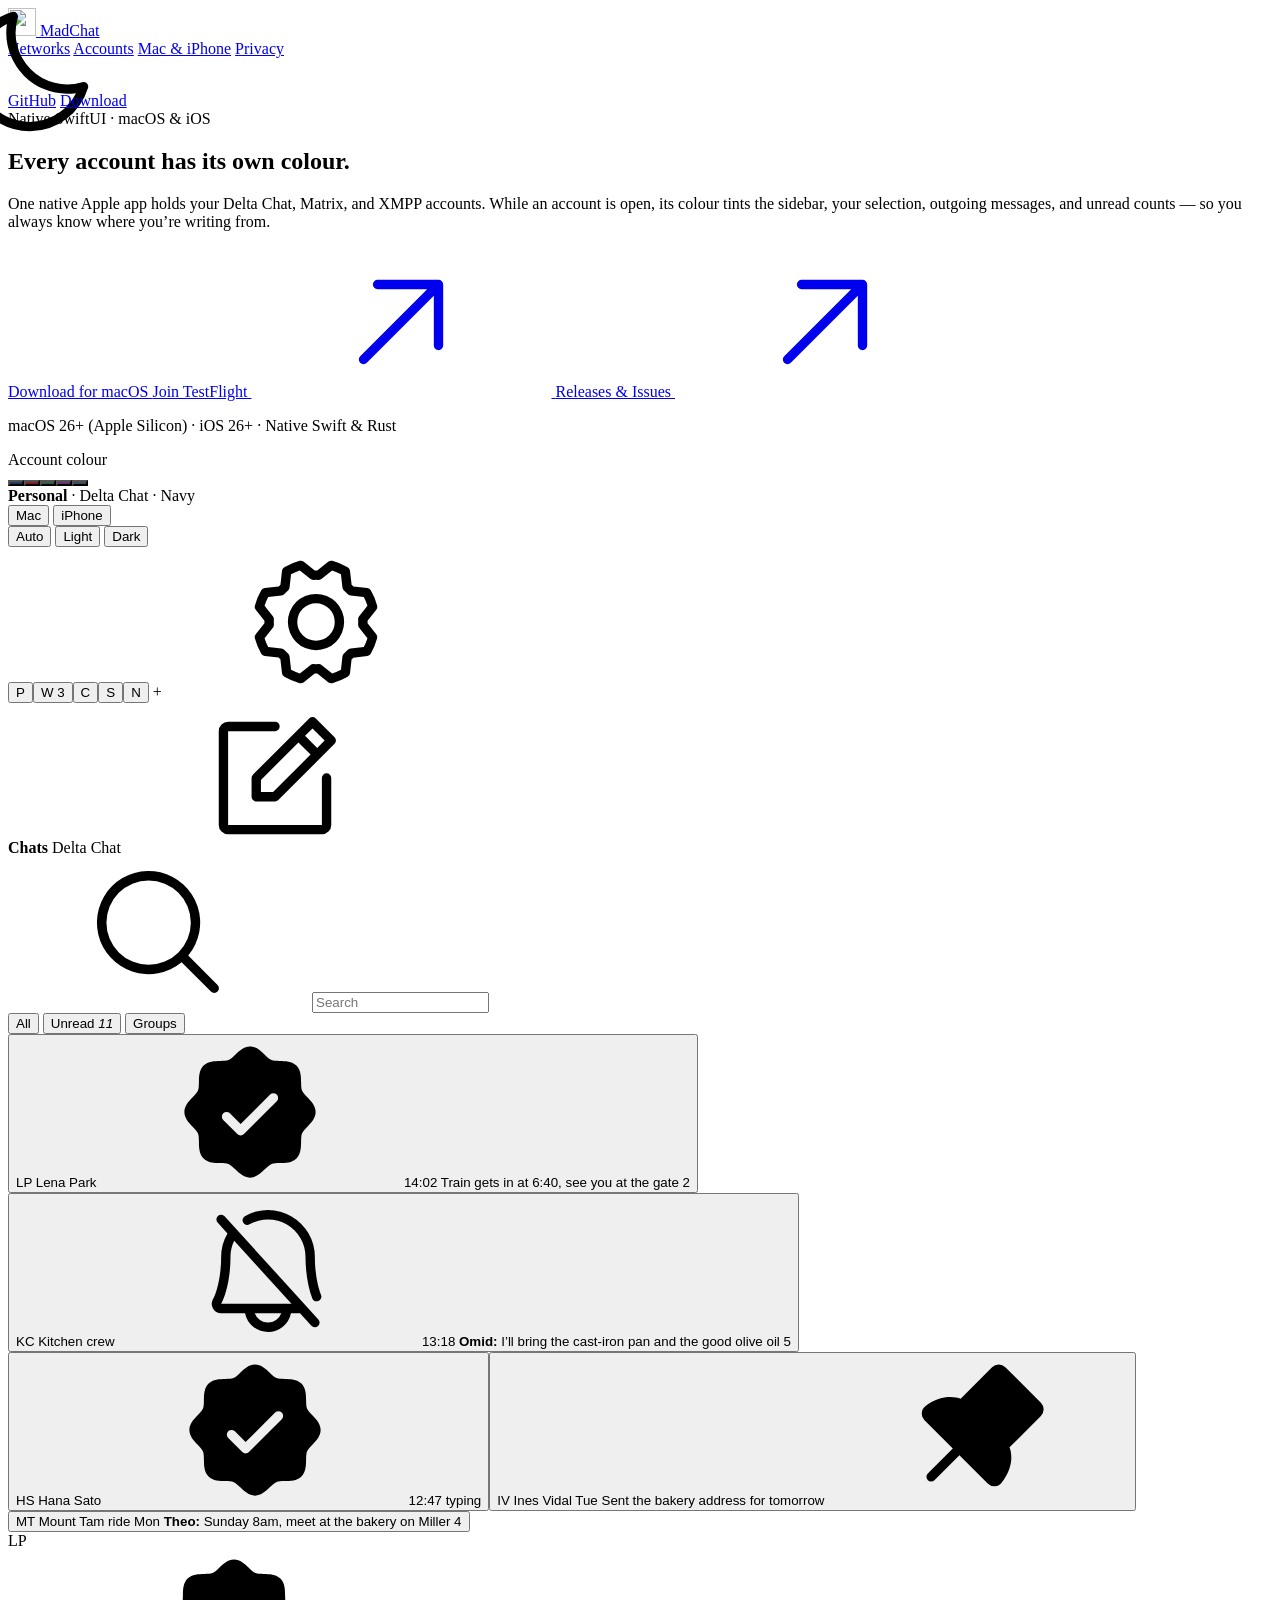
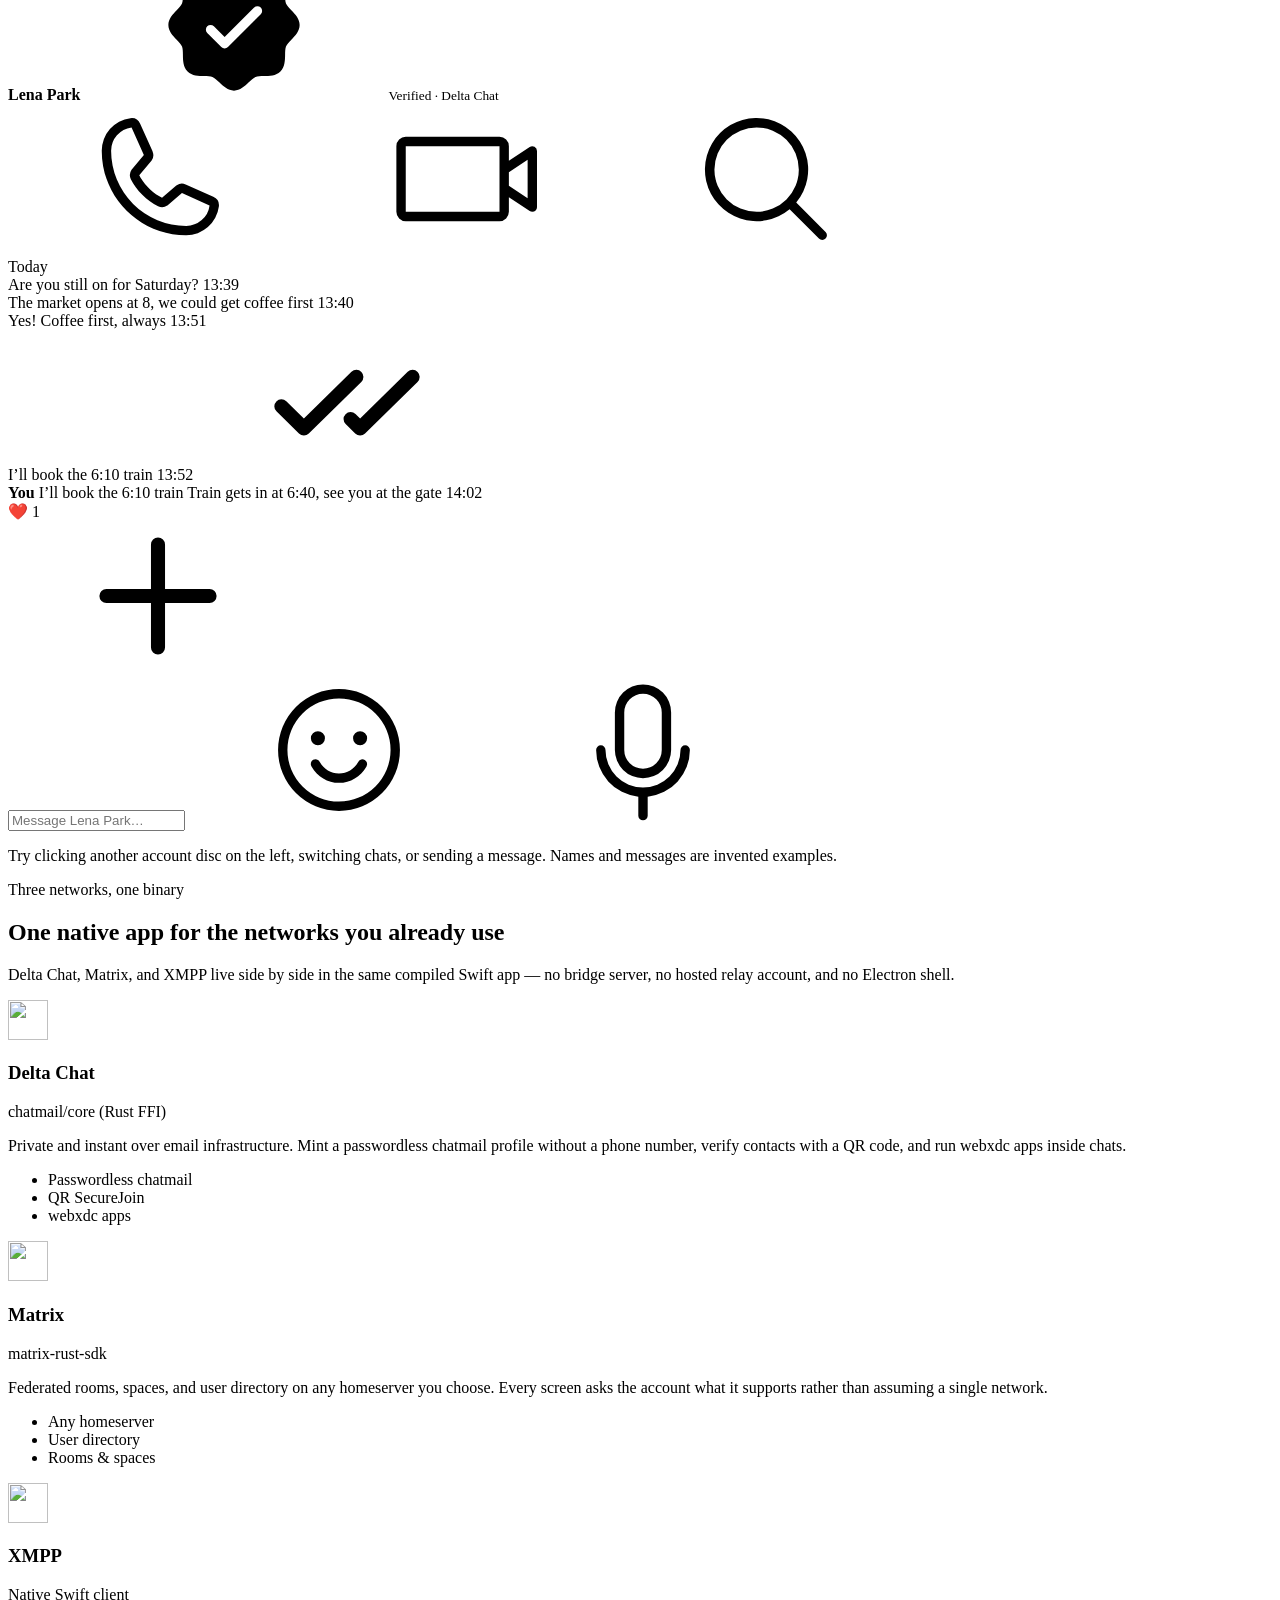
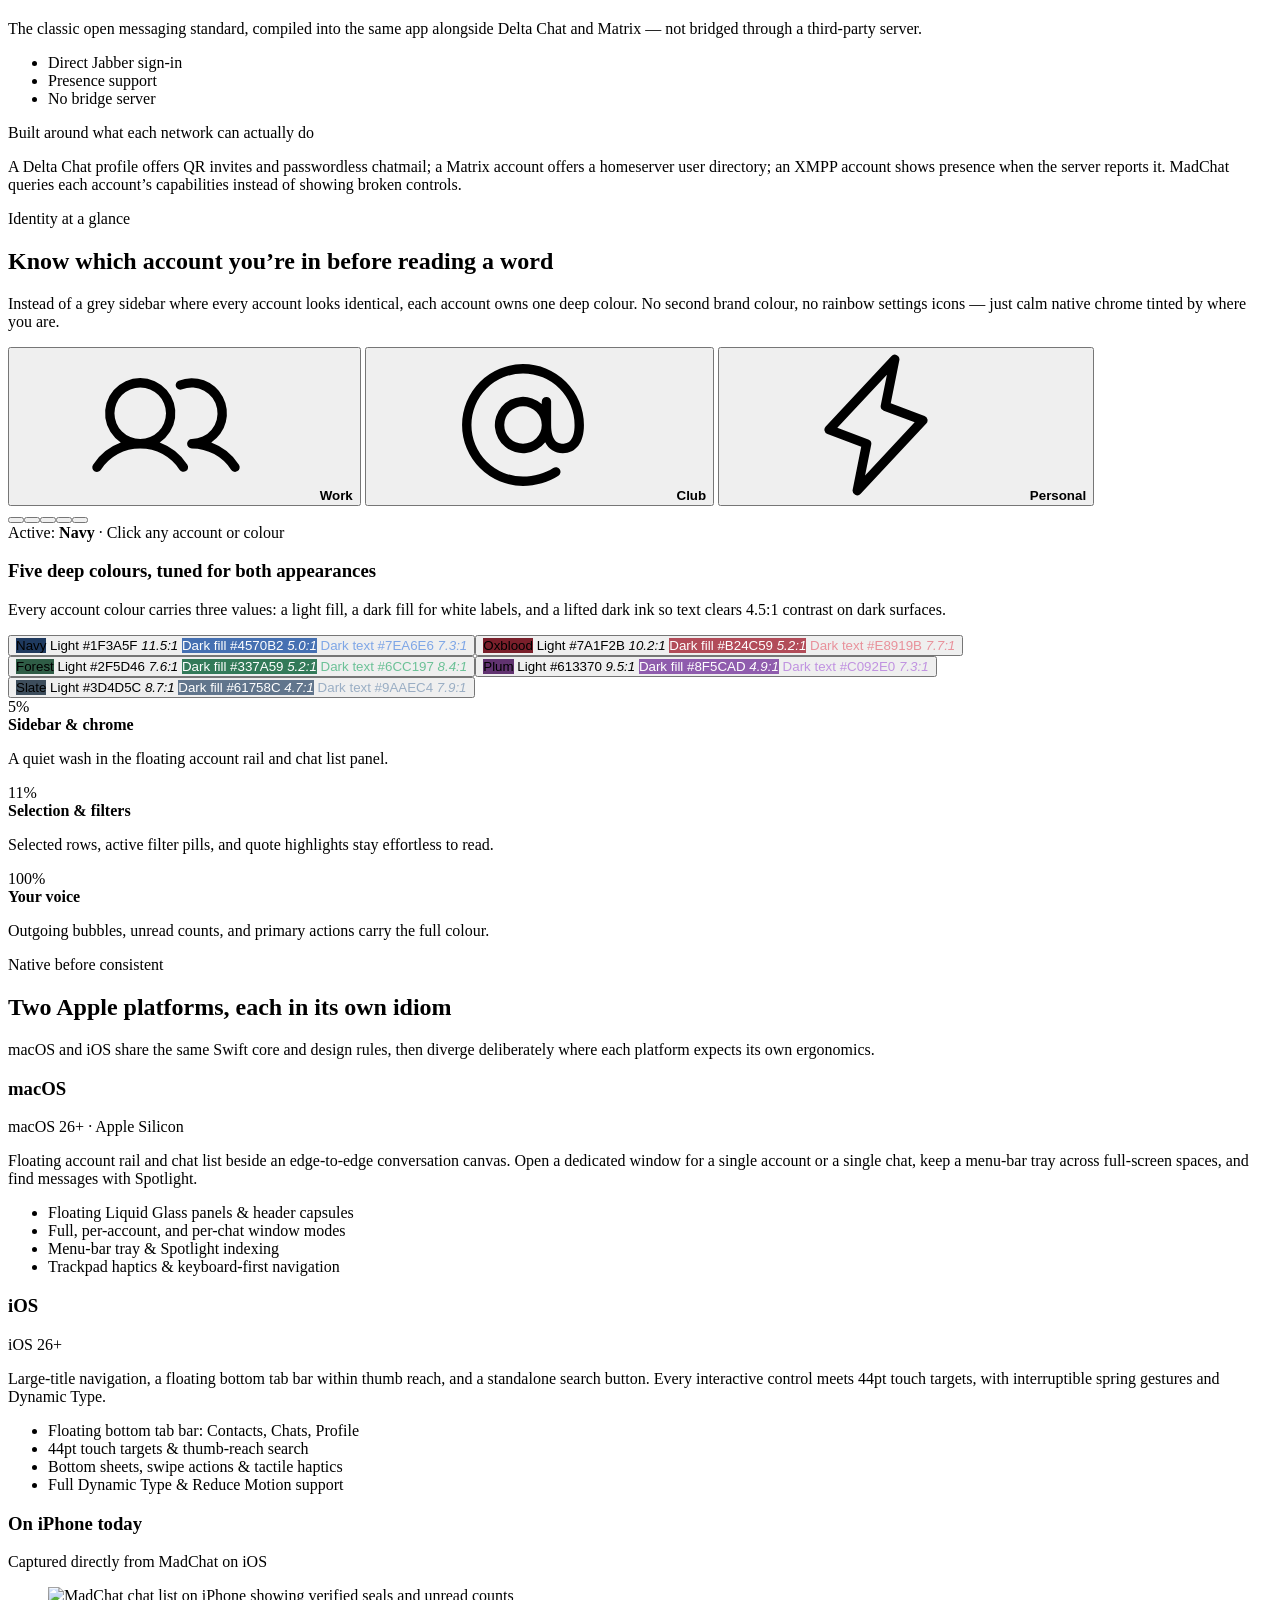
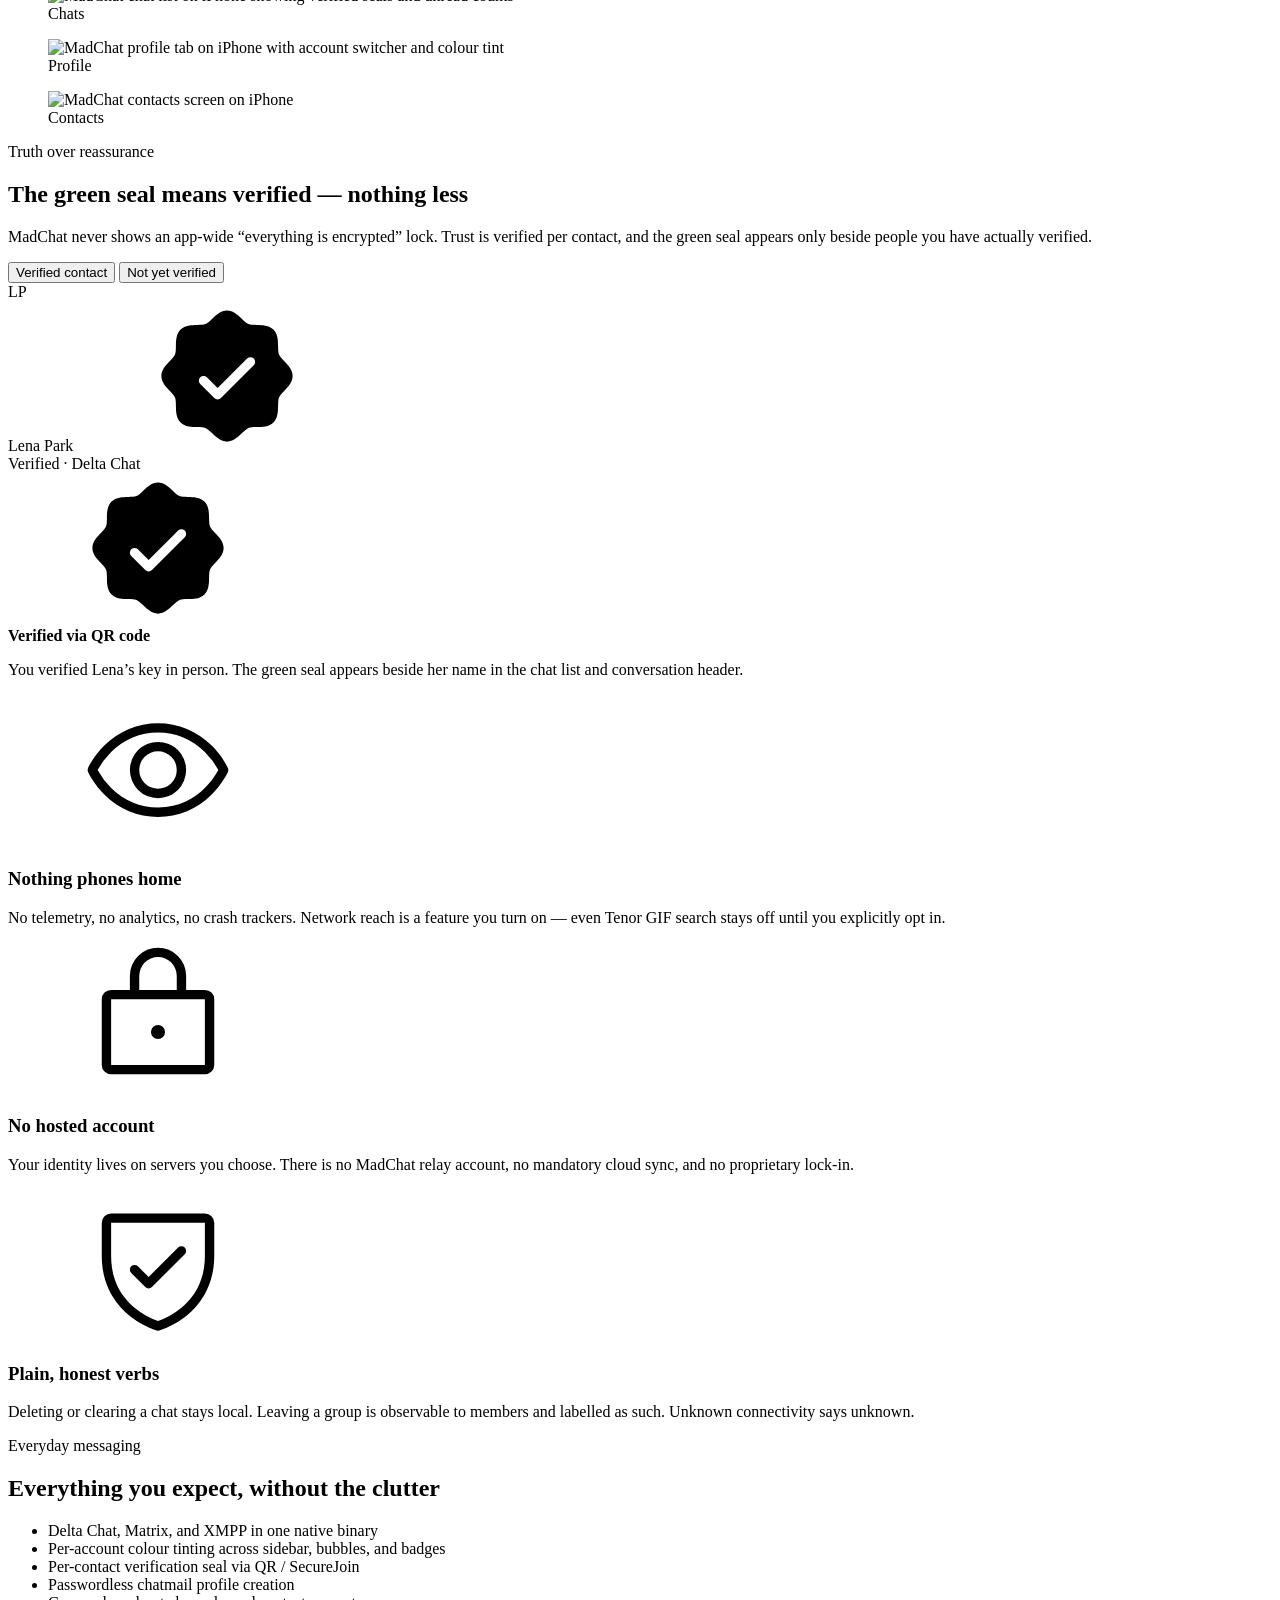
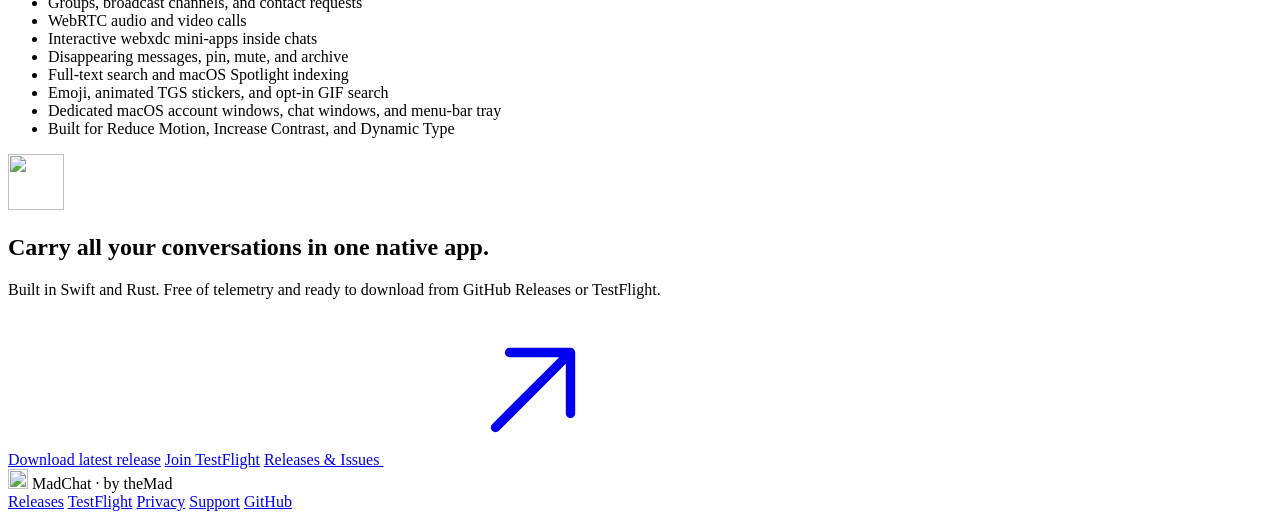
==== index.html @ 4e23a1f8 "Deploy MadChat landing, privacy, and support pages" ====
<!DOCTYPE html><html lang="en"> <head><meta charset="utf-8"><meta name="viewport" content="width=device-width, initial-scale=1, viewport-fit=cover"><link rel="icon" type="image/png" href="/madchat/img/logo.png"><meta name="description" content="Native SwiftUI messenger for macOS and iOS. Delta Chat, Matrix, and XMPP in one app — no bridge server, no hosted account, no Electron."><meta property="og:title" content="MadChat — Every account has its own colour"><meta property="og:description" content="Native SwiftUI messenger for macOS and iOS. Delta Chat, Matrix, and XMPP in one app — no bridge server, no hosted account, no Electron."><meta property="og:type" content="website"><title>MadChat — Every account has its own colour</title><script>
      (function () {
        try {
          var saved = localStorage.getItem('madchat-theme');
          if (saved === 'light' || saved === 'dark') {
            document.documentElement.dataset.theme = saved;
          }
        } catch (_) {}
      })();
    </script><link rel="stylesheet" href="/madchat/_astro/index.R_baXgUn.css">
<link rel="stylesheet" href="/madchat/_astro/index.XGjS0V6d.css">
<style>.theme-btn.svelte-1kenrq5{width:34px;height:34px;border-radius:50%;border:1px solid var(--pg-line);background:var(--pg-card);color:var(--pg-fg);display:grid;place-items:center;cursor:pointer;font-size:16px;transition:background-color .16s ease,border-color .16s ease}.theme-btn.svelte-1kenrq5:hover{background:var(--pg-chip)}
</style>
<link rel="stylesheet" href="/madchat/_astro/index.D6oQhBT8.css"></head> <body> <svg width="0" height="0" style="position:absolute;width:0;height:0;overflow:hidden" aria-hidden="true"> <defs> <symbol id="i-search" viewBox="0 0 256 256" fill="currentColor"> <path d="M229.66,218.34l-50.07-50.06a88.11,88.11,0,1,0-11.31,11.31l50.06,50.07a8,8,0,0,0,11.32-11.32ZM40,112a72,72,0,1,1,72,72A72.08,72.08,0,0,1,40,112Z"></path> </symbol> <symbol id="i-compose" viewBox="0 0 256 256" fill="currentColor"> <path d="M229.66,58.34l-32-32a8,8,0,0,0-11.32,0l-96,96A8,8,0,0,0,88,128v32a8,8,0,0,0,8,8h32a8,8,0,0,0,5.66-2.34l96-96A8,8,0,0,0,229.66,58.34ZM124.69,152H104V131.31l64-64L188.69,88ZM200,76.69,179.31,56,192,43.31,212.69,64ZM224,128v80a16,16,0,0,1-16,16H48a16,16,0,0,1-16-16V48A16,16,0,0,1,48,32h80a8,8,0,0,1,0,16H48V208H208V128a8,8,0,0,1,16,0Z"></path> </symbol> <symbol id="i-phone" viewBox="0 0 256 256" fill="currentColor"> <path d="M222.37,158.46l-47.11-21.11-.13-.06a16,16,0,0,0-15.17,1.4,8.12,8.12,0,0,0-.75.56L134.87,160c-15.42-7.49-31.34-23.29-38.83-38.51l20.78-24.71c.2-.25.39-.5.57-.77a16,16,0,0,0,1.32-15.06l0-.12L97.54,33.64a16,16,0,0,0-16.62-9.52A56.26,56.26,0,0,0,32,80c0,79.4,64.6,144,144,144a56.26,56.26,0,0,0,55.88-48.92A16,16,0,0,0,222.37,158.46ZM176,208A128.14,128.14,0,0,1,48,80,40.2,40.2,0,0,1,82.87,40a.61.61,0,0,0,0,.12l21,47L83.2,111.86a6.13,6.13,0,0,0-.57.77,16,16,0,0,0-1,15.7c9.06,18.53,27.73,37.06,46.46,46.11a16,16,0,0,0,15.75-1.14,8.44,8.44,0,0,0,.74-.56L168.89,152l47,21.05h0s.08,0,.11,0A40.21,40.21,0,0,1,176,208Z"></path> </symbol> <symbol id="i-video" viewBox="0 0 256 256" fill="currentColor"> <path d="M251.77,73a8,8,0,0,0-8.21.39L208,97.05V72a16,16,0,0,0-16-16H32A16,16,0,0,0,16,72V184a16,16,0,0,0,16,16H192a16,16,0,0,0,16-16V159l35.56,23.71A8,8,0,0,0,248,184a8,8,0,0,0,8-8V80A8,8,0,0,0,251.77,73ZM192,184H32V72H192V184Zm48-22.95-32-21.33V116.28L240,95Z"></path> </symbol> <symbol id="i-plus" viewBox="0 0 256 256" fill="currentColor"> <path d="M228,128a12,12,0,0,1-12,12H140v76a12,12,0,0,1-24,0V140H40a12,12,0,0,1,0-24h76V40a12,12,0,0,1,24,0v76h76A12,12,0,0,1,228,128Z"></path> </symbol> <symbol id="i-mic" viewBox="0 0 256 256" fill="currentColor"> <path d="M128,176a48.05,48.05,0,0,0,48-48V64a48,48,0,0,0-96,0v64A48.05,48.05,0,0,0,128,176ZM96,64a32,32,0,0,1,64,0v64a32,32,0,0,1-64,0Zm40,143.6V240a8,8,0,0,1-16,0V207.6A80.11,80.11,0,0,1,48,128a8,8,0,0,1,16,0,64,64,0,0,0,128,0,8,8,0,0,1,16,0A80.11,80.11,0,0,1,136,207.6Z"></path> </symbol> <symbol id="i-up" viewBox="0 0 256 256" fill="currentColor"> <path d="M208.49,120.49a12,12,0,0,1-17,0L140,69V216a12,12,0,0,1-24,0V69L64.49,120.49a12,12,0,0,1-17-17l72-72a12,12,0,0,1,17,0l72,72A12,12,0,0,1,208.49,120.49Z"></path> </symbol> <symbol id="i-check" viewBox="0 0 256 256" fill="currentColor"> <path d="M232.49,80.49l-128,128a12,12,0,0,1-17,0l-56-56a12,12,0,1,1,17-17L96,183,215.51,63.51a12,12,0,0,1,17,17Z"></path> </symbol> <symbol id="i-dcheck" viewBox="0 0 256 256" fill="currentColor"> <path d="M152.41,88.56l-89.6,88a12,12,0,0,1-16.82,0L7.59,138.85a12,12,0,0,1,16.82-17.13l30,29.46,81.19-79.74a12,12,0,0,1,16.82,17.12Zm96.15-17a12,12,0,0,0-17-.15L150.4,151.18l-7.88-7.74a12,12,0,0,0-16.82,17.12l16.29,16a12,12,0,0,0,16.82,0l89.6-88A12,12,0,0,0,248.56,71.59Z"></path> </symbol> <symbol id="i-chev-l" viewBox="0 0 256 256" fill="currentColor"> <path d="M168.49,199.51a12,12,0,0,1-17,17l-80-80a12,12,0,0,1,0-17l80-80a12,12,0,0,1,17,17L97,128Z"></path> </symbol> <symbol id="i-bell-off" viewBox="0 0 256 256" fill="currentColor"> <path d="M53.92,34.62A8,8,0,1,0,42.08,45.38L58.82,63.8A79.59,79.59,0,0,0,48,104c0,35.34-8.26,62.38-13.81,71.94A16,16,0,0,0,48,200H88.8a40,40,0,0,0,78.4,0h15.44l19.44,21.38a8,8,0,1,0,11.84-10.76ZM128,216a24,24,0,0,1-22.62-16h45.24A24,24,0,0,1,128,216ZM48,184c7.7-13.24,16-43.92,16-80a63.65,63.65,0,0,1,6.26-27.62L168.09,184Zm166-4.73a8.13,8.13,0,0,1-2.93.55,8,8,0,0,1-7.44-5.08C196.35,156.19,192,129.75,192,104A64,64,0,0,0,96.43,48.31a8,8,0,0,1-7.9-13.91A80,80,0,0,1,208,104c0,35.35,8.05,58.59,10.52,64.88A8,8,0,0,1,214,179.25Z"></path> </symbol> <symbol id="i-pin" viewBox="0 0 256 256" fill="currentColor"> <path d="M235.33,104l-53.47,53.65c4.56,12.67,6.45,33.89-13.19,60A15.93,15.93,0,0,1,157,224c-.38,0-.75,0-1.13,0a16,16,0,0,1-11.32-4.69L96.29,171,53.66,213.66a8,8,0,0,1-11.32-11.32L85,159.71l-48.3-48.3A16,16,0,0,1,38,87.63c25.42-20.51,49.75-16.48,60.4-13.14L152,20.7a16,16,0,0,1,22.63,0l60.69,60.68A16,16,0,0,1,235.33,104Z"></path> </symbol> <symbol id="i-gear" viewBox="0 0 256 256" fill="currentColor"> <path d="M128,80a48,48,0,1,0,48,48A48.05,48.05,0,0,0,128,80Zm0,80a32,32,0,1,1,32-32A32,32,0,0,1,128,160Zm88-29.84q.06-2.16,0-4.32l14.92-18.64a8,8,0,0,0,1.48-7.06,107.21,107.21,0,0,0-10.88-26.25,8,8,0,0,0-6-3.93l-23.72-2.64q-1.48-1.56-3-3L186,40.54a8,8,0,0,0-3.94-6,107.71,107.71,0,0,0-26.25-10.87,8,8,0,0,0-7.06,1.49L130.16,40Q128,40,125.84,40L107.2,25.11a8,8,0,0,0-7.06-1.48A107.6,107.6,0,0,0,73.89,34.51a8,8,0,0,0-3.93,6L67.32,64.27q-1.56,1.49-3,3L40.54,70a8,8,0,0,0-6,3.94,107.71,107.71,0,0,0-10.87,26.25,8,8,0,0,0,1.49,7.06L40,125.84Q40,128,40,130.16L25.11,148.8a8,8,0,0,0-1.48,7.06,107.21,107.21,0,0,0,10.88,26.25,8,8,0,0,0,6,3.93l23.72,2.64q1.49,1.56,3,3L70,215.46a8,8,0,0,0,3.94,6,107.71,107.71,0,0,0,26.25,10.87,8,8,0,0,0,7.06-1.49L125.84,216q2.16.06,4.32,0l18.64,14.92a8,8,0,0,0,7.06,1.48,107.21,107.21,0,0,0,26.25-10.88,8,8,0,0,0,3.93-6l2.64-23.72q1.56-1.48,3-3L215.46,186a8,8,0,0,0,6-3.94,107.71,107.71,0,0,0,10.87-26.25,8,8,0,0,0-1.49-7.06Zm-16.1-6.5a73.93,73.93,0,0,1,0,8.68,8,8,0,0,0,1.74,5.48l14.19,17.73a91.57,91.57,0,0,1-6.23,15L187,173.11a8,8,0,0,0-5.1,2.64,74.11,74.11,0,0,1-6.14,6.14,8,8,0,0,0-2.64,5.1l-2.51,22.58a91.32,91.32,0,0,1-15,6.23l-17.74-14.19a8,8,0,0,0-5-1.75h-.48a73.93,73.93,0,0,1-8.68,0,8,8,0,0,0-5.48,1.74L100.45,215.8a91.57,91.57,0,0,1-15-6.23L82.89,187a8,8,0,0,0-2.64-5.1,74.11,74.11,0,0,1-6.14-6.14,8,8,0,0,0-5.1-2.64L46.43,170.6a91.32,91.32,0,0,1-6.23-15l14.19-17.74a8,8,0,0,0,1.74-5.48,73.93,73.93,0,0,1,0-8.68,8,8,0,0,0-1.74-5.48L40.2,100.45a91.57,91.57,0,0,1,6.23-15L69,82.89a8,8,0,0,0,5.1-2.64,74.11,74.11,0,0,1,6.14-6.14A8,8,0,0,0,82.89,69L85.4,46.43a91.32,91.32,0,0,1,15-6.23l17.74,14.19a8,8,0,0,0,5.48,1.74,73.93,73.93,0,0,1,8.68,0,8,8,0,0,0,5.48-1.74L155.55,40.2a91.57,91.57,0,0,1,15,6.23L173.11,69a8,8,0,0,0,2.64,5.1,74.11,74.11,0,0,1,6.14,6.14,8,8,0,0,0,5.1,2.64l22.58,2.51a91.32,91.32,0,0,1,6.23,15l-14.19,17.74A8,8,0,0,0,199.87,123.66Z"></path> </symbol> <symbol id="i-lock" viewBox="0 0 256 256" fill="currentColor"> <path d="M208,80H176V56a48,48,0,0,0-96,0V80H48A16,16,0,0,0,32,96V208a16,16,0,0,0,16,16H208a16,16,0,0,0,16-16V96A16,16,0,0,0,208,80ZM96,56a32,32,0,0,1,64,0V80H96ZM208,208H48V96H208V208Zm-68-56a12,12,0,1,1-12-12A12,12,0,0,1,140,152Z"></path> </symbol> <symbol id="i-eye" viewBox="0 0 256 256" fill="currentColor"> <path d="M247.31,124.76c-.35-.79-8.82-19.58-27.65-38.41C194.57,61.26,162.88,48,128,48S61.43,61.26,36.34,86.35C17.51,105.18,9,124,8.69,124.76a8,8,0,0,0,0,6.5c.35.79,8.82,19.57,27.65,38.4C61.43,194.74,93.12,208,128,208s66.57-13.26,91.66-38.34c18.83-18.83,27.3-37.61,27.65-38.4A8,8,0,0,0,247.31,124.76ZM128,192c-30.78,0-57.67-11.19-79.93-33.25A133.47,133.47,0,0,1,25,128,133.33,133.33,0,0,1,48.07,97.25C70.33,75.19,97.22,64,128,64s57.67,11.19,79.93,33.25A133.46,133.46,0,0,1,231.05,128C223.84,141.46,192.43,192,128,192Zm0-112a48,48,0,1,0,48,48A48.05,48.05,0,0,0,128,80Zm0,80a32,32,0,1,1,32-32A32,32,0,0,1,128,160Z"></path> </symbol> <symbol id="i-people" viewBox="0 0 256 256" fill="currentColor"> <path d="M117.25,157.92a60,60,0,1,0-66.5,0A95.83,95.83,0,0,0,3.53,195.63a8,8,0,1,0,13.4,8.74,80,80,0,0,1,134.14,0,8,8,0,0,0,13.4-8.74A95.83,95.83,0,0,0,117.25,157.92ZM40,108a44,44,0,1,1,44,44A44.05,44.05,0,0,1,40,108Zm210.14,98.7a8,8,0,0,1-11.07-2.33A79.83,79.83,0,0,0,172,168a8,8,0,0,1,0-16,44,44,0,1,0-16.34-84.87,8,8,0,1,1-5.94-14.85,60,60,0,0,1,55.53,105.64,95.83,95.83,0,0,1,47.22,37.71A8,8,0,0,1,250.14,206.7Z"></path> </symbol> <symbol id="i-smile" viewBox="0 0 256 256" fill="currentColor"> <path d="M128,24A104,104,0,1,0,232,128,104.11,104.11,0,0,0,128,24Zm0,192a88,88,0,1,1,88-88A88.1,88.1,0,0,1,128,216ZM80,108a12,12,0,1,1,12,12A12,12,0,0,1,80,108Zm96,0a12,12,0,1,1-12-12A12,12,0,0,1,176,108Zm-1.07,48c-10.29,17.79-27.4,28-46.93,28s-36.63-10.2-46.92-28a8,8,0,1,1,13.84-8c7.47,12.91,19.21,20,33.08,20s25.61-7.1,33.07-20a8,8,0,0,1,13.86,8Z"></path> </symbol> <symbol id="i-bolt" viewBox="0 0 256 256" fill="currentColor"> <path d="M215.79,118.17a8,8,0,0,0-5-5.66L153.18,90.9l14.66-73.33a8,8,0,0,0-13.69-7l-112,120a8,8,0,0,0,3,13l57.63,21.61L88.16,238.43a8,8,0,0,0,13.69,7l112-120A8,8,0,0,0,215.79,118.17ZM109.37,214l10.47-52.38a8,8,0,0,0-5-9.06L62,132.71l84.62-90.66L136.16,94.43a8,8,0,0,0,5,9.06l52.8,19.8Z"></path> </symbol> <symbol id="i-at" viewBox="0 0 256 256" fill="currentColor"> <path d="M128,24a104,104,0,0,0,0,208c21.51,0,44.1-6.48,60.43-17.33a8,8,0,0,0-8.86-13.33C166,210.38,146.21,216,128,216a88,88,0,1,1,88-88c0,26.45-10.88,32-20,32s-20-5.55-20-32V88a8,8,0,0,0-16,0v4.26a48,48,0,1,0,5.93,65.1c6,12,16.35,18.64,30.07,18.64,22.54,0,36-17.94,36-48A104.11,104.11,0,0,0,128,24Zm0,136a32,32,0,1,1,32-32A32,32,0,0,1,128,160Z"></path> </symbol> <symbol id="i-seal" viewBox="0 0 256 256" fill="currentColor"> <path d="M225.86,102.82c-3.77-3.94-7.67-8-9.14-11.57-1.36-3.27-1.44-8.69-1.52-13.94-.15-9.76-.31-20.82-8-28.51s-18.75-7.85-28.51-8c-5.25-.08-10.67-.16-13.94-1.52-3.56-1.47-7.63-5.37-11.57-9.14C146.28,23.51,138.44,16,128,16s-18.27,7.51-25.18,14.14c-3.94,3.77-8,7.67-11.57,9.14C88,40.64,82.56,40.72,77.31,40.8c-9.76.15-20.82.31-28.51,8S41,67.55,40.8,77.31c-.08,5.25-.16,10.67-1.52,13.94-1.47,3.56-5.37,7.63-9.14,11.57C23.51,109.72,16,117.56,16,128s7.51,18.27,14.14,25.18c3.77,3.94,7.67,8,9.14,11.57,1.36,3.27,1.44,8.69,1.52,13.94.15,9.76.31,20.82,8,28.51s18.75,7.85,28.51,8c5.25.08,10.67.16,13.94,1.52,3.56,1.47,7.63,5.37,11.57,9.14C109.72,232.49,117.56,240,128,240s18.27-7.51,25.18-14.14c3.94-3.77,8-7.67,11.57-9.14,3.27-1.36,8.69-1.44,13.94-1.52,9.76-.15,20.82-.31,28.51-8s7.85-18.75,8-28.51c.08-5.25.16-10.67,1.52-13.94,1.47-3.56,5.37-7.63,9.14-11.57C232.49,146.28,240,138.44,240,128S232.49,109.73,225.86,102.82Zm-52.2,6.84-56,56a8,8,0,0,1-11.32,0l-24-24a8,8,0,0,1,11.32-11.32L112,148.69l50.34-50.35a8,8,0,0,1,11.32,11.32Z"></path> </symbol> <symbol id="i-qr" viewBox="0 0 256 256" fill="currentColor"> <path d="M104,40H56A16,16,0,0,0,40,56v48a16,16,0,0,0,16,16h48a16,16,0,0,0,16-16V56A16,16,0,0,0,104,40Zm0,64H56V56h48v48Zm0,32H56a16,16,0,0,0-16,16v48a16,16,0,0,0,16,16h48a16,16,0,0,0,16-16V152A16,16,0,0,0,104,136Zm0,64H56V152h48v48ZM200,40H152a16,16,0,0,0-16,16v48a16,16,0,0,0,16,16h48a16,16,0,0,0,16-16V56A16,16,0,0,0,200,40Zm0,64H152V56h48v48Zm-64,72V144a8,8,0,0,1,16,0v32a8,8,0,0,1-16,0Zm80-16a8,8,0,0,1-8,8H184v40a8,8,0,0,1-8,8H144a8,8,0,0,1,0-16h24V144a8,8,0,0,1,16,0v8h24A8,8,0,0,1,216,160Zm0,32v16a8,8,0,0,1-16,0V192a8,8,0,0,1,16,0Z"></path> </symbol> <symbol id="i-shield" viewBox="0 0 256 256" fill="currentColor"> <path d="M208,40H48A16,16,0,0,0,32,56v56c0,52.72,25.52,84.67,46.93,102.19,23.06,18.86,46,25.26,47,25.53a8,8,0,0,0,4.2,0c1-.27,23.91-6.67,47-25.53C198.48,196.67,224,164.72,224,112V56A16,16,0,0,0,208,40Zm0,72c0,37.07-13.66,67.16-40.6,89.42A129.3,129.3,0,0,1,128,223.62a128.25,128.25,0,0,1-38.92-21.81C61.82,179.51,48,149.3,48,112l0-56,160,0ZM82.34,141.66a8,8,0,0,1,11.32-11.32L112,148.69l50.34-50.35a8,8,0,0,1,11.32,11.32l-56,56a8,8,0,0,1-11.32,0Z"></path> </symbol> <symbol id="i-chat" viewBox="0 0 256 256" fill="currentColor"> <path d="M216,48H40A16,16,0,0,0,24,64V224a15.84,15.84,0,0,0,9.25,14.5A16.05,16.05,0,0,0,40,240a15.89,15.89,0,0,0,10.25-3.78l.09-.07L83,208H216a16,16,0,0,0,16-16V64A16,16,0,0,0,216,48Zm0,144H80a8,8,0,0,0-5.15,1.88L40,223V64H216Z"></path> </symbol> <symbol id="i-sun" viewBox="0 0 256 256" fill="currentColor"> <path d="M120,40V16a8,8,0,0,1,16,0V40a8,8,0,0,1-16,0Zm72,88a64,64,0,1,1-64-64A64.07,64.07,0,0,1,192,128Zm-16,0a48,48,0,1,0-48,48A48.05,48.05,0,0,0,176,128ZM58.34,69.66A8,8,0,0,0,69.66,58.34l-16-16A8,8,0,0,0,42.34,53.66Zm0,116.68-16,16a8,8,0,0,0,11.32,11.32l16-16a8,8,0,0,0-11.32-11.32ZM192,72a8,8,0,0,0,5.66-2.34l16-16a8,8,0,0,0-11.32-11.32l-16,16A8,8,0,0,0,192,72Zm5.66,114.34a8,8,0,0,0-11.32,11.32l16,16a8,8,0,0,0,11.32-11.32ZM48,128a8,8,0,0,0-8-8H16a8,8,0,0,0,0,16H40A8,8,0,0,0,48,128Zm80,80a8,8,0,0,0-8,8v24a8,8,0,0,0,16,0V216A8,8,0,0,0,128,208Zm112-88H216a8,8,0,0,0,0,16h24a8,8,0,0,0,0-16Z"></path> </symbol> <symbol id="i-moon" viewBox="0 0 256 256" fill="currentColor"> <path d="M233.54,142.23a8,8,0,0,0-8-2,88.08,88.08,0,0,1-109.8-109.8,8,8,0,0,0-10-10,104.84,104.84,0,0,0-52.91,37A104,104,0,0,0,136,224a103.09,103.09,0,0,0,62.52-20.88,104.84,104.84,0,0,0,37-52.91A8,8,0,0,0,233.54,142.23ZM188.9,190.34A88,88,0,0,1,65.66,67.11a89,89,0,0,1,31.4-26A106,106,0,0,0,96,56,104.11,104.11,0,0,0,200,160a106,106,0,0,0,14.92-1.06A89,89,0,0,1,188.9,190.34Z"></path> </symbol> <symbol id="i-arrow-up-right" viewBox="0 0 256 256" fill="currentColor"> <path d="M200,64V168a8,8,0,0,1-16,0V83.31L69.66,197.66a8,8,0,0,1-11.32-11.32L172.69,72H88a8,8,0,0,1,0-16H192A8,8,0,0,1,200,64Z"></path> </symbol> </defs> </svg>   <header class="site-header" data-astro-cid-j7pv25f6> <div class="container header-inner" data-astro-cid-j7pv25f6> <a href="#top" class="brand" data-astro-cid-j7pv25f6> <img src="/madchat/img/logo.png" alt="" width="28" height="28" class="brand-icon" data-astro-cid-j7pv25f6> <span data-astro-cid-j7pv25f6>MadChat</span> </a> <nav class="site-nav" aria-label="Primary" data-astro-cid-j7pv25f6> <a href="#networks" data-astro-cid-j7pv25f6>Networks</a> <a href="#accounts" data-astro-cid-j7pv25f6>Accounts</a> <a href="#platforms" data-astro-cid-j7pv25f6>Mac &amp; iPhone</a> <a href="#privacy" data-astro-cid-j7pv25f6>Privacy</a> </nav> <div class="header-actions" data-astro-cid-j7pv25f6> <style>astro-island,astro-slot,astro-static-slot{display:contents}</style><script>(()=>{var e=async t=>{await(await t())()};(self.Astro||(self.Astro={})).load=e;window.dispatchEvent(new Event("astro:load"));})();</script><script>(()=>{var A=Object.defineProperty;var g=(i,o,a)=>o in i?A(i,o,{enumerable:!0,configurable:!0,writable:!0,value:a}):i[o]=a;var d=(i,o,a)=>g(i,typeof o!="symbol"?o+"":o,a);{let i={0:t=>m(t),1:t=>a(t),2:t=>new RegExp(t),3:t=>new Date(t),4:t=>new Map(a(t)),5:t=>new Set(a(t)),6:t=>BigInt(t),7:t=>new URL(t),8:t=>new Uint8Array(t),9:t=>new Uint16Array(t),10:t=>new Uint32Array(t),11:t=>1/0*t},o=t=>{let[l,e]=t;return l in i?i[l](e):void 0},a=t=>t.map(o),m=t=>typeof t!="object"||t===null?t:Object.fromEntries(Object.entries(t).map(([l,e])=>[l,o(e)]));class y extends HTMLElement{constructor(){super(...arguments);d(this,"Component");d(this,"hydrator");d(this,"hydrate",async()=>{var b;if(!this.hydrator||!this.isConnected)return;let e=(b=this.parentElement)==null?void 0:b.closest("astro-island[ssr]");if(e){e.addEventListener("astro:hydrate",this.hydrate,{once:!0});return}let c=this.querySelectorAll("astro-slot"),n={},h=this.querySelectorAll("template[data-astro-template]");for(let r of h){let s=r.closest(this.tagName);s!=null&&s.isSameNode(this)&&(n[r.getAttribute("data-astro-template")||"default"]=r.innerHTML,r.remove())}for(let r of c){let s=r.closest(this.tagName);s!=null&&s.isSameNode(this)&&(n[r.getAttribute("name")||"default"]=r.innerHTML)}let p;try{p=this.hasAttribute("props")?m(JSON.parse(this.getAttribute("props"))):{}}catch(r){let s=this.getAttribute("component-url")||"<unknown>",v=this.getAttribute("component-export");throw v&&(s+=` (export ${v})`),console.error(`[hydrate] Error parsing props for component ${s}`,this.getAttribute("props"),r),r}let u;await this.hydrator(this)(this.Component,p,n,{client:this.getAttribute("client")}),this.removeAttribute("ssr"),this.dispatchEvent(new CustomEvent("astro:hydrate"))});d(this,"unmount",()=>{this.isConnected||this.dispatchEvent(new CustomEvent("astro:unmount"))})}disconnectedCallback(){document.removeEventListener("astro:after-swap",this.unmount),document.addEventListener("astro:after-swap",this.unmount,{once:!0})}connectedCallback(){if(!this.hasAttribute("await-children")||document.readyState==="interactive"||document.readyState==="complete")this.childrenConnectedCallback();else{let e=()=>{document.removeEventListener("DOMContentLoaded",e),c.disconnect(),this.childrenConnectedCallback()},c=new MutationObserver(()=>{var n;((n=this.lastChild)==null?void 0:n.nodeType)===Node.COMMENT_NODE&&this.lastChild.nodeValue==="astro:end"&&(this.lastChild.remove(),e())});c.observe(this,{childList:!0}),document.addEventListener("DOMContentLoaded",e)}}async childrenConnectedCallback(){let e=this.getAttribute("before-hydration-url");e&&await import(e),this.start()}async start(){let e=JSON.parse(this.getAttribute("opts")),c=this.getAttribute("client");if(Astro[c]===void 0){window.addEventListener(`astro:${c}`,()=>this.start(),{once:!0});return}try{await Astro[c](async()=>{let n=this.getAttribute("renderer-url"),[h,{default:p}]=await Promise.all([import(this.getAttribute("component-url")),n?import(n):()=>()=>{}]),u=this.getAttribute("component-export")||"default";if(!u.includes("."))this.Component=h[u];else{this.Component=h;for(let f of u.split("."))this.Component=this.Component[f]}return this.hydrator=p,this.hydrate},e,this)}catch(n){console.error(`[astro-island] Error hydrating ${this.getAttribute("component-url")}`,n)}}attributeChangedCallback(){this.hydrate()}}d(y,"observedAttributes",["props"]),customElements.get("astro-island")||customElements.define("astro-island",y)}})();</script><astro-island uid="yDRVH" component-url="/madchat/_astro/ThemeToggle.CgElWirw.js" component-export="default" renderer-url="/madchat/_astro/client.svelte.BTZE0JuR.js" props="{&quot;data-astro-cid-j7pv25f6&quot;:[0,true]}" ssr client="load" opts="{&quot;name&quot;:&quot;ThemeToggle&quot;,&quot;value&quot;:true}" await-children><!--[--><button type="button" class="theme-btn svelte-1kenrq5" aria-label="Switch to dark appearance" title="Dark appearance"><svg class="ic" aria-hidden="true"><use href="#i-moon"></use></svg></button><!--]--><!--astro:end--></astro-island> <a href="https://github.com/themadorg/madchat" class="btn-secondary btn-sm nav-source" data-astro-cid-j7pv25f6>GitHub</a> <a href="https://github.com/themadorg/madchat/releases" class="btn-primary btn-sm" data-astro-cid-j7pv25f6>Download</a> </div> </div> </header> <main id="top" data-astro-cid-j7pv25f6> <!-- Hero --> <section class="hero" data-astro-cid-j7pv25f6> <div class="container" data-astro-cid-j7pv25f6> <div class="hero-copy" data-astro-cid-j7pv25f6> <span class="eyebrow" data-astro-cid-j7pv25f6>Native SwiftUI · macOS &amp; iOS</span> <h1 class="display-h1" data-astro-cid-j7pv25f6>Every account has its own colour.</h1> <p class="lede" data-astro-cid-j7pv25f6>
One native Apple app holds your Delta Chat, Matrix, and XMPP accounts. While an account is open, its colour tints the sidebar, your selection, outgoing messages, and unread counts — so you always know where you’re writing from.
</p> <div class="hero-cta" data-astro-cid-j7pv25f6> <a href="https://github.com/themadorg/madchat/releases" class="btn-primary" data-astro-cid-j7pv25f6>
Download for macOS
</a> <a href="https://testflight.apple.com/join/W6UbzUpp" class="btn-secondary" data-astro-cid-j7pv25f6>
Join TestFlight
<svg class="ic" aria-hidden="true" data-astro-cid-j7pv25f6><use href="#i-arrow-up-right" data-astro-cid-j7pv25f6></use></svg> </a> <a href="https://github.com/themadorg/madchat" class="btn-secondary" data-astro-cid-j7pv25f6>
Releases &amp; Issues
<svg class="ic" aria-hidden="true" data-astro-cid-j7pv25f6><use href="#i-arrow-up-right" data-astro-cid-j7pv25f6></use></svg> </a> </div> <p class="hero-footnote mute" data-astro-cid-j7pv25f6>
macOS 26+ (Apple Silicon) · iOS 26+ · Native Swift &amp; Rust
</p> </div> <!-- Flagship interactive macOS / iOS app showcase --> <div class="hero-stage" data-astro-cid-j7pv25f6> <astro-island uid="ZEsXCG" component-url="/madchat/_astro/AppShowcase.D3zqa1Zv.js" component-export="default" renderer-url="/madchat/_astro/client.svelte.BTZE0JuR.js" props="{&quot;data-astro-cid-j7pv25f6&quot;:[0,true]}" ssr client="load" opts="{&quot;name&quot;:&quot;AppShowcase&quot;,&quot;value&quot;:true}" await-children><!--[--><div class="showcase-wrap svelte-ebpcrm"><div class="ctrl-bar surface-card svelte-ebpcrm" role="group" aria-label="Interactive preview controls"><div class="ctrl-group svelte-ebpcrm"><span class="ctrl-label svelte-ebpcrm">Account colour</span> <div class="swatches svelte-ebpcrm" role="group" aria-label="Select account colour"><!--[--><button type="button" class="swatch svelte-ebpcrm on" style="background:#1F3A5F" aria-label="Personal (Delta Chat, Navy)" aria-pressed="true" title="Personal · Delta Chat (Navy)"></button><button type="button" class="swatch svelte-ebpcrm" style="background:#7A1F2B" aria-label="Work (Matrix, Oxblood)" aria-pressed="false" title="Work · Matrix (Oxblood)"></button><button type="button" class="swatch svelte-ebpcrm" style="background:#2F5D46" aria-label="Club (XMPP, Forest)" aria-pressed="false" title="Club · XMPP (Forest)"></button><button type="button" class="swatch svelte-ebpcrm" style="background:#613370" aria-label="Studio (Delta Chat, Plum)" aria-pressed="false" title="Studio · Delta Chat (Plum)"></button><button type="button" class="swatch svelte-ebpcrm" style="background:#3D4D5C" aria-label="Notes (XMPP, Slate)" aria-pressed="false" title="Notes · XMPP (Slate)"></button><!--]--></div> <span class="active-tag svelte-ebpcrm"><strong class="svelte-ebpcrm">Personal</strong> <span class="sep-dot svelte-ebpcrm">·</span> <span class="svelte-ebpcrm">Delta Chat</span> <span class="sep-dot svelte-ebpcrm">·</span> <span class="svelte-ebpcrm">Navy</span></span></div> <div class="ctrl-right svelte-ebpcrm"><div class="seg svelte-ebpcrm" role="group" aria-label="Device preview"><button type="button" aria-pressed="true" class="svelte-ebpcrm on">Mac</button> <button type="button" aria-pressed="false" class="svelte-ebpcrm">iPhone</button></div> <div class="seg svelte-ebpcrm" role="group" aria-label="Preview appearance"><button type="button" aria-pressed="true" class="svelte-ebpcrm on">Auto</button> <button type="button" aria-pressed="false" class="svelte-ebpcrm">Light</button> <button type="button" aria-pressed="false" class="svelte-ebpcrm">Dark</button></div></div></div> <div class="device-stage svelte-ebpcrm"><!--[0--><div class="mock mac svelte-ebpcrm" aria-label="Interactive MadChat macOS window preview"><div class="lights svelte-ebpcrm" aria-hidden="true"><i class="svelte-ebpcrm"></i><i class="svelte-ebpcrm"></i><i class="svelte-ebpcrm"></i></div> <div class="side svelte-ebpcrm"><div class="rail chrome svelte-ebpcrm" role="tablist" aria-label="Accounts"><!--[--><button type="button" role="tab" class="spine svelte-ebpcrm on" style="--c: var(--c-navy)" aria-selected="true" aria-label="Personal (Delta Chat)" title="Personal · Delta Chat">P <!--[-1--><!--]--></button><button type="button" role="tab" class="spine svelte-ebpcrm" style="--c: var(--c-oxblood)" aria-selected="false" aria-label="Work (Matrix)" title="Work · Matrix">W <!--[0--><span class="ub tab svelte-ebpcrm">3</span><!--]--></button><button type="button" role="tab" class="spine svelte-ebpcrm" style="--c: var(--c-forest)" aria-selected="false" aria-label="Club (XMPP)" title="Club · XMPP">C <!--[-1--><!--]--></button><button type="button" role="tab" class="spine svelte-ebpcrm" style="--c: var(--c-plum)" aria-selected="false" aria-label="Studio (Delta Chat)" title="Studio · Delta Chat">S <!--[-1--><!--]--></button><button type="button" role="tab" class="spine svelte-ebpcrm" style="--c: var(--c-slate)" aria-selected="false" aria-label="Notes (XMPP)" title="Notes · XMPP">N <!--[-1--><!--]--></button><!--]--> <span class="spine add svelte-ebpcrm" aria-hidden="true">+</span> <span class="rail-spacer svelte-ebpcrm"></span> <span class="rail-gear svelte-ebpcrm" aria-hidden="true"><svg class="ic svelte-ebpcrm"><use href="#i-gear" class="svelte-ebpcrm"></use></svg></span></div> <div class="list chrome svelte-ebpcrm"><div class="list-top svelte-ebpcrm"><div class="list-title svelte-ebpcrm"><b class="svelte-ebpcrm">Chats</b> <span class="account-pill svelte-ebpcrm">Delta Chat</span> <svg class="ic compose-ic svelte-ebpcrm" aria-hidden="true"><use href="#i-compose" class="svelte-ebpcrm"></use></svg></div> <label class="search flat svelte-ebpcrm"><svg class="ic svelte-ebpcrm" aria-hidden="true"><use href="#i-search" class="svelte-ebpcrm"></use></svg> <input type="search" value="" placeholder="Search" aria-label="Search demo chats" class="svelte-ebpcrm"/></label></div> <div class="tabs svelte-ebpcrm" role="tablist" aria-label="Filter chats"><button type="button" role="tab" aria-selected="true" class="svelte-ebpcrm on">All</button> <button type="button" role="tab" aria-selected="false" class="svelte-ebpcrm">Unread <!--[0--><i class="tab svelte-ebpcrm">11</i><!--]--></button> <button type="button" role="tab" aria-selected="false" class="svelte-ebpcrm">Groups</button></div> <div class="rows svelte-ebpcrm" role="listbox" aria-label="Conversations"><!--[-1--><!--[--><button type="button" role="option" class="row svelte-ebpcrm sel" aria-selected="true"><span class="av svelte-ebpcrm" style="--s:42px;--a:#B0703A">LP <!--[0--><span class="dot svelte-ebpcrm" aria-hidden="true"></span><!--]--></span> <span class="txt svelte-ebpcrm"><span class="l1 svelte-ebpcrm"><span class="nm-wrap svelte-ebpcrm"><span class="nm svelte-ebpcrm">Lena Park</span> <!--[0--><svg class="ic seal svelte-ebpcrm" aria-label="Verified"><use href="#i-seal" class="svelte-ebpcrm"></use></svg><!--]--> <!--[-1--><!--]--></span> <span class="tm tab svelte-ebpcrm"><!--[-1--><!--]--> 14:02</span></span> <span class="l2 svelte-ebpcrm"><!--[-1--><span class="pv svelte-ebpcrm"><!--[-1--><!--]--> Train gets in at 6:40, see you at the gate</span><!--]--> <!--[0--><span class="badge tab svelte-ebpcrm">2</span><!--]--></span></span></button><button type="button" role="option" class="row svelte-ebpcrm" aria-selected="false"><span class="av svelte-ebpcrm grp" style="--s:42px;--a:#5F7F6E">KC <!--[-1--><!--]--></span> <span class="txt svelte-ebpcrm"><span class="l1 svelte-ebpcrm"><span class="nm-wrap svelte-ebpcrm"><span class="nm svelte-ebpcrm">Kitchen crew</span> <!--[-1--><!--]--> <!--[0--><svg class="ic muted-ic svelte-ebpcrm" aria-label="Muted"><use href="#i-bell-off" class="svelte-ebpcrm"></use></svg><!--]--></span> <span class="tm tab svelte-ebpcrm"><!--[-1--><!--]--> 13:18</span></span> <span class="l2 svelte-ebpcrm"><!--[-1--><span class="pv svelte-ebpcrm"><!--[0--><b class="svelte-ebpcrm">Omid:</b><!--]--> I’ll bring the cast-iron pan and the good olive oil</span><!--]--> <!--[0--><span class="badge tab svelte-ebpcrm muted">5</span><!--]--></span></span></button><button type="button" role="option" class="row svelte-ebpcrm" aria-selected="false"><span class="av svelte-ebpcrm" style="--s:42px;--a:#7B6BA8">HS <!--[0--><span class="dot svelte-ebpcrm" aria-hidden="true"></span><!--]--></span> <span class="txt svelte-ebpcrm"><span class="l1 svelte-ebpcrm"><span class="nm-wrap svelte-ebpcrm"><span class="nm svelte-ebpcrm">Hana Sato</span> <!--[0--><svg class="ic seal svelte-ebpcrm" aria-label="Verified"><use href="#i-seal" class="svelte-ebpcrm"></use></svg><!--]--> <!--[-1--><!--]--></span> <span class="tm tab svelte-ebpcrm"><!--[-1--><!--]--> 12:47</span></span> <span class="l2 svelte-ebpcrm"><!--[0--><span class="pv typing svelte-ebpcrm">typing<span class="inline-dots svelte-ebpcrm"><i class="svelte-ebpcrm"></i><i class="svelte-ebpcrm"></i><i class="svelte-ebpcrm"></i></span></span><!--]--> <!--[-1--><!--]--></span></span></button><button type="button" role="option" class="row svelte-ebpcrm" aria-selected="false"><span class="av svelte-ebpcrm" style="--s:42px;--a:#A0606E">IV <!--[-1--><!--]--></span> <span class="txt svelte-ebpcrm"><span class="l1 svelte-ebpcrm"><span class="nm-wrap svelte-ebpcrm"><span class="nm svelte-ebpcrm">Ines Vidal</span> <!--[-1--><!--]--> <!--[-1--><!--]--></span> <span class="tm tab svelte-ebpcrm"><!--[-1--><!--]--> Tue</span></span> <span class="l2 svelte-ebpcrm"><!--[-1--><span class="pv svelte-ebpcrm"><!--[-1--><!--]--> Sent the bakery address for tomorrow</span><!--]--> <!--[1--><svg class="ic pin-ic svelte-ebpcrm" aria-label="Pinned"><use href="#i-pin" class="svelte-ebpcrm"></use></svg><!--]--></span></span></button><button type="button" role="option" class="row svelte-ebpcrm" aria-selected="false"><span class="av svelte-ebpcrm grp" style="--s:42px;--a:#6E8A52">MT <!--[-1--><!--]--></span> <span class="txt svelte-ebpcrm"><span class="l1 svelte-ebpcrm"><span class="nm-wrap svelte-ebpcrm"><span class="nm svelte-ebpcrm">Mount Tam ride</span> <!--[-1--><!--]--> <!--[-1--><!--]--></span> <span class="tm tab svelte-ebpcrm"><!--[-1--><!--]--> Mon</span></span> <span class="l2 svelte-ebpcrm"><!--[-1--><span class="pv svelte-ebpcrm"><!--[0--><b class="svelte-ebpcrm">Theo:</b><!--]--> Sunday 8am, meet at the bakery on Miller</span><!--]--> <!--[0--><span class="badge tab svelte-ebpcrm">4</span><!--]--></span></span></button><!--]--><!--]--></div></div></div> <div class="detail svelte-ebpcrm"><div class="mhead svelte-ebpcrm"><div class="who glass svelte-ebpcrm"><span class="av svelte-ebpcrm" style="--s:30px;--a:#B0703A">LP</span> <div class="who-text svelte-ebpcrm"><b class="svelte-ebpcrm">Lena Park <!--[0--><svg class="ic seal svelte-ebpcrm" aria-label="Verified"><use href="#i-seal" class="svelte-ebpcrm"></use></svg><!--]--></b> <small class="svelte-ebpcrm">Verified · Delta Chat</small></div></div> <div class="acts glass svelte-ebpcrm" aria-hidden="true"><svg class="ic svelte-ebpcrm"><use href="#i-phone" class="svelte-ebpcrm"></use></svg> <svg class="ic svelte-ebpcrm"><use href="#i-video" class="svelte-ebpcrm"></use></svg> <svg class="ic svelte-ebpcrm"><use href="#i-search" class="svelte-ebpcrm"></use></svg></div></div> <div class="convo svelte-ebpcrm"><span class="daycap glass svelte-ebpcrm">Today</span> <!--[--><!--[-1--><!--]--> <div class="b svelte-ebpcrm in"><!--[-1--><!--]--> Are you still on for Saturday? <span class="meta tab svelte-ebpcrm">13:39 <!--[-1--><!--]--></span></div> <!--[-1--><!--]--><!--[-1--><!--]--> <div class="b svelte-ebpcrm in tail"><!--[-1--><!--]--> The market opens at 8, we could get coffee first <span class="meta tab svelte-ebpcrm">13:40 <!--[-1--><!--]--></span></div> <!--[-1--><!--]--><!--[0--><div class="gap svelte-ebpcrm"></div><!--]--> <div class="b svelte-ebpcrm out"><!--[-1--><!--]--> Yes! Coffee first, always <span class="meta tab svelte-ebpcrm">13:51 <!--[-1--><!--]--></span></div> <!--[-1--><!--]--><!--[-1--><!--]--> <div class="b svelte-ebpcrm out tail"><!--[-1--><!--]--> I’ll book the 6:10 train <span class="meta tab svelte-ebpcrm">13:52 <!--[0--><svg class="ic svelte-ebpcrm"><use href="#i-dcheck" class="svelte-ebpcrm"></use></svg><!--]--></span></div> <!--[-1--><!--]--><!--[0--><div class="gap svelte-ebpcrm"></div><!--]--> <div class="b svelte-ebpcrm in tail"><!--[0--><span class="quote svelte-ebpcrm"><b class="svelte-ebpcrm">You</b> I’ll book the 6:10 train</span><!--]--> Train gets in at 6:40, see you at the gate <span class="meta tab svelte-ebpcrm">14:02 <!--[-1--><!--]--></span></div> <!--[0--><div class="reacts svelte-ebpcrm"><span class="react mine svelte-ebpcrm">❤️ 1</span></div><!--]--><!--]--> <!--[-1--><!--]--></div> <form class="composer svelte-ebpcrm"><span class="gbtn glass svelte-ebpcrm" aria-hidden="true"><svg class="ic svelte-ebpcrm"><use href="#i-plus" class="svelte-ebpcrm"></use></svg></span> <div class="field glass svelte-ebpcrm"><input type="text" value="" placeholder="Message Lena Park…" aria-label="Send a sample message" class="svelte-ebpcrm"/> <svg class="ic field-ic svelte-ebpcrm" aria-hidden="true"><use href="#i-smile" class="svelte-ebpcrm"></use></svg> <!--[-1--><span class="mic-ic svelte-ebpcrm" aria-hidden="true"><svg class="ic svelte-ebpcrm"><use href="#i-mic" class="svelte-ebpcrm"></use></svg></span><!--]--></div></form></div></div><!--]--></div> <p class="demo-hint mute svelte-ebpcrm">Try clicking another account disc on the left, switching chats, or sending a message. Names and messages are invented examples.</p></div><!--]--><!--astro:end--></astro-island> </div> </div> </section> <!-- Three Networks --> <section id="networks" class="section-block" data-astro-cid-j7pv25f6> <div class="container" data-astro-cid-j7pv25f6> <div class="section-head" data-astro-cid-j7pv25f6> <span class="eyebrow" data-astro-cid-j7pv25f6>Three networks, one binary</span> <h2 class="section-h2" data-astro-cid-j7pv25f6>One native app for the networks you already use</h2> <p class="lede" data-astro-cid-j7pv25f6>
Delta Chat, Matrix, and XMPP live side by side in the same compiled Swift app — no bridge server, no hosted relay account, and no Electron shell.
</p> </div> <div class="networks-grid" data-astro-cid-j7pv25f6> <article class="network-card surface-card" data-astro-cid-j7pv25f6> <div class="network-top" data-astro-cid-j7pv25f6> <div class="network-logo" data-astro-cid-j7pv25f6> <img src="/madchat/img/delta.png" alt="" width="40" height="40" data-astro-cid-j7pv25f6> </div> <div data-astro-cid-j7pv25f6> <h3 class="card-h3" data-astro-cid-j7pv25f6>Delta Chat</h3> <span class="engine-tag" data-astro-cid-j7pv25f6>chatmail/core (Rust FFI)</span> </div> </div> <p class="network-summary mute" data-astro-cid-j7pv25f6>Private and instant over email infrastructure. Mint a passwordless chatmail profile without a phone number, verify contacts with a QR code, and run webxdc apps inside chats.</p> <ul class="chip-list" data-astro-cid-j7pv25f6> <li data-astro-cid-j7pv25f6>Passwordless chatmail</li><li data-astro-cid-j7pv25f6>QR SecureJoin</li><li data-astro-cid-j7pv25f6>webxdc apps</li> </ul> </article><article class="network-card surface-card" data-astro-cid-j7pv25f6> <div class="network-top" data-astro-cid-j7pv25f6> <div class="network-logo" data-astro-cid-j7pv25f6> <img src="/madchat/img/matrix.png" alt="" width="40" height="40" data-astro-cid-j7pv25f6> </div> <div data-astro-cid-j7pv25f6> <h3 class="card-h3" data-astro-cid-j7pv25f6>Matrix</h3> <span class="engine-tag" data-astro-cid-j7pv25f6>matrix-rust-sdk</span> </div> </div> <p class="network-summary mute" data-astro-cid-j7pv25f6>Federated rooms, spaces, and user directory on any homeserver you choose. Every screen asks the account what it supports rather than assuming a single network.</p> <ul class="chip-list" data-astro-cid-j7pv25f6> <li data-astro-cid-j7pv25f6>Any homeserver</li><li data-astro-cid-j7pv25f6>User directory</li><li data-astro-cid-j7pv25f6>Rooms &amp; spaces</li> </ul> </article><article class="network-card surface-card" data-astro-cid-j7pv25f6> <div class="network-top" data-astro-cid-j7pv25f6> <div class="network-logo" data-astro-cid-j7pv25f6> <img src="/madchat/img/xmpp.png" alt="" width="40" height="40" data-astro-cid-j7pv25f6> </div> <div data-astro-cid-j7pv25f6> <h3 class="card-h3" data-astro-cid-j7pv25f6>XMPP</h3> <span class="engine-tag" data-astro-cid-j7pv25f6>Native Swift client</span> </div> </div> <p class="network-summary mute" data-astro-cid-j7pv25f6>The classic open messaging standard, compiled into the same app alongside Delta Chat and Matrix — not bridged through a third-party server.</p> <ul class="chip-list" data-astro-cid-j7pv25f6> <li data-astro-cid-j7pv25f6>Direct Jabber sign-in</li><li data-astro-cid-j7pv25f6>Presence support</li><li data-astro-cid-j7pv25f6>No bridge server</li> </ul> </article> </div> <div class="capability-note surface-card" data-astro-cid-j7pv25f6> <div class="cap-note-title" data-astro-cid-j7pv25f6>Built around what each network can actually do</div> <p class="mute" data-astro-cid-j7pv25f6>
A Delta Chat profile offers QR invites and passwordless chatmail; a Matrix account offers a homeserver user directory; an XMPP account shows presence when the server reports it. MadChat queries each account’s capabilities instead of showing broken controls.
</p> </div> </div> </section> <!-- Account Colour Identity --> <section id="accounts" class="section-block" data-astro-cid-j7pv25f6> <div class="container" data-astro-cid-j7pv25f6> <div class="section-head" data-astro-cid-j7pv25f6> <span class="eyebrow" data-astro-cid-j7pv25f6>Identity at a glance</span> <h2 class="section-h2" data-astro-cid-j7pv25f6>Know which account you’re in before reading a word</h2> <p class="lede" data-astro-cid-j7pv25f6>
Instead of a grey sidebar where every account looks identical, each account owns one deep colour. No second brand colour, no rainbow settings icons — just calm native chrome tinted by where you are.
</p> </div> <script>(()=>{var a=(s,i,o)=>{let r=async()=>{await(await s())()},t=typeof i.value=="object"?i.value:void 0,c={rootMargin:t==null?void 0:t.rootMargin},n=new IntersectionObserver(e=>{for(let l of e)if(l.isIntersecting){n.disconnect(),r();break}},c);for(let e of o.children)n.observe(e)};(self.Astro||(self.Astro={})).visible=a;window.dispatchEvent(new Event("astro:visible"));})();</script><astro-island uid="2t0Guy" component-url="/madchat/_astro/BookletShowcase.D9x7cCeU.js" component-export="default" renderer-url="/madchat/_astro/client.svelte.BTZE0JuR.js" props="{&quot;data-astro-cid-j7pv25f6&quot;:[0,true]}" ssr client="visible" opts="{&quot;name&quot;:&quot;BookletShowcase&quot;,&quot;value&quot;:true}" await-children><!--[--><div class="booklet-grid svelte-co9v1v"><div class="fan-stage surface-card svelte-co9v1v"><div class="fan svelte-co9v1v" role="group" aria-label="Interactive account colour preview"><button type="button" class="bk bk-left svelte-co9v1v" style="--c: #7A1F2B" aria-label="Switch active colour to Oxblood"><span class="crest svelte-co9v1v"><svg class="ic" aria-hidden="true"><use href="#i-people"></use></svg></span> <b class="svelte-co9v1v">Work</b></button> <button type="button" class="bk bk-right svelte-co9v1v" style="--c: #2F5D46" aria-label="Switch active colour to Forest"><span class="crest svelte-co9v1v"><svg class="ic" aria-hidden="true"><use href="#i-at"></use></svg></span> <b class="svelte-co9v1v">Club</b></button> <button type="button" class="bk bk-front svelte-co9v1v" style="--c: #1F3A5F" aria-pressed="true" aria-label="Active account colour: Navy"><span class="crest svelte-co9v1v"><svg class="ic" aria-hidden="true"><use href="#i-bolt"></use></svg></span> <b class="svelte-co9v1v">Personal</b></button></div> <div class="fan-caption svelte-co9v1v"><div class="fan-swatches svelte-co9v1v" role="group" aria-label="Account colour palette"><!--[--><button type="button" class="sw-dot svelte-co9v1v selected" style="--dot: #1F3A5F" aria-label="Navy" aria-pressed="true"></button><button type="button" class="sw-dot svelte-co9v1v" style="--dot: #7A1F2B" aria-label="Oxblood" aria-pressed="false"></button><button type="button" class="sw-dot svelte-co9v1v" style="--dot: #2F5D46" aria-label="Forest" aria-pressed="false"></button><button type="button" class="sw-dot svelte-co9v1v" style="--dot: #613370" aria-label="Plum" aria-pressed="false"></button><button type="button" class="sw-dot svelte-co9v1v" style="--dot: #3D4D5C" aria-label="Slate" aria-pressed="false"></button><!--]--></div> <span class="fan-note mute svelte-co9v1v">Active: <strong class="active-name svelte-co9v1v">Navy</strong> · Click any account or colour</span></div></div> <div class="palette-detail surface-card svelte-co9v1v"><div class="palette-head"><div><h3 class="card-h3">Five deep colours, tuned for both appearances</h3> <p class="mute palette-sub svelte-co9v1v">Every account colour carries three values: a light fill, a dark fill for white labels, and a lifted dark ink so text clears 4.5:1 contrast on dark surfaces.</p></div></div> <div class="swatch-rows svelte-co9v1v"><!--[--><button type="button" class="swatch-row svelte-co9v1v active"><span class="swatch-pill svelte-co9v1v" style="background:#1F3A5F"><span>Navy</span></span> <span class="swatch-codes tab svelte-co9v1v"><span class="code-chip svelte-co9v1v">Light #1F3A5F <em class="cr svelte-co9v1v">11.5:1</em></span> <span class="code-chip dark-chip svelte-co9v1v" style="background:#4570B2;color:#fff">Dark fill #4570B2 <em class="cr-w svelte-co9v1v">5.0:1</em></span> <span class="code-chip ink-chip svelte-co9v1v" style="color:#7EA6E6">Dark text #7EA6E6 <em class="cr-i svelte-co9v1v">7.3:1</em></span></span></button><button type="button" class="swatch-row svelte-co9v1v"><span class="swatch-pill svelte-co9v1v" style="background:#7A1F2B"><span>Oxblood</span></span> <span class="swatch-codes tab svelte-co9v1v"><span class="code-chip svelte-co9v1v">Light #7A1F2B <em class="cr svelte-co9v1v">10.2:1</em></span> <span class="code-chip dark-chip svelte-co9v1v" style="background:#B24C59;color:#fff">Dark fill #B24C59 <em class="cr-w svelte-co9v1v">5.2:1</em></span> <span class="code-chip ink-chip svelte-co9v1v" style="color:#E8919B">Dark text #E8919B <em class="cr-i svelte-co9v1v">7.7:1</em></span></span></button><button type="button" class="swatch-row svelte-co9v1v"><span class="swatch-pill svelte-co9v1v" style="background:#2F5D46"><span>Forest</span></span> <span class="swatch-codes tab svelte-co9v1v"><span class="code-chip svelte-co9v1v">Light #2F5D46 <em class="cr svelte-co9v1v">7.6:1</em></span> <span class="code-chip dark-chip svelte-co9v1v" style="background:#337A59;color:#fff">Dark fill #337A59 <em class="cr-w svelte-co9v1v">5.2:1</em></span> <span class="code-chip ink-chip svelte-co9v1v" style="color:#6CC197">Dark text #6CC197 <em class="cr-i svelte-co9v1v">8.4:1</em></span></span></button><button type="button" class="swatch-row svelte-co9v1v"><span class="swatch-pill svelte-co9v1v" style="background:#613370"><span>Plum</span></span> <span class="swatch-codes tab svelte-co9v1v"><span class="code-chip svelte-co9v1v">Light #613370 <em class="cr svelte-co9v1v">9.5:1</em></span> <span class="code-chip dark-chip svelte-co9v1v" style="background:#8F5CAD;color:#fff">Dark fill #8F5CAD <em class="cr-w svelte-co9v1v">4.9:1</em></span> <span class="code-chip ink-chip svelte-co9v1v" style="color:#C092E0">Dark text #C092E0 <em class="cr-i svelte-co9v1v">7.3:1</em></span></span></button><button type="button" class="swatch-row svelte-co9v1v"><span class="swatch-pill svelte-co9v1v" style="background:#3D4D5C"><span>Slate</span></span> <span class="swatch-codes tab svelte-co9v1v"><span class="code-chip svelte-co9v1v">Light #3D4D5C <em class="cr svelte-co9v1v">8.7:1</em></span> <span class="code-chip dark-chip svelte-co9v1v" style="background:#61758C;color:#fff">Dark fill #61758C <em class="cr-w svelte-co9v1v">4.7:1</em></span> <span class="code-chip ink-chip svelte-co9v1v" style="color:#9AAEC4">Dark text #9AAEC4 <em class="cr-i svelte-co9v1v">7.9:1</em></span></span></button><!--]--></div></div></div><!--]--><!--astro:end--></astro-island> <div class="tint-steps" data-astro-cid-j7pv25f6> <div class="tint-step" data-astro-cid-j7pv25f6> <span class="tint-pct tab" data-astro-cid-j7pv25f6>5%</span> <div data-astro-cid-j7pv25f6> <strong data-astro-cid-j7pv25f6>Sidebar &amp; chrome</strong> <p class="mute" data-astro-cid-j7pv25f6>A quiet wash in the floating account rail and chat list panel.</p> </div> </div> <div class="tint-step" data-astro-cid-j7pv25f6> <span class="tint-pct tab" data-astro-cid-j7pv25f6>11%</span> <div data-astro-cid-j7pv25f6> <strong data-astro-cid-j7pv25f6>Selection &amp; filters</strong> <p class="mute" data-astro-cid-j7pv25f6>Selected rows, active filter pills, and quote highlights stay effortless to read.</p> </div> </div> <div class="tint-step" data-astro-cid-j7pv25f6> <span class="tint-pct tab" data-astro-cid-j7pv25f6>100%</span> <div data-astro-cid-j7pv25f6> <strong data-astro-cid-j7pv25f6>Your voice</strong> <p class="mute" data-astro-cid-j7pv25f6>Outgoing bubbles, unread counts, and primary actions carry the full colour.</p> </div> </div> </div> </div> </section> <!-- Native macOS & iOS --> <section id="platforms" class="section-block" data-astro-cid-j7pv25f6> <div class="container" data-astro-cid-j7pv25f6> <div class="section-head" data-astro-cid-j7pv25f6> <span class="eyebrow" data-astro-cid-j7pv25f6>Native before consistent</span> <h2 class="section-h2" data-astro-cid-j7pv25f6>Two Apple platforms, each in its own idiom</h2> <p class="lede" data-astro-cid-j7pv25f6>
macOS and iOS share the same Swift core and design rules, then diverge deliberately where each platform expects its own ergonomics.
</p> </div> <div class="platforms-grid" data-astro-cid-j7pv25f6> <article class="platform-card surface-card" data-astro-cid-j7pv25f6> <div class="platform-head" data-astro-cid-j7pv25f6> <h3 class="card-h3" data-astro-cid-j7pv25f6>macOS</h3> <span class="platform-meta" data-astro-cid-j7pv25f6>macOS 26+ · Apple Silicon</span> </div> <p class="mute" data-astro-cid-j7pv25f6>
Floating account rail and chat list beside an edge-to-edge conversation canvas. Open a dedicated window for a single account or a single chat, keep a menu-bar tray across full-screen spaces, and find messages with Spotlight.
</p> <ul class="detail-list" data-astro-cid-j7pv25f6> <li data-astro-cid-j7pv25f6>Floating Liquid Glass panels &amp; header capsules</li> <li data-astro-cid-j7pv25f6>Full, per-account, and per-chat window modes</li> <li data-astro-cid-j7pv25f6>Menu-bar tray &amp; Spotlight indexing</li> <li data-astro-cid-j7pv25f6>Trackpad haptics &amp; keyboard-first navigation</li> </ul> </article> <article class="platform-card surface-card" data-astro-cid-j7pv25f6> <div class="platform-head" data-astro-cid-j7pv25f6> <h3 class="card-h3" data-astro-cid-j7pv25f6>iOS</h3> <span class="platform-meta" data-astro-cid-j7pv25f6>iOS 26+</span> </div> <p class="mute" data-astro-cid-j7pv25f6>
Large-title navigation, a floating bottom tab bar within thumb reach, and a standalone search button. Every interactive control meets 44pt touch targets, with interruptible spring gestures and Dynamic Type.
</p> <ul class="detail-list" data-astro-cid-j7pv25f6> <li data-astro-cid-j7pv25f6>Floating bottom tab bar: Contacts, Chats, Profile</li> <li data-astro-cid-j7pv25f6>44pt touch targets &amp; thumb-reach search</li> <li data-astro-cid-j7pv25f6>Bottom sheets, swipe actions &amp; tactile haptics</li> <li data-astro-cid-j7pv25f6>Full Dynamic Type &amp; Reduce Motion support</li> </ul> </article> </div> <!-- Real iPhone screenshots from the app --> <div class="screens-block" data-astro-cid-j7pv25f6> <div class="screens-header" data-astro-cid-j7pv25f6> <h3 class="card-h3" data-astro-cid-j7pv25f6>On iPhone today</h3> <span class="mute" data-astro-cid-j7pv25f6>Captured directly from MadChat on iOS</span> </div> <div class="screens-grid" data-astro-cid-j7pv25f6> <figure class="screen-fig" data-astro-cid-j7pv25f6> <div class="screen-frame" data-astro-cid-j7pv25f6> <img src="/madchat/img/screens/chat-list.jpg" alt="MadChat chat list on iPhone showing verified seals and unread counts" loading="lazy" decoding="async" data-astro-cid-j7pv25f6> </div> <figcaption data-astro-cid-j7pv25f6>Chats</figcaption> </figure><figure class="screen-fig" data-astro-cid-j7pv25f6> <div class="screen-frame" data-astro-cid-j7pv25f6> <img src="/madchat/img/screens/profile-tab.jpg" alt="MadChat profile tab on iPhone with account switcher and colour tint" loading="lazy" decoding="async" data-astro-cid-j7pv25f6> </div> <figcaption data-astro-cid-j7pv25f6>Profile</figcaption> </figure><figure class="screen-fig" data-astro-cid-j7pv25f6> <div class="screen-frame" data-astro-cid-j7pv25f6> <img src="/madchat/img/screens/contacts.jpg" alt="MadChat contacts screen on iPhone" loading="lazy" decoding="async" data-astro-cid-j7pv25f6> </div> <figcaption data-astro-cid-j7pv25f6>Contacts</figcaption> </figure> </div> </div> </div> </section> <!-- Truth over Reassurance / Privacy --> <section id="privacy" class="section-block" data-astro-cid-j7pv25f6> <div class="container" data-astro-cid-j7pv25f6> <div class="section-head" data-astro-cid-j7pv25f6> <span class="eyebrow" data-astro-cid-j7pv25f6>Truth over reassurance</span> <h2 class="section-h2" data-astro-cid-j7pv25f6>The green seal means verified — nothing less</h2> <p class="lede" data-astro-cid-j7pv25f6>
MadChat never shows an app-wide “everything is encrypted” lock. Trust is verified per contact, and the green seal appears only beside people you have actually verified.
</p> </div> <div class="privacy-layout" data-astro-cid-j7pv25f6> <astro-island uid="Z1h4Uxo" component-url="/madchat/_astro/VerificationDemo.coUKpAFI.js" component-export="default" renderer-url="/madchat/_astro/client.svelte.BTZE0JuR.js" props="{&quot;data-astro-cid-j7pv25f6&quot;:[0,true]}" ssr client="visible" opts="{&quot;name&quot;:&quot;VerificationDemo&quot;,&quot;value&quot;:true}" await-children><!--[--><div class="verify-card surface-card svelte-tzm1y8"><div class="verify-seg svelte-tzm1y8" role="tablist" aria-label="Contact verification comparison"><button type="button" role="tab" aria-selected="true" class="svelte-tzm1y8 active">Verified contact</button> <button type="button" role="tab" aria-selected="false" class="svelte-tzm1y8">Not yet verified</button></div> <div class="mock verify-preview svelte-tzm1y8"><!--[0--><div class="v-header svelte-tzm1y8"><span class="v-av svelte-tzm1y8" style="--a:#B0703A">LP</span> <div class="v-meta svelte-tzm1y8"><div class="v-name svelte-tzm1y8"><span>Lena Park</span> <svg class="ic v-seal svelte-tzm1y8" aria-label="Verified"><use href="#i-seal"></use></svg></div> <div class="v-sub svelte-tzm1y8">Verified · Delta Chat</div></div></div> <div class="v-status verified svelte-tzm1y8"><svg class="ic svelte-tzm1y8" aria-hidden="true"><use href="#i-seal"></use></svg> <div><strong class="svelte-tzm1y8">Verified via QR code</strong> <p class="svelte-tzm1y8">You verified Lena’s key in person. The green seal appears beside her name in the chat list and conversation header.</p></div></div><!--]--></div></div><!--]--><!--astro:end--></astro-island> <div class="privacy-pillars" data-astro-cid-j7pv25f6> <article class="pillar-card surface-card" data-astro-cid-j7pv25f6> <span class="pillar-icon" aria-hidden="true" data-astro-cid-j7pv25f6> <svg class="ic" data-astro-cid-j7pv25f6><use href="#i-eye" data-astro-cid-j7pv25f6></use></svg> </span> <div data-astro-cid-j7pv25f6> <h3 class="card-h3" data-astro-cid-j7pv25f6>Nothing phones home</h3> <p class="mute" data-astro-cid-j7pv25f6>No telemetry, no analytics, no crash trackers. Network reach is a feature you turn on — even Tenor GIF search stays off until you explicitly opt in.</p> </div> </article><article class="pillar-card surface-card" data-astro-cid-j7pv25f6> <span class="pillar-icon" aria-hidden="true" data-astro-cid-j7pv25f6> <svg class="ic" data-astro-cid-j7pv25f6><use href="#i-lock" data-astro-cid-j7pv25f6></use></svg> </span> <div data-astro-cid-j7pv25f6> <h3 class="card-h3" data-astro-cid-j7pv25f6>No hosted account</h3> <p class="mute" data-astro-cid-j7pv25f6>Your identity lives on servers you choose. There is no MadChat relay account, no mandatory cloud sync, and no proprietary lock-in.</p> </div> </article><article class="pillar-card surface-card" data-astro-cid-j7pv25f6> <span class="pillar-icon" aria-hidden="true" data-astro-cid-j7pv25f6> <svg class="ic" data-astro-cid-j7pv25f6><use href="#i-shield" data-astro-cid-j7pv25f6></use></svg> </span> <div data-astro-cid-j7pv25f6> <h3 class="card-h3" data-astro-cid-j7pv25f6>Plain, honest verbs</h3> <p class="mute" data-astro-cid-j7pv25f6>Deleting or clearing a chat stays local. Leaving a group is observable to members and labelled as such. Unknown connectivity says unknown.</p> </div> </article> </div> </div> </div> </section> <!-- Capabilities Index --> <section id="capabilities" class="section-block" data-astro-cid-j7pv25f6> <div class="container" data-astro-cid-j7pv25f6> <div class="section-head" data-astro-cid-j7pv25f6> <span class="eyebrow" data-astro-cid-j7pv25f6>Everyday messaging</span> <h2 class="section-h2" data-astro-cid-j7pv25f6>Everything you expect, without the clutter</h2> </div> <ul class="cap-grid" data-astro-cid-j7pv25f6> <li class="cap-item" data-astro-cid-j7pv25f6> <span class="cap-dot" aria-hidden="true" data-astro-cid-j7pv25f6></span> <span data-astro-cid-j7pv25f6>Delta Chat, Matrix, and XMPP in one native binary</span> </li><li class="cap-item" data-astro-cid-j7pv25f6> <span class="cap-dot" aria-hidden="true" data-astro-cid-j7pv25f6></span> <span data-astro-cid-j7pv25f6>Per-account colour tinting across sidebar, bubbles, and badges</span> </li><li class="cap-item" data-astro-cid-j7pv25f6> <span class="cap-dot" aria-hidden="true" data-astro-cid-j7pv25f6></span> <span data-astro-cid-j7pv25f6>Per-contact verification seal via QR / SecureJoin</span> </li><li class="cap-item" data-astro-cid-j7pv25f6> <span class="cap-dot" aria-hidden="true" data-astro-cid-j7pv25f6></span> <span data-astro-cid-j7pv25f6>Passwordless chatmail profile creation</span> </li><li class="cap-item" data-astro-cid-j7pv25f6> <span class="cap-dot" aria-hidden="true" data-astro-cid-j7pv25f6></span> <span data-astro-cid-j7pv25f6>Groups, broadcast channels, and contact requests</span> </li><li class="cap-item" data-astro-cid-j7pv25f6> <span class="cap-dot" aria-hidden="true" data-astro-cid-j7pv25f6></span> <span data-astro-cid-j7pv25f6>WebRTC audio and video calls</span> </li><li class="cap-item" data-astro-cid-j7pv25f6> <span class="cap-dot" aria-hidden="true" data-astro-cid-j7pv25f6></span> <span data-astro-cid-j7pv25f6>Interactive webxdc mini-apps inside chats</span> </li><li class="cap-item" data-astro-cid-j7pv25f6> <span class="cap-dot" aria-hidden="true" data-astro-cid-j7pv25f6></span> <span data-astro-cid-j7pv25f6>Disappearing messages, pin, mute, and archive</span> </li><li class="cap-item" data-astro-cid-j7pv25f6> <span class="cap-dot" aria-hidden="true" data-astro-cid-j7pv25f6></span> <span data-astro-cid-j7pv25f6>Full-text search and macOS Spotlight indexing</span> </li><li class="cap-item" data-astro-cid-j7pv25f6> <span class="cap-dot" aria-hidden="true" data-astro-cid-j7pv25f6></span> <span data-astro-cid-j7pv25f6>Emoji, animated TGS stickers, and opt-in GIF search</span> </li><li class="cap-item" data-astro-cid-j7pv25f6> <span class="cap-dot" aria-hidden="true" data-astro-cid-j7pv25f6></span> <span data-astro-cid-j7pv25f6>Dedicated macOS account windows, chat windows, and menu-bar tray</span> </li><li class="cap-item" data-astro-cid-j7pv25f6> <span class="cap-dot" aria-hidden="true" data-astro-cid-j7pv25f6></span> <span data-astro-cid-j7pv25f6>Built for Reduce Motion, Increase Contrast, and Dynamic Type</span> </li> </ul> </div> </section> <!-- Closing Download Banner --> <section class="section-block closing-section" data-astro-cid-j7pv25f6> <div class="container" data-astro-cid-j7pv25f6> <div class="closing-card surface-card" data-astro-cid-j7pv25f6> <img src="/madchat/img/logo.png" alt="" width="56" height="56" class="closing-icon" data-astro-cid-j7pv25f6> <h2 class="section-h2" data-astro-cid-j7pv25f6>Carry all your conversations in one native app.</h2> <p class="lede closing-lede" data-astro-cid-j7pv25f6>
Built in Swift and Rust. Free of telemetry and ready to download from GitHub Releases or TestFlight.
</p> <div class="hero-cta" data-astro-cid-j7pv25f6> <a href="https://github.com/themadorg/madchat/releases" class="btn-primary" data-astro-cid-j7pv25f6>Download latest release</a> <a href="https://testflight.apple.com/join/W6UbzUpp" class="btn-secondary" data-astro-cid-j7pv25f6>Join TestFlight</a> <a href="https://github.com/themadorg/madchat" class="btn-secondary" data-astro-cid-j7pv25f6>
Releases &amp; Issues
<svg class="ic" aria-hidden="true" data-astro-cid-j7pv25f6><use href="#i-arrow-up-right" data-astro-cid-j7pv25f6></use></svg> </a> </div> </div> </div> </section> </main> <footer class="site-footer" data-astro-cid-j7pv25f6> <div class="container footer-inner" data-astro-cid-j7pv25f6> <div class="footer-brand" data-astro-cid-j7pv25f6> <img src="/madchat/img/logo.png" alt="" width="20" height="20" class="brand-icon-sm" data-astro-cid-j7pv25f6> <span data-astro-cid-j7pv25f6>MadChat</span> <span class="mute" data-astro-cid-j7pv25f6>· by theMad</span> </div> <div class="footer-links mute" data-astro-cid-j7pv25f6> <a href="https://github.com/themadorg/madchat/releases" data-astro-cid-j7pv25f6>Releases</a> <a href="https://testflight.apple.com/join/W6UbzUpp" data-astro-cid-j7pv25f6>TestFlight</a> <a href="/madchat/privacy/" data-astro-cid-j7pv25f6>Privacy</a> <a href="/madchat/support/" data-astro-cid-j7pv25f6>Support</a> <a href="https://github.com/themadorg/madchat" data-astro-cid-j7pv25f6>GitHub</a> </div> </div> </footer>  </body></html>
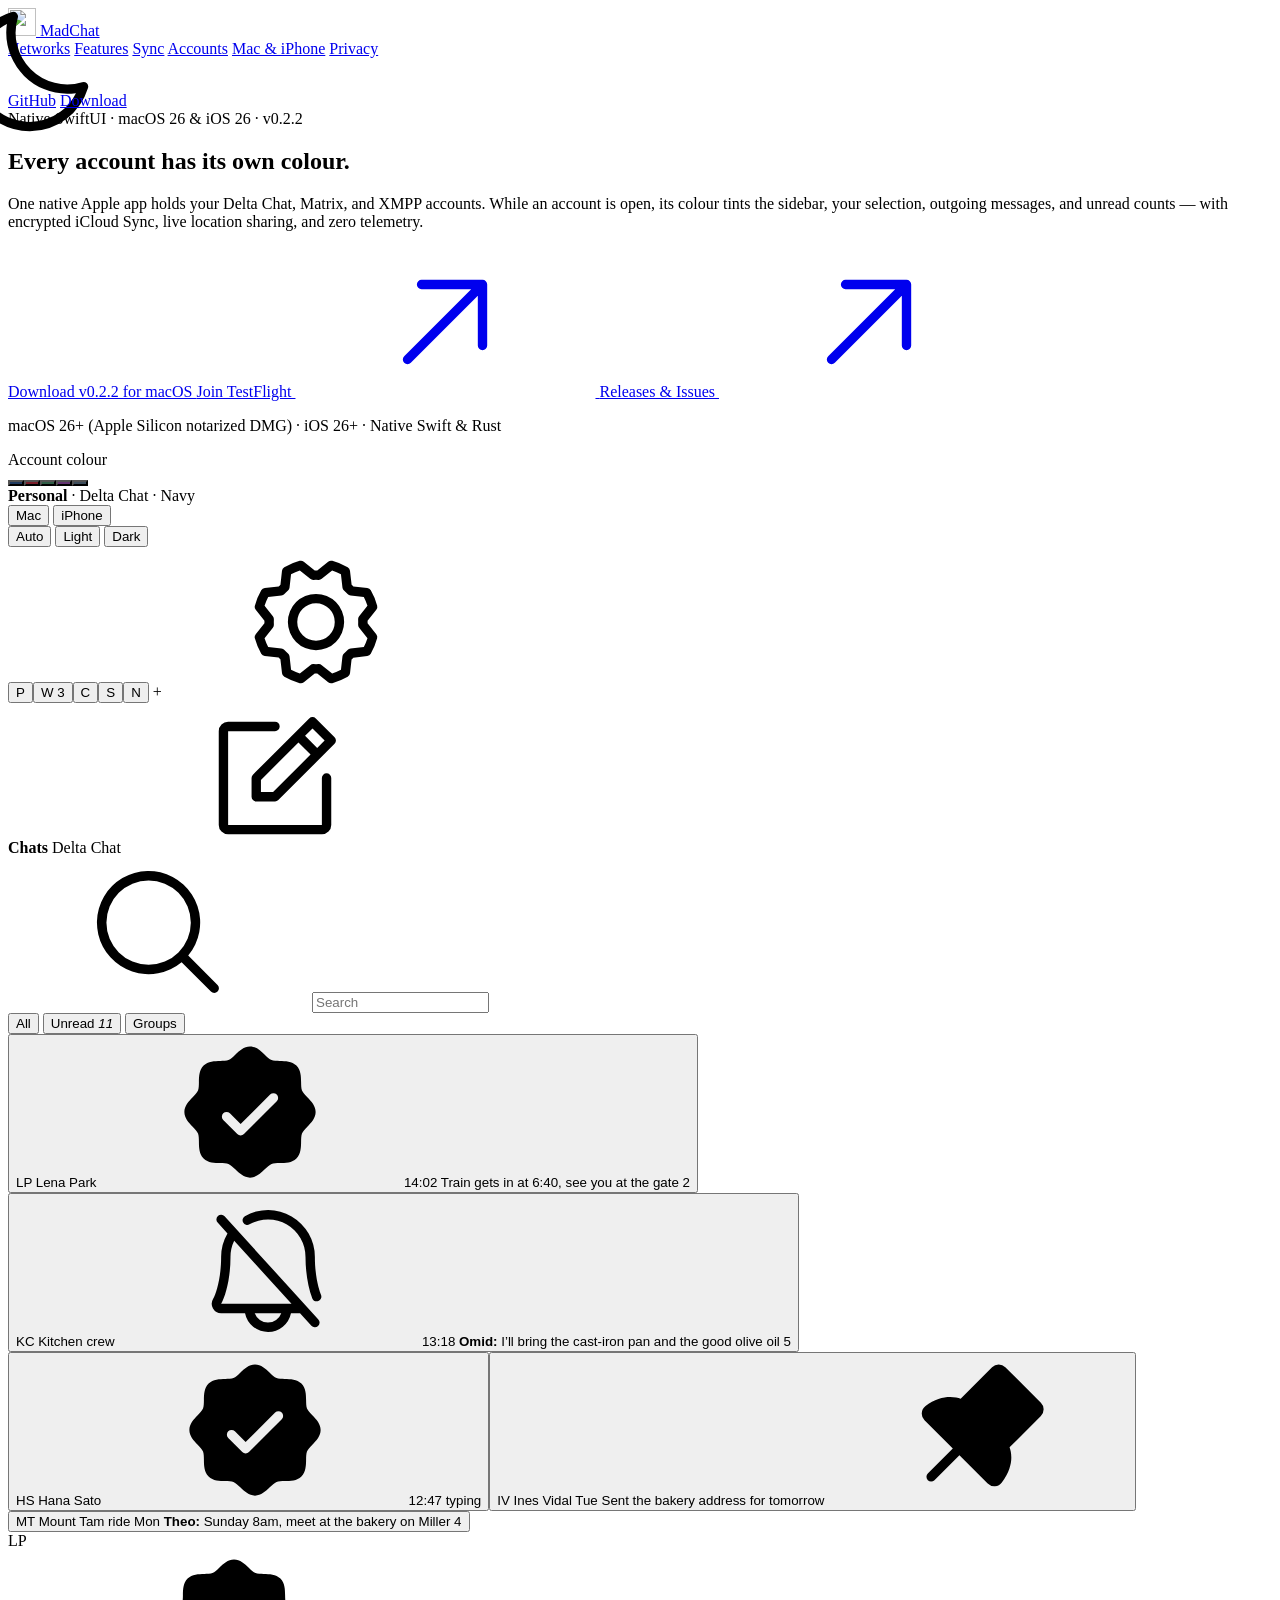
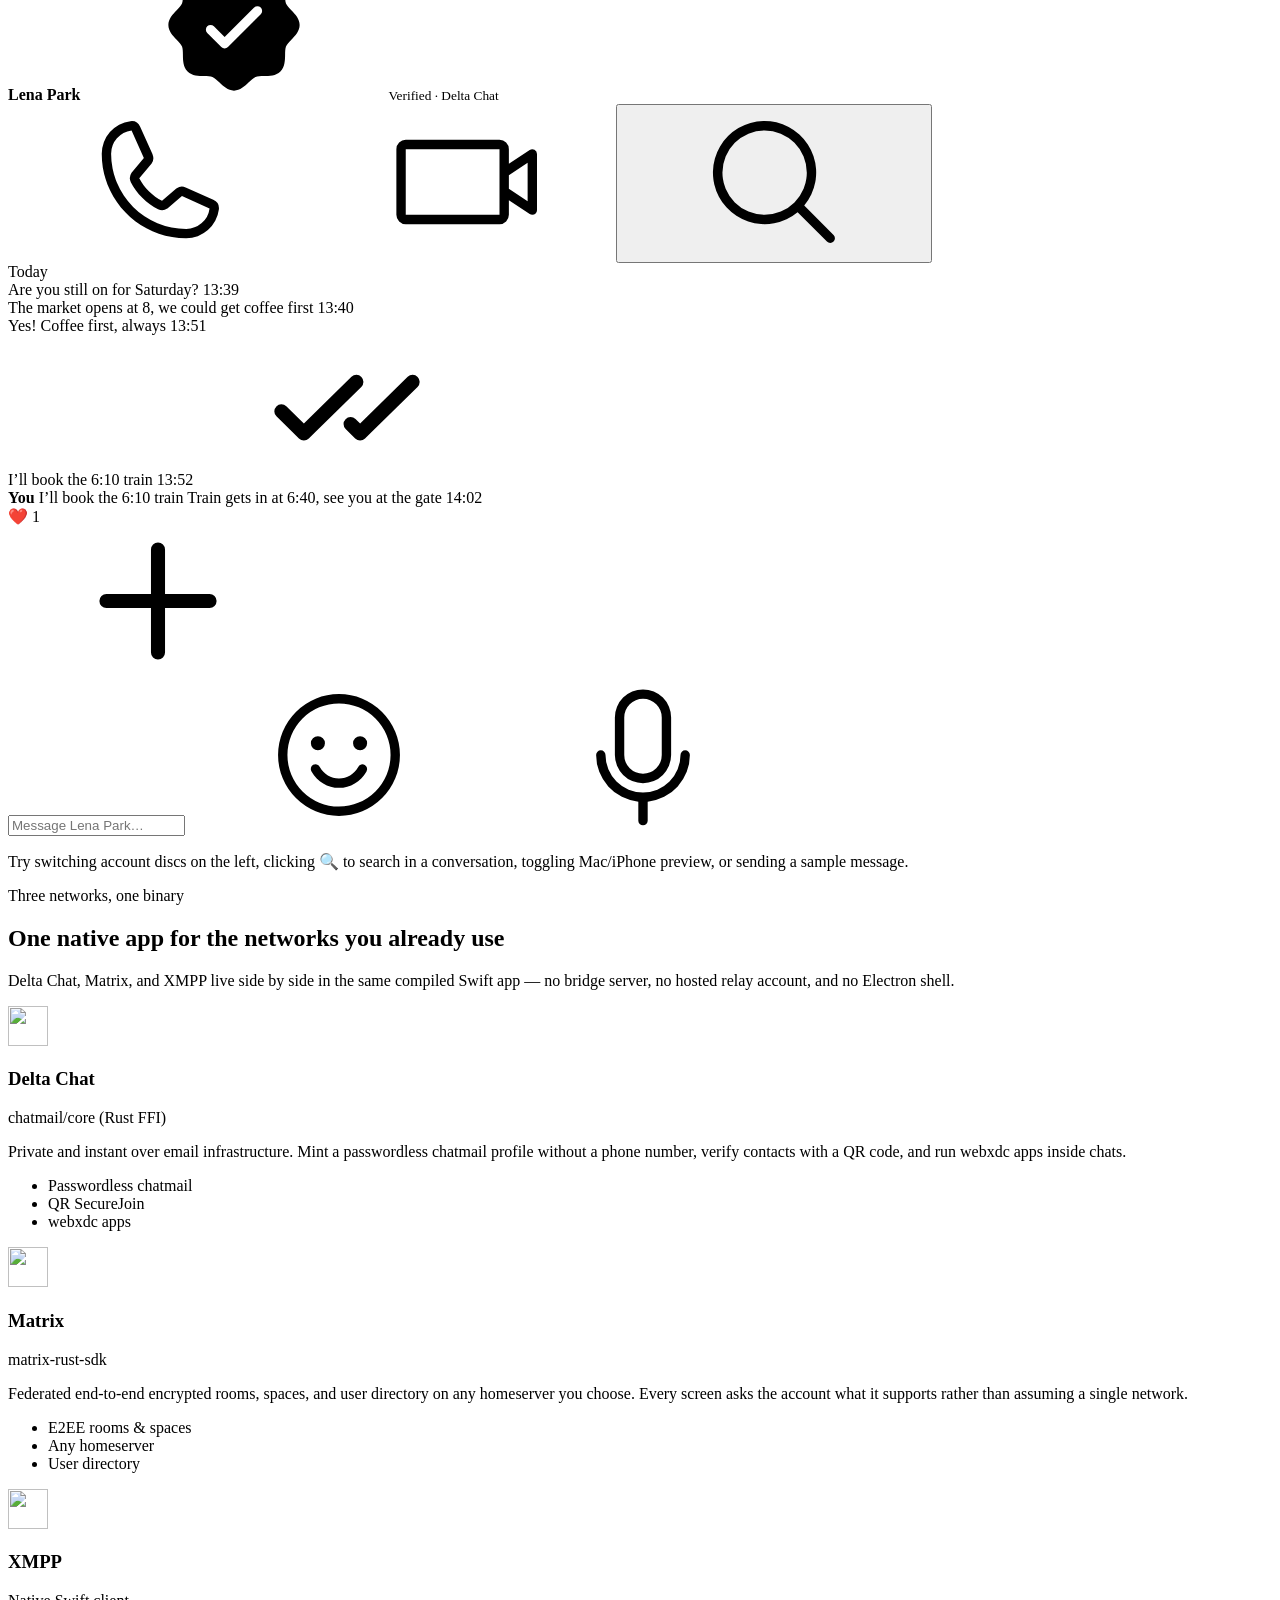
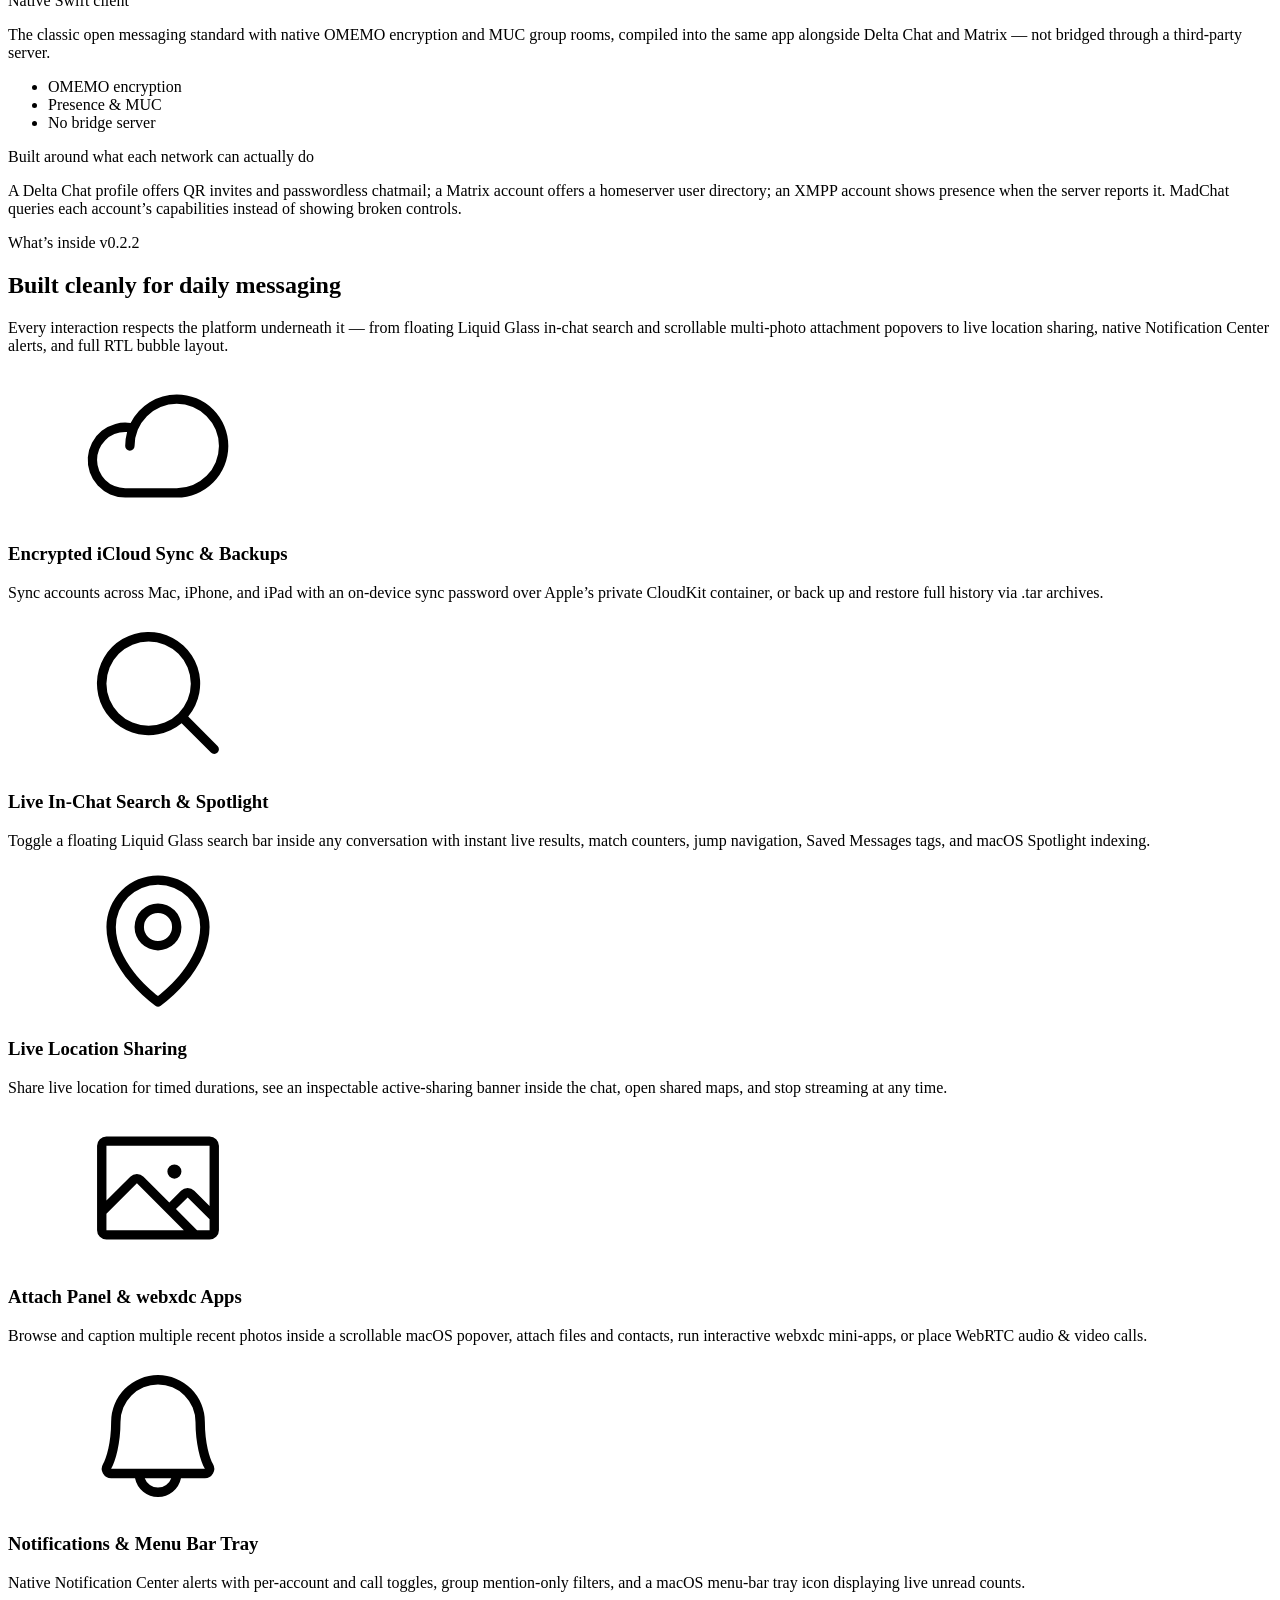
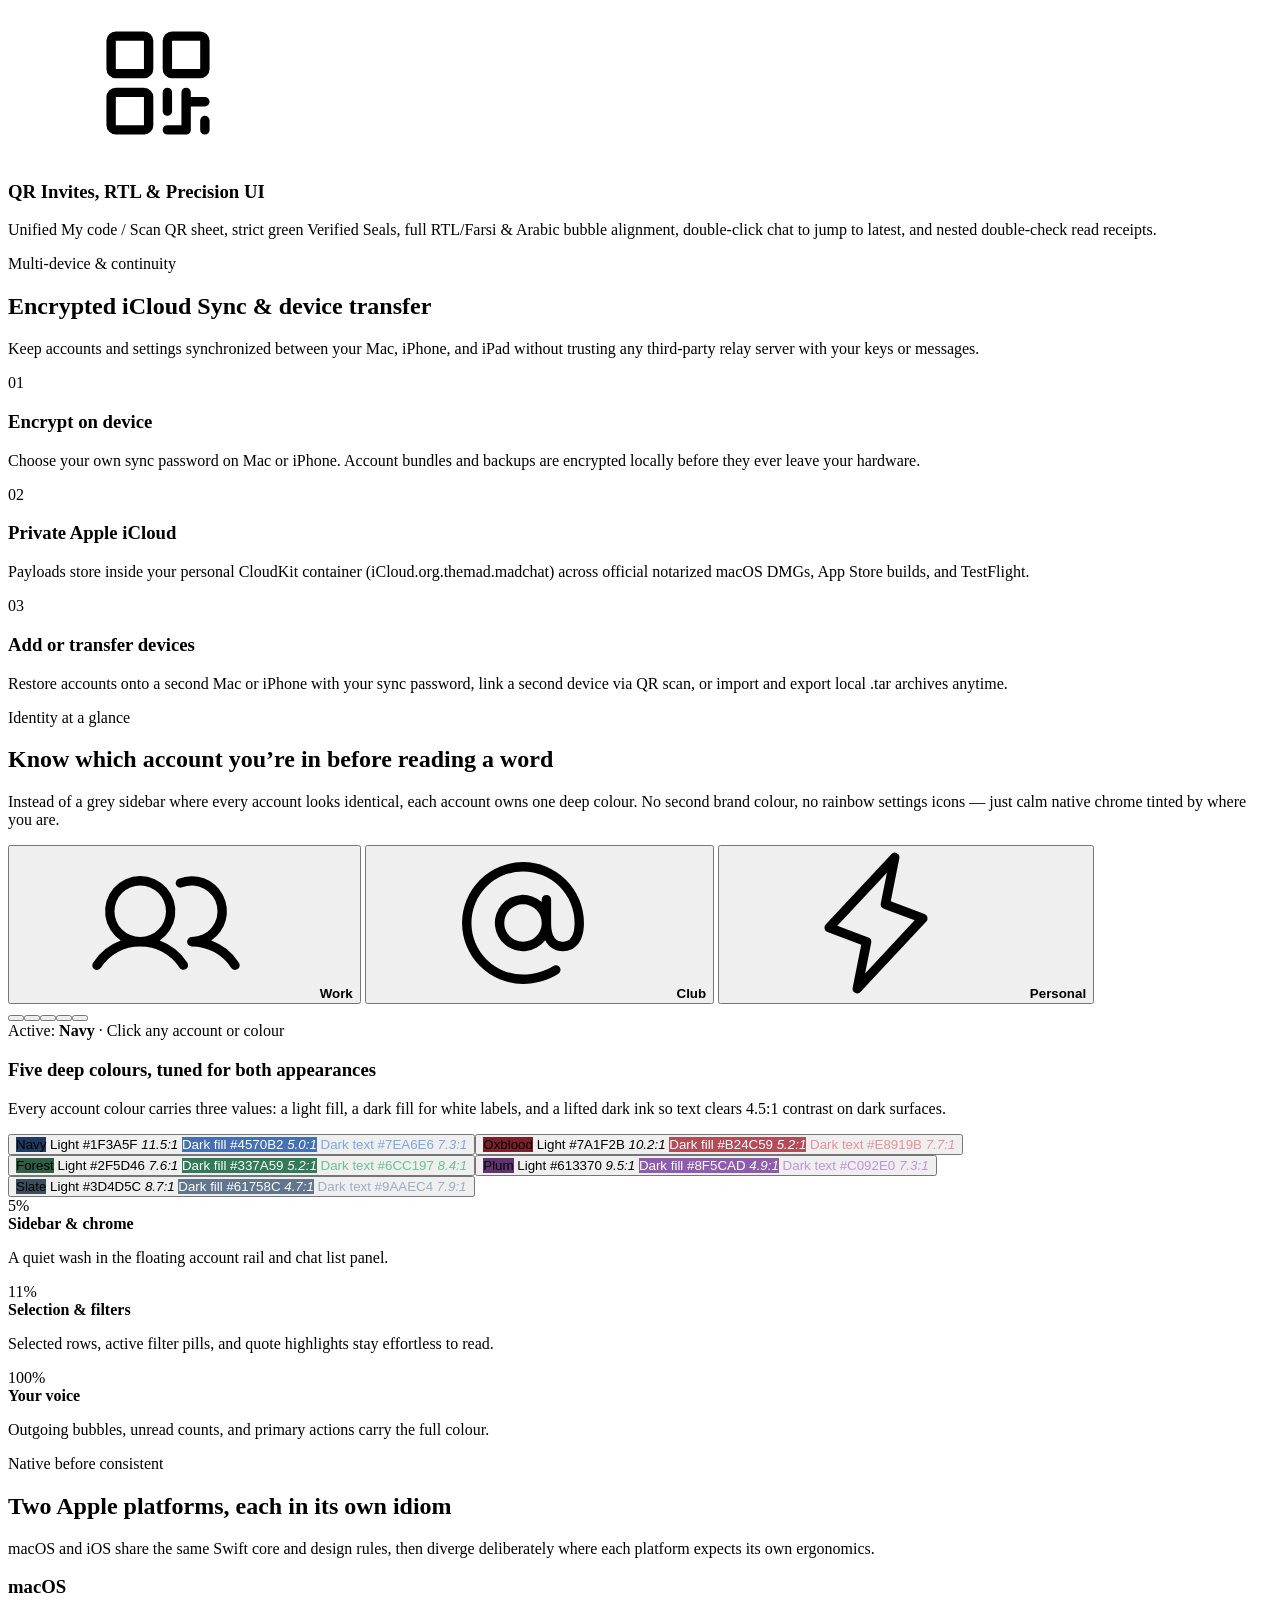
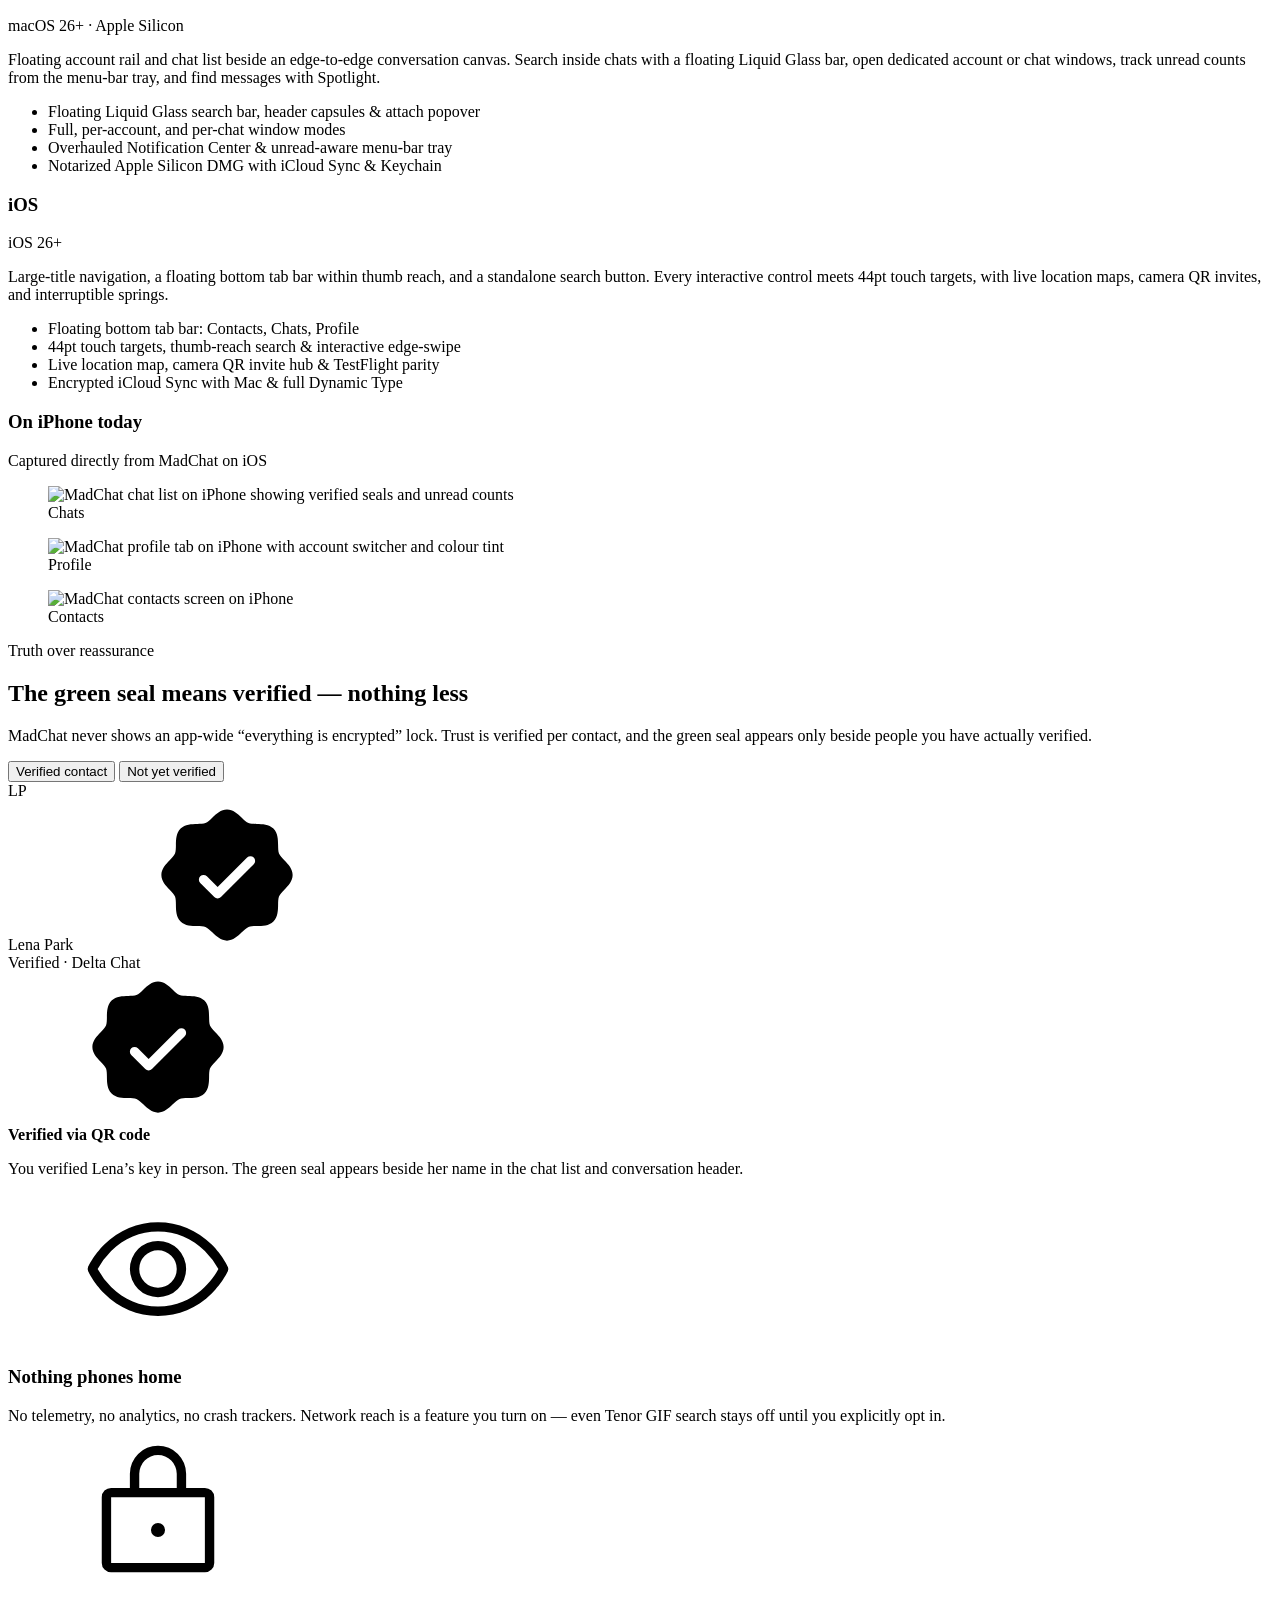
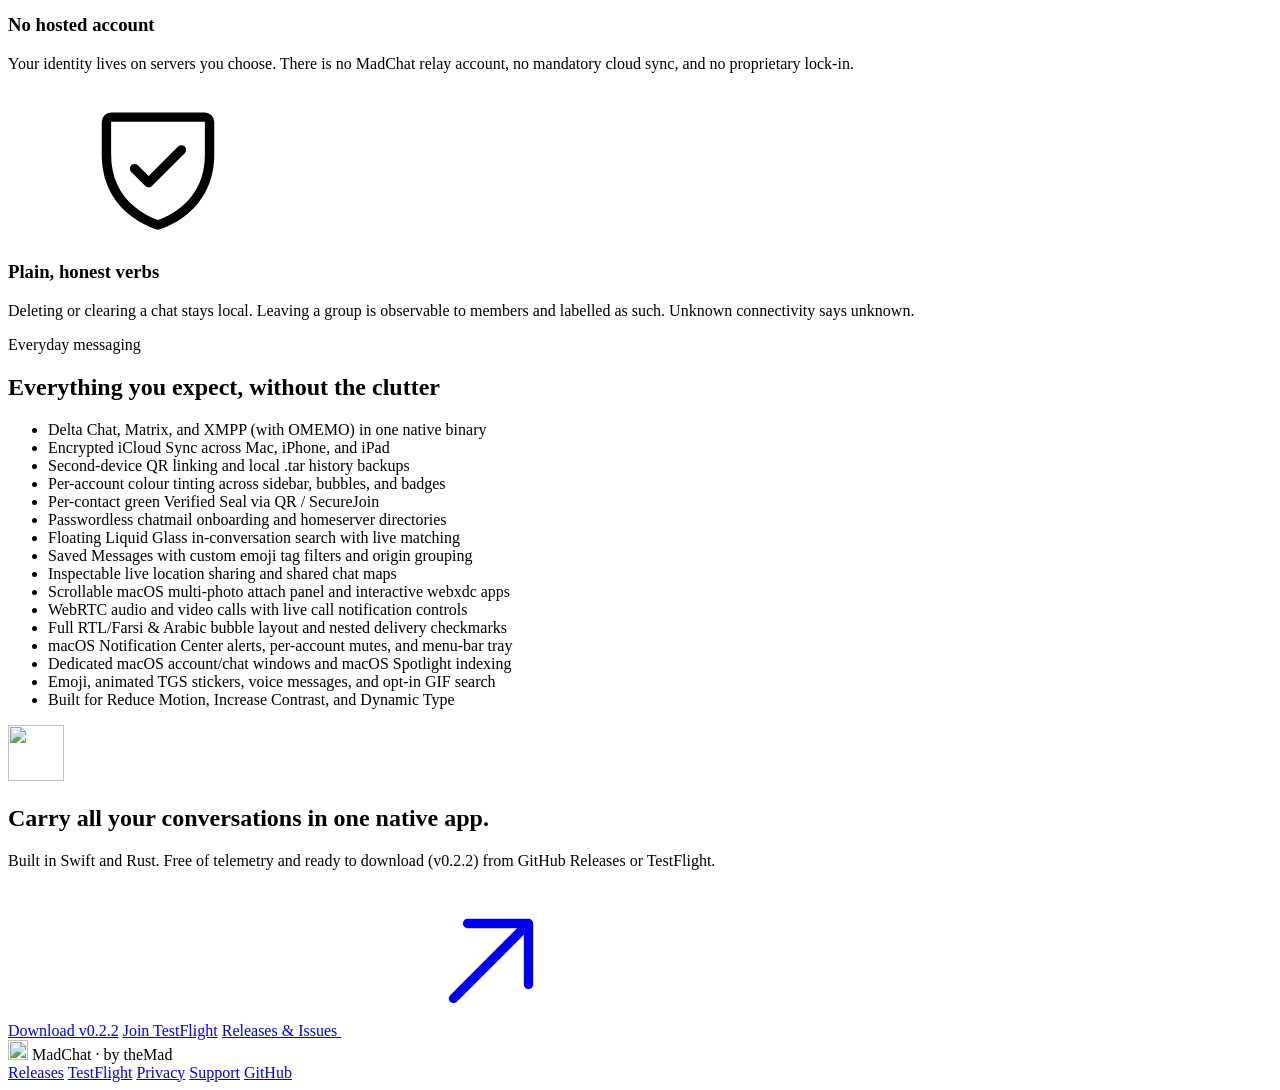
==== commit 6af2ee22: "Deploy MadChat v0.2.2 website" ====
--- a/index.html
+++ b/index.html
@@ -1,4 +1,4 @@
-<!DOCTYPE html><html lang="en"> <head><meta charset="utf-8"><meta name="viewport" content="width=device-width, initial-scale=1, viewport-fit=cover"><link rel="icon" type="image/png" href="/madchat/img/logo.png"><meta name="description" content="Native SwiftUI messenger for macOS and iOS. Delta Chat, Matrix, and XMPP in one app — no bridge server, no hosted account, no Electron."><meta property="og:title" content="MadChat — Every account has its own colour"><meta property="og:description" content="Native SwiftUI messenger for macOS and iOS. Delta Chat, Matrix, and XMPP in one app — no bridge server, no hosted account, no Electron."><meta property="og:type" content="website"><title>MadChat — Every account has its own colour</title><script>
+<!DOCTYPE html><html lang="en"> <head><meta charset="utf-8"><meta name="viewport" content="width=device-width, initial-scale=1, viewport-fit=cover"><link rel="icon" type="image/png" href="/madchat/img/logo.png"><meta name="description" content="Native SwiftUI messenger for macOS 26 and iOS 26. Delta Chat, Matrix, and XMPP in one app with encrypted iCloud Sync, live location sharing, and WebRTC calls — zero telemetry."><meta property="og:title" content="MadChat — Every account has its own colour"><meta property="og:description" content="Native SwiftUI messenger for macOS 26 and iOS 26. Delta Chat, Matrix, and XMPP in one app with encrypted iCloud Sync, live location sharing, and WebRTC calls — zero telemetry."><meta property="og:type" content="website"><title>MadChat — Every account has its own colour</title><script>
       (function () {
         try {
           var saved = localStorage.getItem('madchat-theme');
@@ -8,35 +8,39 @@
         } catch (_) {}
       })();
     </script><link rel="stylesheet" href="/madchat/_astro/index.R_baXgUn.css">
-<link rel="stylesheet" href="/madchat/_astro/index.XGjS0V6d.css">
+<link rel="stylesheet" href="/madchat/_astro/index.BHTVXdBw.css">
 <style>.theme-btn.svelte-1kenrq5{width:34px;height:34px;border-radius:50%;border:1px solid var(--pg-line);background:var(--pg-card);color:var(--pg-fg);display:grid;place-items:center;cursor:pointer;font-size:16px;transition:background-color .16s ease,border-color .16s ease}.theme-btn.svelte-1kenrq5:hover{background:var(--pg-chip)}
 </style>
-<link rel="stylesheet" href="/madchat/_astro/index.D6oQhBT8.css"></head> <body> <svg width="0" height="0" style="position:absolute;width:0;height:0;overflow:hidden" aria-hidden="true"> <defs> <symbol id="i-search" viewBox="0 0 256 256" fill="currentColor"> <path d="M229.66,218.34l-50.07-50.06a88.11,88.11,0,1,0-11.31,11.31l50.06,50.07a8,8,0,0,0,11.32-11.32ZM40,112a72,72,0,1,1,72,72A72.08,72.08,0,0,1,40,112Z"></path> </symbol> <symbol id="i-compose" viewBox="0 0 256 256" fill="currentColor"> <path d="M229.66,58.34l-32-32a8,8,0,0,0-11.32,0l-96,96A8,8,0,0,0,88,128v32a8,8,0,0,0,8,8h32a8,8,0,0,0,5.66-2.34l96-96A8,8,0,0,0,229.66,58.34ZM124.69,152H104V131.31l64-64L188.69,88ZM200,76.69,179.31,56,192,43.31,212.69,64ZM224,128v80a16,16,0,0,1-16,16H48a16,16,0,0,1-16-16V48A16,16,0,0,1,48,32h80a8,8,0,0,1,0,16H48V208H208V128a8,8,0,0,1,16,0Z"></path> </symbol> <symbol id="i-phone" viewBox="0 0 256 256" fill="currentColor"> <path d="M222.37,158.46l-47.11-21.11-.13-.06a16,16,0,0,0-15.17,1.4,8.12,8.12,0,0,0-.75.56L134.87,160c-15.42-7.49-31.34-23.29-38.83-38.51l20.78-24.71c.2-.25.39-.5.57-.77a16,16,0,0,0,1.32-15.06l0-.12L97.54,33.64a16,16,0,0,0-16.62-9.52A56.26,56.26,0,0,0,32,80c0,79.4,64.6,144,144,144a56.26,56.26,0,0,0,55.88-48.92A16,16,0,0,0,222.37,158.46ZM176,208A128.14,128.14,0,0,1,48,80,40.2,40.2,0,0,1,82.87,40a.61.61,0,0,0,0,.12l21,47L83.2,111.86a6.13,6.13,0,0,0-.57.77,16,16,0,0,0-1,15.7c9.06,18.53,27.73,37.06,46.46,46.11a16,16,0,0,0,15.75-1.14,8.44,8.44,0,0,0,.74-.56L168.89,152l47,21.05h0s.08,0,.11,0A40.21,40.21,0,0,1,176,208Z"></path> </symbol> <symbol id="i-video" viewBox="0 0 256 256" fill="currentColor"> <path d="M251.77,73a8,8,0,0,0-8.21.39L208,97.05V72a16,16,0,0,0-16-16H32A16,16,0,0,0,16,72V184a16,16,0,0,0,16,16H192a16,16,0,0,0,16-16V159l35.56,23.71A8,8,0,0,0,248,184a8,8,0,0,0,8-8V80A8,8,0,0,0,251.77,73ZM192,184H32V72H192V184Zm48-22.95-32-21.33V116.28L240,95Z"></path> </symbol> <symbol id="i-plus" viewBox="0 0 256 256" fill="currentColor"> <path d="M228,128a12,12,0,0,1-12,12H140v76a12,12,0,0,1-24,0V140H40a12,12,0,0,1,0-24h76V40a12,12,0,0,1,24,0v76h76A12,12,0,0,1,228,128Z"></path> </symbol> <symbol id="i-mic" viewBox="0 0 256 256" fill="currentColor"> <path d="M128,176a48.05,48.05,0,0,0,48-48V64a48,48,0,0,0-96,0v64A48.05,48.05,0,0,0,128,176ZM96,64a32,32,0,0,1,64,0v64a32,32,0,0,1-64,0Zm40,143.6V240a8,8,0,0,1-16,0V207.6A80.11,80.11,0,0,1,48,128a8,8,0,0,1,16,0,64,64,0,0,0,128,0,8,8,0,0,1,16,0A80.11,80.11,0,0,1,136,207.6Z"></path> </symbol> <symbol id="i-up" viewBox="0 0 256 256" fill="currentColor"> <path d="M208.49,120.49a12,12,0,0,1-17,0L140,69V216a12,12,0,0,1-24,0V69L64.49,120.49a12,12,0,0,1-17-17l72-72a12,12,0,0,1,17,0l72,72A12,12,0,0,1,208.49,120.49Z"></path> </symbol> <symbol id="i-check" viewBox="0 0 256 256" fill="currentColor"> <path d="M232.49,80.49l-128,128a12,12,0,0,1-17,0l-56-56a12,12,0,1,1,17-17L96,183,215.51,63.51a12,12,0,0,1,17,17Z"></path> </symbol> <symbol id="i-dcheck" viewBox="0 0 256 256" fill="currentColor"> <path d="M152.41,88.56l-89.6,88a12,12,0,0,1-16.82,0L7.59,138.85a12,12,0,0,1,16.82-17.13l30,29.46,81.19-79.74a12,12,0,0,1,16.82,17.12Zm96.15-17a12,12,0,0,0-17-.15L150.4,151.18l-7.88-7.74a12,12,0,0,0-16.82,17.12l16.29,16a12,12,0,0,0,16.82,0l89.6-88A12,12,0,0,0,248.56,71.59Z"></path> </symbol> <symbol id="i-chev-l" viewBox="0 0 256 256" fill="currentColor"> <path d="M168.49,199.51a12,12,0,0,1-17,17l-80-80a12,12,0,0,1,0-17l80-80a12,12,0,0,1,17,17L97,128Z"></path> </symbol> <symbol id="i-bell-off" viewBox="0 0 256 256" fill="currentColor"> <path d="M53.92,34.62A8,8,0,1,0,42.08,45.38L58.82,63.8A79.59,79.59,0,0,0,48,104c0,35.34-8.26,62.38-13.81,71.94A16,16,0,0,0,48,200H88.8a40,40,0,0,0,78.4,0h15.44l19.44,21.38a8,8,0,1,0,11.84-10.76ZM128,216a24,24,0,0,1-22.62-16h45.24A24,24,0,0,1,128,216ZM48,184c7.7-13.24,16-43.92,16-80a63.65,63.65,0,0,1,6.26-27.62L168.09,184Zm166-4.73a8.13,8.13,0,0,1-2.93.55,8,8,0,0,1-7.44-5.08C196.35,156.19,192,129.75,192,104A64,64,0,0,0,96.43,48.31a8,8,0,0,1-7.9-13.91A80,80,0,0,1,208,104c0,35.35,8.05,58.59,10.52,64.88A8,8,0,0,1,214,179.25Z"></path> </symbol> <symbol id="i-pin" viewBox="0 0 256 256" fill="currentColor"> <path d="M235.33,104l-53.47,53.65c4.56,12.67,6.45,33.89-13.19,60A15.93,15.93,0,0,1,157,224c-.38,0-.75,0-1.13,0a16,16,0,0,1-11.32-4.69L96.29,171,53.66,213.66a8,8,0,0,1-11.32-11.32L85,159.71l-48.3-48.3A16,16,0,0,1,38,87.63c25.42-20.51,49.75-16.48,60.4-13.14L152,20.7a16,16,0,0,1,22.63,0l60.69,60.68A16,16,0,0,1,235.33,104Z"></path> </symbol> <symbol id="i-gear" viewBox="0 0 256 256" fill="currentColor"> <path d="M128,80a48,48,0,1,0,48,48A48.05,48.05,0,0,0,128,80Zm0,80a32,32,0,1,1,32-32A32,32,0,0,1,128,160Zm88-29.84q.06-2.16,0-4.32l14.92-18.64a8,8,0,0,0,1.48-7.06,107.21,107.21,0,0,0-10.88-26.25,8,8,0,0,0-6-3.93l-23.72-2.64q-1.48-1.56-3-3L186,40.54a8,8,0,0,0-3.94-6,107.71,107.71,0,0,0-26.25-10.87,8,8,0,0,0-7.06,1.49L130.16,40Q128,40,125.84,40L107.2,25.11a8,8,0,0,0-7.06-1.48A107.6,107.6,0,0,0,73.89,34.51a8,8,0,0,0-3.93,6L67.32,64.27q-1.56,1.49-3,3L40.54,70a8,8,0,0,0-6,3.94,107.71,107.71,0,0,0-10.87,26.25,8,8,0,0,0,1.49,7.06L40,125.84Q40,128,40,130.16L25.11,148.8a8,8,0,0,0-1.48,7.06,107.21,107.21,0,0,0,10.88,26.25,8,8,0,0,0,6,3.93l23.72,2.64q1.49,1.56,3,3L70,215.46a8,8,0,0,0,3.94,6,107.71,107.71,0,0,0,26.25,10.87,8,8,0,0,0,7.06-1.49L125.84,216q2.16.06,4.32,0l18.64,14.92a8,8,0,0,0,7.06,1.48,107.21,107.21,0,0,0,26.25-10.88,8,8,0,0,0,3.93-6l2.64-23.72q1.56-1.48,3-3L215.46,186a8,8,0,0,0,6-3.94,107.71,107.71,0,0,0,10.87-26.25,8,8,0,0,0-1.49-7.06Zm-16.1-6.5a73.93,73.93,0,0,1,0,8.68,8,8,0,0,0,1.74,5.48l14.19,17.73a91.57,91.57,0,0,1-6.23,15L187,173.11a8,8,0,0,0-5.1,2.64,74.11,74.11,0,0,1-6.14,6.14,8,8,0,0,0-2.64,5.1l-2.51,22.58a91.32,91.32,0,0,1-15,6.23l-17.74-14.19a8,8,0,0,0-5-1.75h-.48a73.93,73.93,0,0,1-8.68,0,8,8,0,0,0-5.48,1.74L100.45,215.8a91.57,91.57,0,0,1-15-6.23L82.89,187a8,8,0,0,0-2.64-5.1,74.11,74.11,0,0,1-6.14-6.14,8,8,0,0,0-5.1-2.64L46.43,170.6a91.32,91.32,0,0,1-6.23-15l14.19-17.74a8,8,0,0,0,1.74-5.48,73.93,73.93,0,0,1,0-8.68,8,8,0,0,0-1.74-5.48L40.2,100.45a91.57,91.57,0,0,1,6.23-15L69,82.89a8,8,0,0,0,5.1-2.64,74.11,74.11,0,0,1,6.14-6.14A8,8,0,0,0,82.89,69L85.4,46.43a91.32,91.32,0,0,1,15-6.23l17.74,14.19a8,8,0,0,0,5.48,1.74,73.93,73.93,0,0,1,8.68,0,8,8,0,0,0,5.48-1.74L155.55,40.2a91.57,91.57,0,0,1,15,6.23L173.11,69a8,8,0,0,0,2.64,5.1,74.11,74.11,0,0,1,6.14,6.14,8,8,0,0,0,5.1,2.64l22.58,2.51a91.32,91.32,0,0,1,6.23,15l-14.19,17.74A8,8,0,0,0,199.87,123.66Z"></path> </symbol> <symbol id="i-lock" viewBox="0 0 256 256" fill="currentColor"> <path d="M208,80H176V56a48,48,0,0,0-96,0V80H48A16,16,0,0,0,32,96V208a16,16,0,0,0,16,16H208a16,16,0,0,0,16-16V96A16,16,0,0,0,208,80ZM96,56a32,32,0,0,1,64,0V80H96ZM208,208H48V96H208V208Zm-68-56a12,12,0,1,1-12-12A12,12,0,0,1,140,152Z"></path> </symbol> <symbol id="i-eye" viewBox="0 0 256 256" fill="currentColor"> <path d="M247.31,124.76c-.35-.79-8.82-19.58-27.65-38.41C194.57,61.26,162.88,48,128,48S61.43,61.26,36.34,86.35C17.51,105.18,9,124,8.69,124.76a8,8,0,0,0,0,6.5c.35.79,8.82,19.57,27.65,38.4C61.43,194.74,93.12,208,128,208s66.57-13.26,91.66-38.34c18.83-18.83,27.3-37.61,27.65-38.4A8,8,0,0,0,247.31,124.76ZM128,192c-30.78,0-57.67-11.19-79.93-33.25A133.47,133.47,0,0,1,25,128,133.33,133.33,0,0,1,48.07,97.25C70.33,75.19,97.22,64,128,64s57.67,11.19,79.93,33.25A133.46,133.46,0,0,1,231.05,128C223.84,141.46,192.43,192,128,192Zm0-112a48,48,0,1,0,48,48A48.05,48.05,0,0,0,128,80Zm0,80a32,32,0,1,1,32-32A32,32,0,0,1,128,160Z"></path> </symbol> <symbol id="i-people" viewBox="0 0 256 256" fill="currentColor"> <path d="M117.25,157.92a60,60,0,1,0-66.5,0A95.83,95.83,0,0,0,3.53,195.63a8,8,0,1,0,13.4,8.74,80,80,0,0,1,134.14,0,8,8,0,0,0,13.4-8.74A95.83,95.83,0,0,0,117.25,157.92ZM40,108a44,44,0,1,1,44,44A44.05,44.05,0,0,1,40,108Zm210.14,98.7a8,8,0,0,1-11.07-2.33A79.83,79.83,0,0,0,172,168a8,8,0,0,1,0-16,44,44,0,1,0-16.34-84.87,8,8,0,1,1-5.94-14.85,60,60,0,0,1,55.53,105.64,95.83,95.83,0,0,1,47.22,37.71A8,8,0,0,1,250.14,206.7Z"></path> </symbol> <symbol id="i-smile" viewBox="0 0 256 256" fill="currentColor"> <path d="M128,24A104,104,0,1,0,232,128,104.11,104.11,0,0,0,128,24Zm0,192a88,88,0,1,1,88-88A88.1,88.1,0,0,1,128,216ZM80,108a12,12,0,1,1,12,12A12,12,0,0,1,80,108Zm96,0a12,12,0,1,1-12-12A12,12,0,0,1,176,108Zm-1.07,48c-10.29,17.79-27.4,28-46.93,28s-36.63-10.2-46.92-28a8,8,0,1,1,13.84-8c7.47,12.91,19.21,20,33.08,20s25.61-7.1,33.07-20a8,8,0,0,1,13.86,8Z"></path> </symbol> <symbol id="i-bolt" viewBox="0 0 256 256" fill="currentColor"> <path d="M215.79,118.17a8,8,0,0,0-5-5.66L153.18,90.9l14.66-73.33a8,8,0,0,0-13.69-7l-112,120a8,8,0,0,0,3,13l57.63,21.61L88.16,238.43a8,8,0,0,0,13.69,7l112-120A8,8,0,0,0,215.79,118.17ZM109.37,214l10.47-52.38a8,8,0,0,0-5-9.06L62,132.71l84.62-90.66L136.16,94.43a8,8,0,0,0,5,9.06l52.8,19.8Z"></path> </symbol> <symbol id="i-at" viewBox="0 0 256 256" fill="currentColor"> <path d="M128,24a104,104,0,0,0,0,208c21.51,0,44.1-6.48,60.43-17.33a8,8,0,0,0-8.86-13.33C166,210.38,146.21,216,128,216a88,88,0,1,1,88-88c0,26.45-10.88,32-20,32s-20-5.55-20-32V88a8,8,0,0,0-16,0v4.26a48,48,0,1,0,5.93,65.1c6,12,16.35,18.64,30.07,18.64,22.54,0,36-17.94,36-48A104.11,104.11,0,0,0,128,24Zm0,136a32,32,0,1,1,32-32A32,32,0,0,1,128,160Z"></path> </symbol> <symbol id="i-seal" viewBox="0 0 256 256" fill="currentColor"> <path d="M225.86,102.82c-3.77-3.94-7.67-8-9.14-11.57-1.36-3.27-1.44-8.69-1.52-13.94-.15-9.76-.31-20.82-8-28.51s-18.75-7.85-28.51-8c-5.25-.08-10.67-.16-13.94-1.52-3.56-1.47-7.63-5.37-11.57-9.14C146.28,23.51,138.44,16,128,16s-18.27,7.51-25.18,14.14c-3.94,3.77-8,7.67-11.57,9.14C88,40.64,82.56,40.72,77.31,40.8c-9.76.15-20.82.31-28.51,8S41,67.55,40.8,77.31c-.08,5.25-.16,10.67-1.52,13.94-1.47,3.56-5.37,7.63-9.14,11.57C23.51,109.72,16,117.56,16,128s7.51,18.27,14.14,25.18c3.77,3.94,7.67,8,9.14,11.57,1.36,3.27,1.44,8.69,1.52,13.94.15,9.76.31,20.82,8,28.51s18.75,7.85,28.51,8c5.25.08,10.67.16,13.94,1.52,3.56,1.47,7.63,5.37,11.57,9.14C109.72,232.49,117.56,240,128,240s18.27-7.51,25.18-14.14c3.94-3.77,8-7.67,11.57-9.14,3.27-1.36,8.69-1.44,13.94-1.52,9.76-.15,20.82-.31,28.51-8s7.85-18.75,8-28.51c.08-5.25.16-10.67,1.52-13.94,1.47-3.56,5.37-7.63,9.14-11.57C232.49,146.28,240,138.44,240,128S232.49,109.73,225.86,102.82Zm-52.2,6.84-56,56a8,8,0,0,1-11.32,0l-24-24a8,8,0,0,1,11.32-11.32L112,148.69l50.34-50.35a8,8,0,0,1,11.32,11.32Z"></path> </symbol> <symbol id="i-qr" viewBox="0 0 256 256" fill="currentColor"> <path d="M104,40H56A16,16,0,0,0,40,56v48a16,16,0,0,0,16,16h48a16,16,0,0,0,16-16V56A16,16,0,0,0,104,40Zm0,64H56V56h48v48Zm0,32H56a16,16,0,0,0-16,16v48a16,16,0,0,0,16,16h48a16,16,0,0,0,16-16V152A16,16,0,0,0,104,136Zm0,64H56V152h48v48ZM200,40H152a16,16,0,0,0-16,16v48a16,16,0,0,0,16,16h48a16,16,0,0,0,16-16V56A16,16,0,0,0,200,40Zm0,64H152V56h48v48Zm-64,72V144a8,8,0,0,1,16,0v32a8,8,0,0,1-16,0Zm80-16a8,8,0,0,1-8,8H184v40a8,8,0,0,1-8,8H144a8,8,0,0,1,0-16h24V144a8,8,0,0,1,16,0v8h24A8,8,0,0,1,216,160Zm0,32v16a8,8,0,0,1-16,0V192a8,8,0,0,1,16,0Z"></path> </symbol> <symbol id="i-shield" viewBox="0 0 256 256" fill="currentColor"> <path d="M208,40H48A16,16,0,0,0,32,56v56c0,52.72,25.52,84.67,46.93,102.19,23.06,18.86,46,25.26,47,25.53a8,8,0,0,0,4.2,0c1-.27,23.91-6.67,47-25.53C198.48,196.67,224,164.72,224,112V56A16,16,0,0,0,208,40Zm0,72c0,37.07-13.66,67.16-40.6,89.42A129.3,129.3,0,0,1,128,223.62a128.25,128.25,0,0,1-38.92-21.81C61.82,179.51,48,149.3,48,112l0-56,160,0ZM82.34,141.66a8,8,0,0,1,11.32-11.32L112,148.69l50.34-50.35a8,8,0,0,1,11.32,11.32l-56,56a8,8,0,0,1-11.32,0Z"></path> </symbol> <symbol id="i-chat" viewBox="0 0 256 256" fill="currentColor"> <path d="M216,48H40A16,16,0,0,0,24,64V224a15.84,15.84,0,0,0,9.25,14.5A16.05,16.05,0,0,0,40,240a15.89,15.89,0,0,0,10.25-3.78l.09-.07L83,208H216a16,16,0,0,0,16-16V64A16,16,0,0,0,216,48Zm0,144H80a8,8,0,0,0-5.15,1.88L40,223V64H216Z"></path> </symbol> <symbol id="i-sun" viewBox="0 0 256 256" fill="currentColor"> <path d="M120,40V16a8,8,0,0,1,16,0V40a8,8,0,0,1-16,0Zm72,88a64,64,0,1,1-64-64A64.07,64.07,0,0,1,192,128Zm-16,0a48,48,0,1,0-48,48A48.05,48.05,0,0,0,176,128ZM58.34,69.66A8,8,0,0,0,69.66,58.34l-16-16A8,8,0,0,0,42.34,53.66Zm0,116.68-16,16a8,8,0,0,0,11.32,11.32l16-16a8,8,0,0,0-11.32-11.32ZM192,72a8,8,0,0,0,5.66-2.34l16-16a8,8,0,0,0-11.32-11.32l-16,16A8,8,0,0,0,192,72Zm5.66,114.34a8,8,0,0,0-11.32,11.32l16,16a8,8,0,0,0,11.32-11.32ZM48,128a8,8,0,0,0-8-8H16a8,8,0,0,0,0,16H40A8,8,0,0,0,48,128Zm80,80a8,8,0,0,0-8,8v24a8,8,0,0,0,16,0V216A8,8,0,0,0,128,208Zm112-88H216a8,8,0,0,0,0,16h24a8,8,0,0,0,0-16Z"></path> </symbol> <symbol id="i-moon" viewBox="0 0 256 256" fill="currentColor"> <path d="M233.54,142.23a8,8,0,0,0-8-2,88.08,88.08,0,0,1-109.8-109.8,8,8,0,0,0-10-10,104.84,104.84,0,0,0-52.91,37A104,104,0,0,0,136,224a103.09,103.09,0,0,0,62.52-20.88,104.84,104.84,0,0,0,37-52.91A8,8,0,0,0,233.54,142.23ZM188.9,190.34A88,88,0,0,1,65.66,67.11a89,89,0,0,1,31.4-26A106,106,0,0,0,96,56,104.11,104.11,0,0,0,200,160a106,106,0,0,0,14.92-1.06A89,89,0,0,1,188.9,190.34Z"></path> </symbol> <symbol id="i-arrow-up-right" viewBox="0 0 256 256" fill="currentColor"> <path d="M200,64V168a8,8,0,0,1-16,0V83.31L69.66,197.66a8,8,0,0,1-11.32-11.32L172.69,72H88a8,8,0,0,1,0-16H192A8,8,0,0,1,200,64Z"></path> </symbol> </defs> </svg>   <header class="site-header" data-astro-cid-j7pv25f6> <div class="container header-inner" data-astro-cid-j7pv25f6> <a href="#top" class="brand" data-astro-cid-j7pv25f6> <img src="/madchat/img/logo.png" alt="" width="28" height="28" class="brand-icon" data-astro-cid-j7pv25f6> <span data-astro-cid-j7pv25f6>MadChat</span> </a> <nav class="site-nav" aria-label="Primary" data-astro-cid-j7pv25f6> <a href="#networks" data-astro-cid-j7pv25f6>Networks</a> <a href="#accounts" data-astro-cid-j7pv25f6>Accounts</a> <a href="#platforms" data-astro-cid-j7pv25f6>Mac &amp; iPhone</a> <a href="#privacy" data-astro-cid-j7pv25f6>Privacy</a> </nav> <div class="header-actions" data-astro-cid-j7pv25f6> <style>astro-island,astro-slot,astro-static-slot{display:contents}</style><script>(()=>{var e=async t=>{await(await t())()};(self.Astro||(self.Astro={})).load=e;window.dispatchEvent(new Event("astro:load"));})();</script><script>(()=>{var A=Object.defineProperty;var g=(i,o,a)=>o in i?A(i,o,{enumerable:!0,configurable:!0,writable:!0,value:a}):i[o]=a;var d=(i,o,a)=>g(i,typeof o!="symbol"?o+"":o,a);{let i={0:t=>m(t),1:t=>a(t),2:t=>new RegExp(t),3:t=>new Date(t),4:t=>new Map(a(t)),5:t=>new Set(a(t)),6:t=>BigInt(t),7:t=>new URL(t),8:t=>new Uint8Array(t),9:t=>new Uint16Array(t),10:t=>new Uint32Array(t),11:t=>1/0*t},o=t=>{let[l,e]=t;return l in i?i[l](e):void 0},a=t=>t.map(o),m=t=>typeof t!="object"||t===null?t:Object.fromEntries(Object.entries(t).map(([l,e])=>[l,o(e)]));class y extends HTMLElement{constructor(){super(...arguments);d(this,"Component");d(this,"hydrator");d(this,"hydrate",async()=>{var b;if(!this.hydrator||!this.isConnected)return;let e=(b=this.parentElement)==null?void 0:b.closest("astro-island[ssr]");if(e){e.addEventListener("astro:hydrate",this.hydrate,{once:!0});return}let c=this.querySelectorAll("astro-slot"),n={},h=this.querySelectorAll("template[data-astro-template]");for(let r of h){let s=r.closest(this.tagName);s!=null&&s.isSameNode(this)&&(n[r.getAttribute("data-astro-template")||"default"]=r.innerHTML,r.remove())}for(let r of c){let s=r.closest(this.tagName);s!=null&&s.isSameNode(this)&&(n[r.getAttribute("name")||"default"]=r.innerHTML)}let p;try{p=this.hasAttribute("props")?m(JSON.parse(this.getAttribute("props"))):{}}catch(r){let s=this.getAttribute("component-url")||"<unknown>",v=this.getAttribute("component-export");throw v&&(s+=` (export ${v})`),console.error(`[hydrate] Error parsing props for component ${s}`,this.getAttribute("props"),r),r}let u;await this.hydrator(this)(this.Component,p,n,{client:this.getAttribute("client")}),this.removeAttribute("ssr"),this.dispatchEvent(new CustomEvent("astro:hydrate"))});d(this,"unmount",()=>{this.isConnected||this.dispatchEvent(new CustomEvent("astro:unmount"))})}disconnectedCallback(){document.removeEventListener("astro:after-swap",this.unmount),document.addEventListener("astro:after-swap",this.unmount,{once:!0})}connectedCallback(){if(!this.hasAttribute("await-children")||document.readyState==="interactive"||document.readyState==="complete")this.childrenConnectedCallback();else{let e=()=>{document.removeEventListener("DOMContentLoaded",e),c.disconnect(),this.childrenConnectedCallback()},c=new MutationObserver(()=>{var n;((n=this.lastChild)==null?void 0:n.nodeType)===Node.COMMENT_NODE&&this.lastChild.nodeValue==="astro:end"&&(this.lastChild.remove(),e())});c.observe(this,{childList:!0}),document.addEventListener("DOMContentLoaded",e)}}async childrenConnectedCallback(){let e=this.getAttribute("before-hydration-url");e&&await import(e),this.start()}async start(){let e=JSON.parse(this.getAttribute("opts")),c=this.getAttribute("client");if(Astro[c]===void 0){window.addEventListener(`astro:${c}`,()=>this.start(),{once:!0});return}try{await Astro[c](async()=>{let n=this.getAttribute("renderer-url"),[h,{default:p}]=await Promise.all([import(this.getAttribute("component-url")),n?import(n):()=>()=>{}]),u=this.getAttribute("component-export")||"default";if(!u.includes("."))this.Component=h[u];else{this.Component=h;for(let f of u.split("."))this.Component=this.Component[f]}return this.hydrator=p,this.hydrate},e,this)}catch(n){console.error(`[astro-island] Error hydrating ${this.getAttribute("component-url")}`,n)}}attributeChangedCallback(){this.hydrate()}}d(y,"observedAttributes",["props"]),customElements.get("astro-island")||customElements.define("astro-island",y)}})();</script><astro-island uid="yDRVH" component-url="/madchat/_astro/ThemeToggle.CgElWirw.js" component-export="default" renderer-url="/madchat/_astro/client.svelte.BTZE0JuR.js" props="{&quot;data-astro-cid-j7pv25f6&quot;:[0,true]}" ssr client="load" opts="{&quot;name&quot;:&quot;ThemeToggle&quot;,&quot;value&quot;:true}" await-children><!--[--><button type="button" class="theme-btn svelte-1kenrq5" aria-label="Switch to dark appearance" title="Dark appearance"><svg class="ic" aria-hidden="true"><use href="#i-moon"></use></svg></button><!--]--><!--astro:end--></astro-island> <a href="https://github.com/themadorg/madchat" class="btn-secondary btn-sm nav-source" data-astro-cid-j7pv25f6>GitHub</a> <a href="https://github.com/themadorg/madchat/releases" class="btn-primary btn-sm" data-astro-cid-j7pv25f6>Download</a> </div> </div> </header> <main id="top" data-astro-cid-j7pv25f6> <!-- Hero --> <section class="hero" data-astro-cid-j7pv25f6> <div class="container" data-astro-cid-j7pv25f6> <div class="hero-copy" data-astro-cid-j7pv25f6> <span class="eyebrow" data-astro-cid-j7pv25f6>Native SwiftUI · macOS &amp; iOS</span> <h1 class="display-h1" data-astro-cid-j7pv25f6>Every account has its own colour.</h1> <p class="lede" data-astro-cid-j7pv25f6>
-One native Apple app holds your Delta Chat, Matrix, and XMPP accounts. While an account is open, its colour tints the sidebar, your selection, outgoing messages, and unread counts — so you always know where you’re writing from.
-</p> <div class="hero-cta" data-astro-cid-j7pv25f6> <a href="https://github.com/themadorg/madchat/releases" class="btn-primary" data-astro-cid-j7pv25f6>
-Download for macOS
+<link rel="stylesheet" href="/madchat/_astro/index.BgrWOVoO.css"></head> <body> <svg width="0" height="0" style="position:absolute;width:0;height:0;overflow:hidden" aria-hidden="true"> <defs> <symbol id="i-search" viewBox="0 0 256 256" fill="currentColor"> <path d="M229.66,218.34l-50.07-50.06a88.11,88.11,0,1,0-11.31,11.31l50.06,50.07a8,8,0,0,0,11.32-11.32ZM40,112a72,72,0,1,1,72,72A72.08,72.08,0,0,1,40,112Z"></path> </symbol> <symbol id="i-compose" viewBox="0 0 256 256" fill="currentColor"> <path d="M229.66,58.34l-32-32a8,8,0,0,0-11.32,0l-96,96A8,8,0,0,0,88,128v32a8,8,0,0,0,8,8h32a8,8,0,0,0,5.66-2.34l96-96A8,8,0,0,0,229.66,58.34ZM124.69,152H104V131.31l64-64L188.69,88ZM200,76.69,179.31,56,192,43.31,212.69,64ZM224,128v80a16,16,0,0,1-16,16H48a16,16,0,0,1-16-16V48A16,16,0,0,1,48,32h80a8,8,0,0,1,0,16H48V208H208V128a8,8,0,0,1,16,0Z"></path> </symbol> <symbol id="i-phone" viewBox="0 0 256 256" fill="currentColor"> <path d="M222.37,158.46l-47.11-21.11-.13-.06a16,16,0,0,0-15.17,1.4,8.12,8.12,0,0,0-.75.56L134.87,160c-15.42-7.49-31.34-23.29-38.83-38.51l20.78-24.71c.2-.25.39-.5.57-.77a16,16,0,0,0,1.32-15.06l0-.12L97.54,33.64a16,16,0,0,0-16.62-9.52A56.26,56.26,0,0,0,32,80c0,79.4,64.6,144,144,144a56.26,56.26,0,0,0,55.88-48.92A16,16,0,0,0,222.37,158.46ZM176,208A128.14,128.14,0,0,1,48,80,40.2,40.2,0,0,1,82.87,40a.61.61,0,0,0,0,.12l21,47L83.2,111.86a6.13,6.13,0,0,0-.57.77,16,16,0,0,0-1,15.7c9.06,18.53,27.73,37.06,46.46,46.11a16,16,0,0,0,15.75-1.14,8.44,8.44,0,0,0,.74-.56L168.89,152l47,21.05h0s.08,0,.11,0A40.21,40.21,0,0,1,176,208Z"></path> </symbol> <symbol id="i-video" viewBox="0 0 256 256" fill="currentColor"> <path d="M251.77,73a8,8,0,0,0-8.21.39L208,97.05V72a16,16,0,0,0-16-16H32A16,16,0,0,0,16,72V184a16,16,0,0,0,16,16H192a16,16,0,0,0,16-16V159l35.56,23.71A8,8,0,0,0,248,184a8,8,0,0,0,8-8V80A8,8,0,0,0,251.77,73ZM192,184H32V72H192V184Zm48-22.95-32-21.33V116.28L240,95Z"></path> </symbol> <symbol id="i-plus" viewBox="0 0 256 256" fill="currentColor"> <path d="M228,128a12,12,0,0,1-12,12H140v76a12,12,0,0,1-24,0V140H40a12,12,0,0,1,0-24h76V40a12,12,0,0,1,24,0v76h76A12,12,0,0,1,228,128Z"></path> </symbol> <symbol id="i-mic" viewBox="0 0 256 256" fill="currentColor"> <path d="M128,176a48.05,48.05,0,0,0,48-48V64a48,48,0,0,0-96,0v64A48.05,48.05,0,0,0,128,176ZM96,64a32,32,0,0,1,64,0v64a32,32,0,0,1-64,0Zm40,143.6V240a8,8,0,0,1-16,0V207.6A80.11,80.11,0,0,1,48,128a8,8,0,0,1,16,0,64,64,0,0,0,128,0,8,8,0,0,1,16,0A80.11,80.11,0,0,1,136,207.6Z"></path> </symbol> <symbol id="i-up" viewBox="0 0 256 256" fill="currentColor"> <path d="M208.49,120.49a12,12,0,0,1-17,0L140,69V216a12,12,0,0,1-24,0V69L64.49,120.49a12,12,0,0,1-17-17l72-72a12,12,0,0,1,17,0l72,72A12,12,0,0,1,208.49,120.49Z"></path> </symbol> <symbol id="i-check" viewBox="0 0 256 256" fill="currentColor"> <path d="M232.49,80.49l-128,128a12,12,0,0,1-17,0l-56-56a12,12,0,1,1,17-17L96,183,215.51,63.51a12,12,0,0,1,17,17Z"></path> </symbol> <symbol id="i-dcheck" viewBox="0 0 256 256" fill="currentColor"> <path d="M152.41,88.56l-89.6,88a12,12,0,0,1-16.82,0L7.59,138.85a12,12,0,0,1,16.82-17.13l30,29.46,81.19-79.74a12,12,0,0,1,16.82,17.12Zm96.15-17a12,12,0,0,0-17-.15L150.4,151.18l-7.88-7.74a12,12,0,0,0-16.82,17.12l16.29,16a12,12,0,0,0,16.82,0l89.6-88A12,12,0,0,0,248.56,71.59Z"></path> </symbol> <symbol id="i-chev-l" viewBox="0 0 256 256" fill="currentColor"> <path d="M168.49,199.51a12,12,0,0,1-17,17l-80-80a12,12,0,0,1,0-17l80-80a12,12,0,0,1,17,17L97,128Z"></path> </symbol> <symbol id="i-bell-off" viewBox="0 0 256 256" fill="currentColor"> <path d="M53.92,34.62A8,8,0,1,0,42.08,45.38L58.82,63.8A79.59,79.59,0,0,0,48,104c0,35.34-8.26,62.38-13.81,71.94A16,16,0,0,0,48,200H88.8a40,40,0,0,0,78.4,0h15.44l19.44,21.38a8,8,0,1,0,11.84-10.76ZM128,216a24,24,0,0,1-22.62-16h45.24A24,24,0,0,1,128,216ZM48,184c7.7-13.24,16-43.92,16-80a63.65,63.65,0,0,1,6.26-27.62L168.09,184Zm166-4.73a8.13,8.13,0,0,1-2.93.55,8,8,0,0,1-7.44-5.08C196.35,156.19,192,129.75,192,104A64,64,0,0,0,96.43,48.31a8,8,0,0,1-7.9-13.91A80,80,0,0,1,208,104c0,35.35,8.05,58.59,10.52,64.88A8,8,0,0,1,214,179.25Z"></path> </symbol> <symbol id="i-pin" viewBox="0 0 256 256" fill="currentColor"> <path d="M235.33,104l-53.47,53.65c4.56,12.67,6.45,33.89-13.19,60A15.93,15.93,0,0,1,157,224c-.38,0-.75,0-1.13,0a16,16,0,0,1-11.32-4.69L96.29,171,53.66,213.66a8,8,0,0,1-11.32-11.32L85,159.71l-48.3-48.3A16,16,0,0,1,38,87.63c25.42-20.51,49.75-16.48,60.4-13.14L152,20.7a16,16,0,0,1,22.63,0l60.69,60.68A16,16,0,0,1,235.33,104Z"></path> </symbol> <symbol id="i-gear" viewBox="0 0 256 256" fill="currentColor"> <path d="M128,80a48,48,0,1,0,48,48A48.05,48.05,0,0,0,128,80Zm0,80a32,32,0,1,1,32-32A32,32,0,0,1,128,160Zm88-29.84q.06-2.16,0-4.32l14.92-18.64a8,8,0,0,0,1.48-7.06,107.21,107.21,0,0,0-10.88-26.25,8,8,0,0,0-6-3.93l-23.72-2.64q-1.48-1.56-3-3L186,40.54a8,8,0,0,0-3.94-6,107.71,107.71,0,0,0-26.25-10.87,8,8,0,0,0-7.06,1.49L130.16,40Q128,40,125.84,40L107.2,25.11a8,8,0,0,0-7.06-1.48A107.6,107.6,0,0,0,73.89,34.51a8,8,0,0,0-3.93,6L67.32,64.27q-1.56,1.49-3,3L40.54,70a8,8,0,0,0-6,3.94,107.71,107.71,0,0,0-10.87,26.25,8,8,0,0,0,1.49,7.06L40,125.84Q40,128,40,130.16L25.11,148.8a8,8,0,0,0-1.48,7.06,107.21,107.21,0,0,0,10.88,26.25,8,8,0,0,0,6,3.93l23.72,2.64q1.49,1.56,3,3L70,215.46a8,8,0,0,0,3.94,6,107.71,107.71,0,0,0,26.25,10.87,8,8,0,0,0,7.06-1.49L125.84,216q2.16.06,4.32,0l18.64,14.92a8,8,0,0,0,7.06,1.48,107.21,107.21,0,0,0,26.25-10.88,8,8,0,0,0,3.93-6l2.64-23.72q1.56-1.48,3-3L215.46,186a8,8,0,0,0,6-3.94,107.71,107.71,0,0,0,10.87-26.25,8,8,0,0,0-1.49-7.06Zm-16.1-6.5a73.93,73.93,0,0,1,0,8.68,8,8,0,0,0,1.74,5.48l14.19,17.73a91.57,91.57,0,0,1-6.23,15L187,173.11a8,8,0,0,0-5.1,2.64,74.11,74.11,0,0,1-6.14,6.14,8,8,0,0,0-2.64,5.1l-2.51,22.58a91.32,91.32,0,0,1-15,6.23l-17.74-14.19a8,8,0,0,0-5-1.75h-.48a73.93,73.93,0,0,1-8.68,0,8,8,0,0,0-5.48,1.74L100.45,215.8a91.57,91.57,0,0,1-15-6.23L82.89,187a8,8,0,0,0-2.64-5.1,74.11,74.11,0,0,1-6.14-6.14,8,8,0,0,0-5.1-2.64L46.43,170.6a91.32,91.32,0,0,1-6.23-15l14.19-17.74a8,8,0,0,0,1.74-5.48,73.93,73.93,0,0,1,0-8.68,8,8,0,0,0-1.74-5.48L40.2,100.45a91.57,91.57,0,0,1,6.23-15L69,82.89a8,8,0,0,0,5.1-2.64,74.11,74.11,0,0,1,6.14-6.14A8,8,0,0,0,82.89,69L85.4,46.43a91.32,91.32,0,0,1,15-6.23l17.74,14.19a8,8,0,0,0,5.48,1.74,73.93,73.93,0,0,1,8.68,0,8,8,0,0,0,5.48-1.74L155.55,40.2a91.57,91.57,0,0,1,15,6.23L173.11,69a8,8,0,0,0,2.64,5.1,74.11,74.11,0,0,1,6.14,6.14,8,8,0,0,0,5.1,2.64l22.58,2.51a91.32,91.32,0,0,1,6.23,15l-14.19,17.74A8,8,0,0,0,199.87,123.66Z"></path> </symbol> <symbol id="i-lock" viewBox="0 0 256 256" fill="currentColor"> <path d="M208,80H176V56a48,48,0,0,0-96,0V80H48A16,16,0,0,0,32,96V208a16,16,0,0,0,16,16H208a16,16,0,0,0,16-16V96A16,16,0,0,0,208,80ZM96,56a32,32,0,0,1,64,0V80H96ZM208,208H48V96H208V208Zm-68-56a12,12,0,1,1-12-12A12,12,0,0,1,140,152Z"></path> </symbol> <symbol id="i-eye" viewBox="0 0 256 256" fill="currentColor"> <path d="M247.31,124.76c-.35-.79-8.82-19.58-27.65-38.41C194.57,61.26,162.88,48,128,48S61.43,61.26,36.34,86.35C17.51,105.18,9,124,8.69,124.76a8,8,0,0,0,0,6.5c.35.79,8.82,19.57,27.65,38.4C61.43,194.74,93.12,208,128,208s66.57-13.26,91.66-38.34c18.83-18.83,27.3-37.61,27.65-38.4A8,8,0,0,0,247.31,124.76ZM128,192c-30.78,0-57.67-11.19-79.93-33.25A133.47,133.47,0,0,1,25,128,133.33,133.33,0,0,1,48.07,97.25C70.33,75.19,97.22,64,128,64s57.67,11.19,79.93,33.25A133.46,133.46,0,0,1,231.05,128C223.84,141.46,192.43,192,128,192Zm0-112a48,48,0,1,0,48,48A48.05,48.05,0,0,0,128,80Zm0,80a32,32,0,1,1,32-32A32,32,0,0,1,128,160Z"></path> </symbol> <symbol id="i-people" viewBox="0 0 256 256" fill="currentColor"> <path d="M117.25,157.92a60,60,0,1,0-66.5,0A95.83,95.83,0,0,0,3.53,195.63a8,8,0,1,0,13.4,8.74,80,80,0,0,1,134.14,0,8,8,0,0,0,13.4-8.74A95.83,95.83,0,0,0,117.25,157.92ZM40,108a44,44,0,1,1,44,44A44.05,44.05,0,0,1,40,108Zm210.14,98.7a8,8,0,0,1-11.07-2.33A79.83,79.83,0,0,0,172,168a8,8,0,0,1,0-16,44,44,0,1,0-16.34-84.87,8,8,0,1,1-5.94-14.85,60,60,0,0,1,55.53,105.64,95.83,95.83,0,0,1,47.22,37.71A8,8,0,0,1,250.14,206.7Z"></path> </symbol> <symbol id="i-smile" viewBox="0 0 256 256" fill="currentColor"> <path d="M128,24A104,104,0,1,0,232,128,104.11,104.11,0,0,0,128,24Zm0,192a88,88,0,1,1,88-88A88.1,88.1,0,0,1,128,216ZM80,108a12,12,0,1,1,12,12A12,12,0,0,1,80,108Zm96,0a12,12,0,1,1-12-12A12,12,0,0,1,176,108Zm-1.07,48c-10.29,17.79-27.4,28-46.93,28s-36.63-10.2-46.92-28a8,8,0,1,1,13.84-8c7.47,12.91,19.21,20,33.08,20s25.61-7.1,33.07-20a8,8,0,0,1,13.86,8Z"></path> </symbol> <symbol id="i-bolt" viewBox="0 0 256 256" fill="currentColor"> <path d="M215.79,118.17a8,8,0,0,0-5-5.66L153.18,90.9l14.66-73.33a8,8,0,0,0-13.69-7l-112,120a8,8,0,0,0,3,13l57.63,21.61L88.16,238.43a8,8,0,0,0,13.69,7l112-120A8,8,0,0,0,215.79,118.17ZM109.37,214l10.47-52.38a8,8,0,0,0-5-9.06L62,132.71l84.62-90.66L136.16,94.43a8,8,0,0,0,5,9.06l52.8,19.8Z"></path> </symbol> <symbol id="i-at" viewBox="0 0 256 256" fill="currentColor"> <path d="M128,24a104,104,0,0,0,0,208c21.51,0,44.1-6.48,60.43-17.33a8,8,0,0,0-8.86-13.33C166,210.38,146.21,216,128,216a88,88,0,1,1,88-88c0,26.45-10.88,32-20,32s-20-5.55-20-32V88a8,8,0,0,0-16,0v4.26a48,48,0,1,0,5.93,65.1c6,12,16.35,18.64,30.07,18.64,22.54,0,36-17.94,36-48A104.11,104.11,0,0,0,128,24Zm0,136a32,32,0,1,1,32-32A32,32,0,0,1,128,160Z"></path> </symbol> <symbol id="i-seal" viewBox="0 0 256 256" fill="currentColor"> <path d="M225.86,102.82c-3.77-3.94-7.67-8-9.14-11.57-1.36-3.27-1.44-8.69-1.52-13.94-.15-9.76-.31-20.82-8-28.51s-18.75-7.85-28.51-8c-5.25-.08-10.67-.16-13.94-1.52-3.56-1.47-7.63-5.37-11.57-9.14C146.28,23.51,138.44,16,128,16s-18.27,7.51-25.18,14.14c-3.94,3.77-8,7.67-11.57,9.14C88,40.64,82.56,40.72,77.31,40.8c-9.76.15-20.82.31-28.51,8S41,67.55,40.8,77.31c-.08,5.25-.16,10.67-1.52,13.94-1.47,3.56-5.37,7.63-9.14,11.57C23.51,109.72,16,117.56,16,128s7.51,18.27,14.14,25.18c3.77,3.94,7.67,8,9.14,11.57,1.36,3.27,1.44,8.69,1.52,13.94.15,9.76.31,20.82,8,28.51s18.75,7.85,28.51,8c5.25.08,10.67.16,13.94,1.52,3.56,1.47,7.63,5.37,11.57,9.14C109.72,232.49,117.56,240,128,240s18.27-7.51,25.18-14.14c3.94-3.77,8-7.67,11.57-9.14,3.27-1.36,8.69-1.44,13.94-1.52,9.76-.15,20.82-.31,28.51-8s7.85-18.75,8-28.51c.08-5.25.16-10.67,1.52-13.94,1.47-3.56,5.37-7.63,9.14-11.57C232.49,146.28,240,138.44,240,128S232.49,109.73,225.86,102.82Zm-52.2,6.84-56,56a8,8,0,0,1-11.32,0l-24-24a8,8,0,0,1,11.32-11.32L112,148.69l50.34-50.35a8,8,0,0,1,11.32,11.32Z"></path> </symbol> <symbol id="i-qr" viewBox="0 0 256 256" fill="currentColor"> <path d="M104,40H56A16,16,0,0,0,40,56v48a16,16,0,0,0,16,16h48a16,16,0,0,0,16-16V56A16,16,0,0,0,104,40Zm0,64H56V56h48v48Zm0,32H56a16,16,0,0,0-16,16v48a16,16,0,0,0,16,16h48a16,16,0,0,0,16-16V152A16,16,0,0,0,104,136Zm0,64H56V152h48v48ZM200,40H152a16,16,0,0,0-16,16v48a16,16,0,0,0,16,16h48a16,16,0,0,0,16-16V56A16,16,0,0,0,200,40Zm0,64H152V56h48v48Zm-64,72V144a8,8,0,0,1,16,0v32a8,8,0,0,1-16,0Zm80-16a8,8,0,0,1-8,8H184v40a8,8,0,0,1-8,8H144a8,8,0,0,1,0-16h24V144a8,8,0,0,1,16,0v8h24A8,8,0,0,1,216,160Zm0,32v16a8,8,0,0,1-16,0V192a8,8,0,0,1,16,0Z"></path> </symbol> <symbol id="i-shield" viewBox="0 0 256 256" fill="currentColor"> <path d="M208,40H48A16,16,0,0,0,32,56v56c0,52.72,25.52,84.67,46.93,102.19,23.06,18.86,46,25.26,47,25.53a8,8,0,0,0,4.2,0c1-.27,23.91-6.67,47-25.53C198.48,196.67,224,164.72,224,112V56A16,16,0,0,0,208,40Zm0,72c0,37.07-13.66,67.16-40.6,89.42A129.3,129.3,0,0,1,128,223.62a128.25,128.25,0,0,1-38.92-21.81C61.82,179.51,48,149.3,48,112l0-56,160,0ZM82.34,141.66a8,8,0,0,1,11.32-11.32L112,148.69l50.34-50.35a8,8,0,0,1,11.32,11.32l-56,56a8,8,0,0,1-11.32,0Z"></path> </symbol> <symbol id="i-chat" viewBox="0 0 256 256" fill="currentColor"> <path d="M216,48H40A16,16,0,0,0,24,64V224a15.84,15.84,0,0,0,9.25,14.5A16.05,16.05,0,0,0,40,240a15.89,15.89,0,0,0,10.25-3.78l.09-.07L83,208H216a16,16,0,0,0,16-16V64A16,16,0,0,0,216,48Zm0,144H80a8,8,0,0,0-5.15,1.88L40,223V64H216Z"></path> </symbol> <symbol id="i-sun" viewBox="0 0 256 256" fill="currentColor"> <path d="M120,40V16a8,8,0,0,1,16,0V40a8,8,0,0,1-16,0Zm72,88a64,64,0,1,1-64-64A64.07,64.07,0,0,1,192,128Zm-16,0a48,48,0,1,0-48,48A48.05,48.05,0,0,0,176,128ZM58.34,69.66A8,8,0,0,0,69.66,58.34l-16-16A8,8,0,0,0,42.34,53.66Zm0,116.68-16,16a8,8,0,0,0,11.32,11.32l16-16a8,8,0,0,0-11.32-11.32ZM192,72a8,8,0,0,0,5.66-2.34l16-16a8,8,0,0,0-11.32-11.32l-16,16A8,8,0,0,0,192,72Zm5.66,114.34a8,8,0,0,0-11.32,11.32l16,16a8,8,0,0,0,11.32-11.32ZM48,128a8,8,0,0,0-8-8H16a8,8,0,0,0,0,16H40A8,8,0,0,0,48,128Zm80,80a8,8,0,0,0-8,8v24a8,8,0,0,0,16,0V216A8,8,0,0,0,128,208Zm112-88H216a8,8,0,0,0,0,16h24a8,8,0,0,0,0-16Z"></path> </symbol> <symbol id="i-moon" viewBox="0 0 256 256" fill="currentColor"> <path d="M233.54,142.23a8,8,0,0,0-8-2,88.08,88.08,0,0,1-109.8-109.8,8,8,0,0,0-10-10,104.84,104.84,0,0,0-52.91,37A104,104,0,0,0,136,224a103.09,103.09,0,0,0,62.52-20.88,104.84,104.84,0,0,0,37-52.91A8,8,0,0,0,233.54,142.23ZM188.9,190.34A88,88,0,0,1,65.66,67.11a89,89,0,0,1,31.4-26A106,106,0,0,0,96,56,104.11,104.11,0,0,0,200,160a106,106,0,0,0,14.92-1.06A89,89,0,0,1,188.9,190.34Z"></path> </symbol> <symbol id="i-arrow-up-right" viewBox="0 0 256 256" fill="currentColor"> <path d="M200,64V168a8,8,0,0,1-16,0V83.31L69.66,197.66a8,8,0,0,1-11.32-11.32L172.69,72H88a8,8,0,0,1,0-16H192A8,8,0,0,1,200,64Z"></path> </symbol> <symbol id="i-cloud" viewBox="0 0 256 256" fill="currentColor"> <path d="M160,40A88.09,88.09,0,0,0,81.29,88.67,64,64,0,1,0,72,216h88a88,88,0,0,0,0-176Zm0,160H72a48,48,0,1,1,0-96c1.1,0,2.2,0,3.29.11A88,88,0,0,0,72,128a8,8,0,0,0,16,0,72,72,0,1,1,72,72Z"></path> </symbol> <symbol id="i-bell" viewBox="0 0 256 256" fill="currentColor"> <path d="M221.8,175.94C216.25,166.38,208,139.33,208,104a80,80,0,1,0-160,0c0,35.34-8.26,62.38-13.81,71.94A16,16,0,0,0,48,200H88.81a40,40,0,0,0,78.38,0H208a16,16,0,0,0,13.8-24.06ZM128,216a24,24,0,0,1-22.62-16h45.24A24,24,0,0,1,128,216ZM48,184c7.7-13.24,16-43.92,16-80a64,64,0,1,1,128,0c0,36.05,8.28,66.73,16,80Z"></path> </symbol> <symbol id="i-map-pin" viewBox="0 0 256 256" fill="currentColor"> <path d="M128,64a40,40,0,1,0,40,40A40,40,0,0,0,128,64Zm0,64a24,24,0,1,1,24-24A24,24,0,0,1,128,128Zm0-112a88.1,88.1,0,0,0-88,88c0,31.4,14.51,64.68,42,96.25a254.19,254.19,0,0,0,41.45,38.3,8,8,0,0,0,9.18,0A254.19,254.19,0,0,0,174,200.25c27.45-31.57,42-64.85,42-96.25A88.1,88.1,0,0,0,128,16Zm0,206c-16.53-13-72-60.75-72-118a72,72,0,0,1,144,0C200,161.23,144.53,209,128,222Z"></path> </symbol> <symbol id="i-photo" viewBox="0 0 256 256" fill="currentColor"> <path d="M216,40H40A16,16,0,0,0,24,56V200a16,16,0,0,0,16,16H216a16,16,0,0,0,16-16V56A16,16,0,0,0,216,40Zm0,16V158.75l-26.07-26.06a16,16,0,0,0-22.63,0l-20,20-44-44a16,16,0,0,0-22.62,0L40,149.37V56ZM40,172l52-52,80,80H40Zm176,28H194.63l-36-36,20-20L216,181.38V200ZM144,100a12,12,0,1,1,12,12A12,12,0,0,1,144,100Z"></path> </symbol> <symbol id="i-close" viewBox="0 0 256 256" fill="currentColor"> <path d="M205.66,194.34a8,8,0,0,1-11.32,11.32L128,139.31,61.66,205.66a8,8,0,0,1-11.32-11.32L116.69,128,50.34,61.66A8,8,0,0,1,61.66,50.34L128,116.69l66.34-66.35a8,8,0,0,1,11.32,11.32L139.31,128Z"></path> </symbol> <symbol id="i-chev-u" viewBox="0 0 256 256" fill="currentColor"> <path d="M216.49,168.49a12,12,0,0,1-17,0L128,97,56.49,168.49a12,12,0,0,1-17-17l80-80a12,12,0,0,1,17,0l80,80A12,12,0,0,1,216.49,168.49Z"></path> </symbol> <symbol id="i-chev-d" viewBox="0 0 256 256" fill="currentColor"> <path d="M216.49,104.49l-80,80a12,12,0,0,1-17,0l-80-80a12,12,0,0,1,17-17L128,159l71.51-71.52a12,12,0,0,1,17,17Z"></path> </symbol> </defs> </svg>   <header class="site-header" data-astro-cid-j7pv25f6> <div class="container header-inner" data-astro-cid-j7pv25f6> <a href="#top" class="brand" data-astro-cid-j7pv25f6> <img src="/madchat/img/logo.png" alt="" width="28" height="28" class="brand-icon" data-astro-cid-j7pv25f6> <span data-astro-cid-j7pv25f6>MadChat</span> </a> <nav class="site-nav" aria-label="Primary" data-astro-cid-j7pv25f6> <a href="#networks" data-astro-cid-j7pv25f6>Networks</a> <a href="#features" data-astro-cid-j7pv25f6>Features</a> <a href="#sync" data-astro-cid-j7pv25f6>Sync</a> <a href="#accounts" data-astro-cid-j7pv25f6>Accounts</a> <a href="#platforms" data-astro-cid-j7pv25f6>Mac &amp; iPhone</a> <a href="#privacy" data-astro-cid-j7pv25f6>Privacy</a> </nav> <div class="header-actions" data-astro-cid-j7pv25f6> <style>astro-island,astro-slot,astro-static-slot{display:contents}</style><script>(()=>{var e=async t=>{await(await t())()};(self.Astro||(self.Astro={})).load=e;window.dispatchEvent(new Event("astro:load"));})();</script><script>(()=>{var A=Object.defineProperty;var g=(i,o,a)=>o in i?A(i,o,{enumerable:!0,configurable:!0,writable:!0,value:a}):i[o]=a;var d=(i,o,a)=>g(i,typeof o!="symbol"?o+"":o,a);{let i={0:t=>m(t),1:t=>a(t),2:t=>new RegExp(t),3:t=>new Date(t),4:t=>new Map(a(t)),5:t=>new Set(a(t)),6:t=>BigInt(t),7:t=>new URL(t),8:t=>new Uint8Array(t),9:t=>new Uint16Array(t),10:t=>new Uint32Array(t),11:t=>1/0*t},o=t=>{let[l,e]=t;return l in i?i[l](e):void 0},a=t=>t.map(o),m=t=>typeof t!="object"||t===null?t:Object.fromEntries(Object.entries(t).map(([l,e])=>[l,o(e)]));class y extends HTMLElement{constructor(){super(...arguments);d(this,"Component");d(this,"hydrator");d(this,"hydrate",async()=>{var b;if(!this.hydrator||!this.isConnected)return;let e=(b=this.parentElement)==null?void 0:b.closest("astro-island[ssr]");if(e){e.addEventListener("astro:hydrate",this.hydrate,{once:!0});return}let c=this.querySelectorAll("astro-slot"),n={},h=this.querySelectorAll("template[data-astro-template]");for(let r of h){let s=r.closest(this.tagName);s!=null&&s.isSameNode(this)&&(n[r.getAttribute("data-astro-template")||"default"]=r.innerHTML,r.remove())}for(let r of c){let s=r.closest(this.tagName);s!=null&&s.isSameNode(this)&&(n[r.getAttribute("name")||"default"]=r.innerHTML)}let p;try{p=this.hasAttribute("props")?m(JSON.parse(this.getAttribute("props"))):{}}catch(r){let s=this.getAttribute("component-url")||"<unknown>",v=this.getAttribute("component-export");throw v&&(s+=` (export ${v})`),console.error(`[hydrate] Error parsing props for component ${s}`,this.getAttribute("props"),r),r}let u;await this.hydrator(this)(this.Component,p,n,{client:this.getAttribute("client")}),this.removeAttribute("ssr"),this.dispatchEvent(new CustomEvent("astro:hydrate"))});d(this,"unmount",()=>{this.isConnected||this.dispatchEvent(new CustomEvent("astro:unmount"))})}disconnectedCallback(){document.removeEventListener("astro:after-swap",this.unmount),document.addEventListener("astro:after-swap",this.unmount,{once:!0})}connectedCallback(){if(!this.hasAttribute("await-children")||document.readyState==="interactive"||document.readyState==="complete")this.childrenConnectedCallback();else{let e=()=>{document.removeEventListener("DOMContentLoaded",e),c.disconnect(),this.childrenConnectedCallback()},c=new MutationObserver(()=>{var n;((n=this.lastChild)==null?void 0:n.nodeType)===Node.COMMENT_NODE&&this.lastChild.nodeValue==="astro:end"&&(this.lastChild.remove(),e())});c.observe(this,{childList:!0}),document.addEventListener("DOMContentLoaded",e)}}async childrenConnectedCallback(){let e=this.getAttribute("before-hydration-url");e&&await import(e),this.start()}async start(){let e=JSON.parse(this.getAttribute("opts")),c=this.getAttribute("client");if(Astro[c]===void 0){window.addEventListener(`astro:${c}`,()=>this.start(),{once:!0});return}try{await Astro[c](async()=>{let n=this.getAttribute("renderer-url"),[h,{default:p}]=await Promise.all([import(this.getAttribute("component-url")),n?import(n):()=>()=>{}]),u=this.getAttribute("component-export")||"default";if(!u.includes("."))this.Component=h[u];else{this.Component=h;for(let f of u.split("."))this.Component=this.Component[f]}return this.hydrator=p,this.hydrate},e,this)}catch(n){console.error(`[astro-island] Error hydrating ${this.getAttribute("component-url")}`,n)}}attributeChangedCallback(){this.hydrate()}}d(y,"observedAttributes",["props"]),customElements.get("astro-island")||customElements.define("astro-island",y)}})();</script><astro-island uid="yDRVH" component-url="/madchat/_astro/ThemeToggle.01Xgv0Lo.js" component-export="default" renderer-url="/madchat/_astro/client.svelte.D8gPeyw7.js" props="{&quot;data-astro-cid-j7pv25f6&quot;:[0,true]}" ssr client="load" opts="{&quot;name&quot;:&quot;ThemeToggle&quot;,&quot;value&quot;:true}" await-children><!--[--><button type="button" class="theme-btn svelte-1kenrq5" aria-label="Switch to dark appearance" title="Dark appearance"><svg class="ic" aria-hidden="true"><use href="#i-moon"></use></svg></button><!--]--><!--astro:end--></astro-island> <a href="https://github.com/themadorg/madchat" class="btn-secondary btn-sm nav-source" data-astro-cid-j7pv25f6>GitHub</a> <a href="https://github.com/themadorg/madchat/releases/tag/v0.2.2" class="btn-primary btn-sm" data-astro-cid-j7pv25f6>Download</a> </div> </div> </header> <main id="top" data-astro-cid-j7pv25f6> <!-- Hero --> <section class="hero" data-astro-cid-j7pv25f6> <div class="container" data-astro-cid-j7pv25f6> <div class="hero-copy" data-astro-cid-j7pv25f6> <span class="eyebrow" data-astro-cid-j7pv25f6>Native SwiftUI · macOS 26 &amp; iOS 26 · v0.2.2</span> <h1 class="display-h1" data-astro-cid-j7pv25f6>Every account has its own colour.</h1> <p class="lede" data-astro-cid-j7pv25f6>
+One native Apple app holds your Delta Chat, Matrix, and XMPP accounts. While an account is open, its colour tints the sidebar, your selection, outgoing messages, and unread counts — with encrypted iCloud Sync, live location sharing, and zero telemetry.
+</p> <div class="hero-cta" data-astro-cid-j7pv25f6> <a href="https://github.com/themadorg/madchat/releases/tag/v0.2.2" class="btn-primary" data-astro-cid-j7pv25f6>
+Download v0.2.2 for macOS
 </a> <a href="https://testflight.apple.com/join/W6UbzUpp" class="btn-secondary" data-astro-cid-j7pv25f6>
 Join TestFlight
 <svg class="ic" aria-hidden="true" data-astro-cid-j7pv25f6><use href="#i-arrow-up-right" data-astro-cid-j7pv25f6></use></svg> </a> <a href="https://github.com/themadorg/madchat" class="btn-secondary" data-astro-cid-j7pv25f6>
 Releases &amp; Issues
 <svg class="ic" aria-hidden="true" data-astro-cid-j7pv25f6><use href="#i-arrow-up-right" data-astro-cid-j7pv25f6></use></svg> </a> </div> <p class="hero-footnote mute" data-astro-cid-j7pv25f6>
-macOS 26+ (Apple Silicon) · iOS 26+ · Native Swift &amp; Rust
-</p> </div> <!-- Flagship interactive macOS / iOS app showcase --> <div class="hero-stage" data-astro-cid-j7pv25f6> <astro-island uid="ZEsXCG" component-url="/madchat/_astro/AppShowcase.D3zqa1Zv.js" component-export="default" renderer-url="/madchat/_astro/client.svelte.BTZE0JuR.js" props="{&quot;data-astro-cid-j7pv25f6&quot;:[0,true]}" ssr client="load" opts="{&quot;name&quot;:&quot;AppShowcase&quot;,&quot;value&quot;:true}" await-children><!--[--><div class="showcase-wrap svelte-ebpcrm"><div class="ctrl-bar surface-card svelte-ebpcrm" role="group" aria-label="Interactive preview controls"><div class="ctrl-group svelte-ebpcrm"><span class="ctrl-label svelte-ebpcrm">Account colour</span> <div class="swatches svelte-ebpcrm" role="group" aria-label="Select account colour"><!--[--><button type="button" class="swatch svelte-ebpcrm on" style="background:#1F3A5F" aria-label="Personal (Delta Chat, Navy)" aria-pressed="true" title="Personal · Delta Chat (Navy)"></button><button type="button" class="swatch svelte-ebpcrm" style="background:#7A1F2B" aria-label="Work (Matrix, Oxblood)" aria-pressed="false" title="Work · Matrix (Oxblood)"></button><button type="button" class="swatch svelte-ebpcrm" style="background:#2F5D46" aria-label="Club (XMPP, Forest)" aria-pressed="false" title="Club · XMPP (Forest)"></button><button type="button" class="swatch svelte-ebpcrm" style="background:#613370" aria-label="Studio (Delta Chat, Plum)" aria-pressed="false" title="Studio · Delta Chat (Plum)"></button><button type="button" class="swatch svelte-ebpcrm" style="background:#3D4D5C" aria-label="Notes (XMPP, Slate)" aria-pressed="false" title="Notes · XMPP (Slate)"></button><!--]--></div> <span class="active-tag svelte-ebpcrm"><strong class="svelte-ebpcrm">Personal</strong> <span class="sep-dot svelte-ebpcrm">·</span> <span class="svelte-ebpcrm">Delta Chat</span> <span class="sep-dot svelte-ebpcrm">·</span> <span class="svelte-ebpcrm">Navy</span></span></div> <div class="ctrl-right svelte-ebpcrm"><div class="seg svelte-ebpcrm" role="group" aria-label="Device preview"><button type="button" aria-pressed="true" class="svelte-ebpcrm on">Mac</button> <button type="button" aria-pressed="false" class="svelte-ebpcrm">iPhone</button></div> <div class="seg svelte-ebpcrm" role="group" aria-label="Preview appearance"><button type="button" aria-pressed="true" class="svelte-ebpcrm on">Auto</button> <button type="button" aria-pressed="false" class="svelte-ebpcrm">Light</button> <button type="button" aria-pressed="false" class="svelte-ebpcrm">Dark</button></div></div></div> <div class="device-stage svelte-ebpcrm"><!--[0--><div class="mock mac svelte-ebpcrm" aria-label="Interactive MadChat macOS window preview"><div class="lights svelte-ebpcrm" aria-hidden="true"><i class="svelte-ebpcrm"></i><i class="svelte-ebpcrm"></i><i class="svelte-ebpcrm"></i></div> <div class="side svelte-ebpcrm"><div class="rail chrome svelte-ebpcrm" role="tablist" aria-label="Accounts"><!--[--><button type="button" role="tab" class="spine svelte-ebpcrm on" style="--c: var(--c-navy)" aria-selected="true" aria-label="Personal (Delta Chat)" title="Personal · Delta Chat">P <!--[-1--><!--]--></button><button type="button" role="tab" class="spine svelte-ebpcrm" style="--c: var(--c-oxblood)" aria-selected="false" aria-label="Work (Matrix)" title="Work · Matrix">W <!--[0--><span class="ub tab svelte-ebpcrm">3</span><!--]--></button><button type="button" role="tab" class="spine svelte-ebpcrm" style="--c: var(--c-forest)" aria-selected="false" aria-label="Club (XMPP)" title="Club · XMPP">C <!--[-1--><!--]--></button><button type="button" role="tab" class="spine svelte-ebpcrm" style="--c: var(--c-plum)" aria-selected="false" aria-label="Studio (Delta Chat)" title="Studio · Delta Chat">S <!--[-1--><!--]--></button><button type="button" role="tab" class="spine svelte-ebpcrm" style="--c: var(--c-slate)" aria-selected="false" aria-label="Notes (XMPP)" title="Notes · XMPP">N <!--[-1--><!--]--></button><!--]--> <span class="spine add svelte-ebpcrm" aria-hidden="true">+</span> <span class="rail-spacer svelte-ebpcrm"></span> <span class="rail-gear svelte-ebpcrm" aria-hidden="true"><svg class="ic svelte-ebpcrm"><use href="#i-gear" class="svelte-ebpcrm"></use></svg></span></div> <div class="list chrome svelte-ebpcrm"><div class="list-top svelte-ebpcrm"><div class="list-title svelte-ebpcrm"><b class="svelte-ebpcrm">Chats</b> <span class="account-pill svelte-ebpcrm">Delta Chat</span> <svg class="ic compose-ic svelte-ebpcrm" aria-hidden="true"><use href="#i-compose" class="svelte-ebpcrm"></use></svg></div> <label class="search flat svelte-ebpcrm"><svg class="ic svelte-ebpcrm" aria-hidden="true"><use href="#i-search" class="svelte-ebpcrm"></use></svg> <input type="search" value="" placeholder="Search" aria-label="Search demo chats" class="svelte-ebpcrm"/></label></div> <div class="tabs svelte-ebpcrm" role="tablist" aria-label="Filter chats"><button type="button" role="tab" aria-selected="true" class="svelte-ebpcrm on">All</button> <button type="button" role="tab" aria-selected="false" class="svelte-ebpcrm">Unread <!--[0--><i class="tab svelte-ebpcrm">11</i><!--]--></button> <button type="button" role="tab" aria-selected="false" class="svelte-ebpcrm">Groups</button></div> <div class="rows svelte-ebpcrm" role="listbox" aria-label="Conversations"><!--[-1--><!--[--><button type="button" role="option" class="row svelte-ebpcrm sel" aria-selected="true"><span class="av svelte-ebpcrm" style="--s:42px;--a:#B0703A">LP <!--[0--><span class="dot svelte-ebpcrm" aria-hidden="true"></span><!--]--></span> <span class="txt svelte-ebpcrm"><span class="l1 svelte-ebpcrm"><span class="nm-wrap svelte-ebpcrm"><span class="nm svelte-ebpcrm">Lena Park</span> <!--[0--><svg class="ic seal svelte-ebpcrm" aria-label="Verified"><use href="#i-seal" class="svelte-ebpcrm"></use></svg><!--]--> <!--[-1--><!--]--></span> <span class="tm tab svelte-ebpcrm"><!--[-1--><!--]--> 14:02</span></span> <span class="l2 svelte-ebpcrm"><!--[-1--><span class="pv svelte-ebpcrm"><!--[-1--><!--]--> Train gets in at 6:40, see you at the gate</span><!--]--> <!--[0--><span class="badge tab svelte-ebpcrm">2</span><!--]--></span></span></button><button type="button" role="option" class="row svelte-ebpcrm" aria-selected="false"><span class="av svelte-ebpcrm grp" style="--s:42px;--a:#5F7F6E">KC <!--[-1--><!--]--></span> <span class="txt svelte-ebpcrm"><span class="l1 svelte-ebpcrm"><span class="nm-wrap svelte-ebpcrm"><span class="nm svelte-ebpcrm">Kitchen crew</span> <!--[-1--><!--]--> <!--[0--><svg class="ic muted-ic svelte-ebpcrm" aria-label="Muted"><use href="#i-bell-off" class="svelte-ebpcrm"></use></svg><!--]--></span> <span class="tm tab svelte-ebpcrm"><!--[-1--><!--]--> 13:18</span></span> <span class="l2 svelte-ebpcrm"><!--[-1--><span class="pv svelte-ebpcrm"><!--[0--><b class="svelte-ebpcrm">Omid:</b><!--]--> I’ll bring the cast-iron pan and the good olive oil</span><!--]--> <!--[0--><span class="badge tab svelte-ebpcrm muted">5</span><!--]--></span></span></button><button type="button" role="option" class="row svelte-ebpcrm" aria-selected="false"><span class="av svelte-ebpcrm" style="--s:42px;--a:#7B6BA8">HS <!--[0--><span class="dot svelte-ebpcrm" aria-hidden="true"></span><!--]--></span> <span class="txt svelte-ebpcrm"><span class="l1 svelte-ebpcrm"><span class="nm-wrap svelte-ebpcrm"><span class="nm svelte-ebpcrm">Hana Sato</span> <!--[0--><svg class="ic seal svelte-ebpcrm" aria-label="Verified"><use href="#i-seal" class="svelte-ebpcrm"></use></svg><!--]--> <!--[-1--><!--]--></span> <span class="tm tab svelte-ebpcrm"><!--[-1--><!--]--> 12:47</span></span> <span class="l2 svelte-ebpcrm"><!--[0--><span class="pv typing svelte-ebpcrm">typing<span class="inline-dots svelte-ebpcrm"><i class="svelte-ebpcrm"></i><i class="svelte-ebpcrm"></i><i class="svelte-ebpcrm"></i></span></span><!--]--> <!--[-1--><!--]--></span></span></button><button type="button" role="option" class="row svelte-ebpcrm" aria-selected="false"><span class="av svelte-ebpcrm" style="--s:42px;--a:#A0606E">IV <!--[-1--><!--]--></span> <span class="txt svelte-ebpcrm"><span class="l1 svelte-ebpcrm"><span class="nm-wrap svelte-ebpcrm"><span class="nm svelte-ebpcrm">Ines Vidal</span> <!--[-1--><!--]--> <!--[-1--><!--]--></span> <span class="tm tab svelte-ebpcrm"><!--[-1--><!--]--> Tue</span></span> <span class="l2 svelte-ebpcrm"><!--[-1--><span class="pv svelte-ebpcrm"><!--[-1--><!--]--> Sent the bakery address for tomorrow</span><!--]--> <!--[1--><svg class="ic pin-ic svelte-ebpcrm" aria-label="Pinned"><use href="#i-pin" class="svelte-ebpcrm"></use></svg><!--]--></span></span></button><button type="button" role="option" class="row svelte-ebpcrm" aria-selected="false"><span class="av svelte-ebpcrm grp" style="--s:42px;--a:#6E8A52">MT <!--[-1--><!--]--></span> <span class="txt svelte-ebpcrm"><span class="l1 svelte-ebpcrm"><span class="nm-wrap svelte-ebpcrm"><span class="nm svelte-ebpcrm">Mount Tam ride</span> <!--[-1--><!--]--> <!--[-1--><!--]--></span> <span class="tm tab svelte-ebpcrm"><!--[-1--><!--]--> Mon</span></span> <span class="l2 svelte-ebpcrm"><!--[-1--><span class="pv svelte-ebpcrm"><!--[0--><b class="svelte-ebpcrm">Theo:</b><!--]--> Sunday 8am, meet at the bakery on Miller</span><!--]--> <!--[0--><span class="badge tab svelte-ebpcrm">4</span><!--]--></span></span></button><!--]--><!--]--></div></div></div> <div class="detail svelte-ebpcrm"><div class="mhead svelte-ebpcrm"><div class="who glass svelte-ebpcrm"><span class="av svelte-ebpcrm" style="--s:30px;--a:#B0703A">LP</span> <div class="who-text svelte-ebpcrm"><b class="svelte-ebpcrm">Lena Park <!--[0--><svg class="ic seal svelte-ebpcrm" aria-label="Verified"><use href="#i-seal" class="svelte-ebpcrm"></use></svg><!--]--></b> <small class="svelte-ebpcrm">Verified · Delta Chat</small></div></div> <div class="acts glass svelte-ebpcrm" aria-hidden="true"><svg class="ic svelte-ebpcrm"><use href="#i-phone" class="svelte-ebpcrm"></use></svg> <svg class="ic svelte-ebpcrm"><use href="#i-video" class="svelte-ebpcrm"></use></svg> <svg class="ic svelte-ebpcrm"><use href="#i-search" class="svelte-ebpcrm"></use></svg></div></div> <div class="convo svelte-ebpcrm"><span class="daycap glass svelte-ebpcrm">Today</span> <!--[--><!--[-1--><!--]--> <div class="b svelte-ebpcrm in"><!--[-1--><!--]--> Are you still on for Saturday? <span class="meta tab svelte-ebpcrm">13:39 <!--[-1--><!--]--></span></div> <!--[-1--><!--]--><!--[-1--><!--]--> <div class="b svelte-ebpcrm in tail"><!--[-1--><!--]--> The market opens at 8, we could get coffee first <span class="meta tab svelte-ebpcrm">13:40 <!--[-1--><!--]--></span></div> <!--[-1--><!--]--><!--[0--><div class="gap svelte-ebpcrm"></div><!--]--> <div class="b svelte-ebpcrm out"><!--[-1--><!--]--> Yes! Coffee first, always <span class="meta tab svelte-ebpcrm">13:51 <!--[-1--><!--]--></span></div> <!--[-1--><!--]--><!--[-1--><!--]--> <div class="b svelte-ebpcrm out tail"><!--[-1--><!--]--> I’ll book the 6:10 train <span class="meta tab svelte-ebpcrm">13:52 <!--[0--><svg class="ic svelte-ebpcrm"><use href="#i-dcheck" class="svelte-ebpcrm"></use></svg><!--]--></span></div> <!--[-1--><!--]--><!--[0--><div class="gap svelte-ebpcrm"></div><!--]--> <div class="b svelte-ebpcrm in tail"><!--[0--><span class="quote svelte-ebpcrm"><b class="svelte-ebpcrm">You</b> I’ll book the 6:10 train</span><!--]--> Train gets in at 6:40, see you at the gate <span class="meta tab svelte-ebpcrm">14:02 <!--[-1--><!--]--></span></div> <!--[0--><div class="reacts svelte-ebpcrm"><span class="react mine svelte-ebpcrm">❤️ 1</span></div><!--]--><!--]--> <!--[-1--><!--]--></div> <form class="composer svelte-ebpcrm"><span class="gbtn glass svelte-ebpcrm" aria-hidden="true"><svg class="ic svelte-ebpcrm"><use href="#i-plus" class="svelte-ebpcrm"></use></svg></span> <div class="field glass svelte-ebpcrm"><input type="text" value="" placeholder="Message Lena Park…" aria-label="Send a sample message" class="svelte-ebpcrm"/> <svg class="ic field-ic svelte-ebpcrm" aria-hidden="true"><use href="#i-smile" class="svelte-ebpcrm"></use></svg> <!--[-1--><span class="mic-ic svelte-ebpcrm" aria-hidden="true"><svg class="ic svelte-ebpcrm"><use href="#i-mic" class="svelte-ebpcrm"></use></svg></span><!--]--></div></form></div></div><!--]--></div> <p class="demo-hint mute svelte-ebpcrm">Try clicking another account disc on the left, switching chats, or sending a message. Names and messages are invented examples.</p></div><!--]--><!--astro:end--></astro-island> </div> </div> </section> <!-- Three Networks --> <section id="networks" class="section-block" data-astro-cid-j7pv25f6> <div class="container" data-astro-cid-j7pv25f6> <div class="section-head" data-astro-cid-j7pv25f6> <span class="eyebrow" data-astro-cid-j7pv25f6>Three networks, one binary</span> <h2 class="section-h2" data-astro-cid-j7pv25f6>One native app for the networks you already use</h2> <p class="lede" data-astro-cid-j7pv25f6>
+macOS 26+ (Apple Silicon notarized DMG) · iOS 26+ · Native Swift &amp; Rust
+</p> </div> <!-- Flagship interactive macOS / iOS app showcase --> <div class="hero-stage" data-astro-cid-j7pv25f6> <astro-island uid="ZGHrDX" component-url="/madchat/_astro/AppShowcase.CzefygSy.js" component-export="default" renderer-url="/madchat/_astro/client.svelte.D8gPeyw7.js" props="{&quot;data-astro-cid-j7pv25f6&quot;:[0,true]}" ssr client="load" opts="{&quot;name&quot;:&quot;AppShowcase&quot;,&quot;value&quot;:true}" await-children><!--[--><div class="showcase-wrap svelte-ebpcrm"><div class="ctrl-bar surface-card svelte-ebpcrm" role="group" aria-label="Interactive preview controls"><div class="ctrl-group svelte-ebpcrm"><span class="ctrl-label svelte-ebpcrm">Account colour</span> <div class="swatches svelte-ebpcrm" role="group" aria-label="Select account colour"><!--[--><button type="button" class="swatch svelte-ebpcrm on" style="background:#1F3A5F" aria-label="Personal (Delta Chat, Navy)" aria-pressed="true" title="Personal · Delta Chat (Navy)"></button><button type="button" class="swatch svelte-ebpcrm" style="background:#7A1F2B" aria-label="Work (Matrix, Oxblood)" aria-pressed="false" title="Work · Matrix (Oxblood)"></button><button type="button" class="swatch svelte-ebpcrm" style="background:#2F5D46" aria-label="Club (XMPP, Forest)" aria-pressed="false" title="Club · XMPP (Forest)"></button><button type="button" class="swatch svelte-ebpcrm" style="background:#613370" aria-label="Studio (Delta Chat, Plum)" aria-pressed="false" title="Studio · Delta Chat (Plum)"></button><button type="button" class="swatch svelte-ebpcrm" style="background:#3D4D5C" aria-label="Notes (XMPP, Slate)" aria-pressed="false" title="Notes · XMPP (Slate)"></button><!--]--></div> <span class="active-tag svelte-ebpcrm"><strong class="svelte-ebpcrm">Personal</strong> <span class="sep-dot svelte-ebpcrm">·</span> <span class="svelte-ebpcrm">Delta Chat</span> <span class="sep-dot svelte-ebpcrm">·</span> <span class="svelte-ebpcrm">Navy</span></span></div> <div class="ctrl-right svelte-ebpcrm"><div class="seg svelte-ebpcrm" role="group" aria-label="Device preview"><button type="button" aria-pressed="true" class="svelte-ebpcrm on">Mac</button> <button type="button" aria-pressed="false" class="svelte-ebpcrm">iPhone</button></div> <div class="seg svelte-ebpcrm" role="group" aria-label="Preview appearance"><button type="button" aria-pressed="true" class="svelte-ebpcrm on">Auto</button> <button type="button" aria-pressed="false" class="svelte-ebpcrm">Light</button> <button type="button" aria-pressed="false" class="svelte-ebpcrm">Dark</button></div></div></div> <div class="device-stage svelte-ebpcrm"><!--[0--><div class="mock mac svelte-ebpcrm" aria-label="Interactive MadChat macOS window preview"><div class="lights svelte-ebpcrm" aria-hidden="true"><i class="svelte-ebpcrm"></i><i class="svelte-ebpcrm"></i><i class="svelte-ebpcrm"></i></div> <div class="side svelte-ebpcrm"><div class="rail chrome svelte-ebpcrm" role="tablist" aria-label="Accounts"><!--[--><button type="button" role="tab" class="spine svelte-ebpcrm on" style="--c: var(--c-navy)" aria-selected="true" aria-label="Personal (Delta Chat)" title="Personal · Delta Chat">P <!--[-1--><!--]--></button><button type="button" role="tab" class="spine svelte-ebpcrm" style="--c: var(--c-oxblood)" aria-selected="false" aria-label="Work (Matrix)" title="Work · Matrix">W <!--[0--><span class="ub tab svelte-ebpcrm">3</span><!--]--></button><button type="button" role="tab" class="spine svelte-ebpcrm" style="--c: var(--c-forest)" aria-selected="false" aria-label="Club (XMPP)" title="Club · XMPP">C <!--[-1--><!--]--></button><button type="button" role="tab" class="spine svelte-ebpcrm" style="--c: var(--c-plum)" aria-selected="false" aria-label="Studio (Delta Chat)" title="Studio · Delta Chat">S <!--[-1--><!--]--></button><button type="button" role="tab" class="spine svelte-ebpcrm" style="--c: var(--c-slate)" aria-selected="false" aria-label="Notes (XMPP)" title="Notes · XMPP">N <!--[-1--><!--]--></button><!--]--> <span class="spine add svelte-ebpcrm" aria-hidden="true">+</span> <span class="rail-spacer svelte-ebpcrm"></span> <span class="rail-gear svelte-ebpcrm" aria-hidden="true"><svg class="ic svelte-ebpcrm"><use href="#i-gear" class="svelte-ebpcrm"></use></svg></span></div> <div class="list chrome svelte-ebpcrm"><div class="list-top svelte-ebpcrm"><div class="list-title svelte-ebpcrm"><b class="svelte-ebpcrm">Chats</b> <span class="account-pill svelte-ebpcrm">Delta Chat</span> <svg class="ic compose-ic svelte-ebpcrm" aria-hidden="true"><use href="#i-compose" class="svelte-ebpcrm"></use></svg></div> <label class="search flat svelte-ebpcrm"><svg class="ic svelte-ebpcrm" aria-hidden="true"><use href="#i-search" class="svelte-ebpcrm"></use></svg> <input type="search" value="" placeholder="Search" aria-label="Search demo chats" class="svelte-ebpcrm"/></label></div> <div class="tabs svelte-ebpcrm" role="tablist" aria-label="Filter chats"><button type="button" role="tab" aria-selected="true" class="svelte-ebpcrm on">All</button> <button type="button" role="tab" aria-selected="false" class="svelte-ebpcrm">Unread <!--[0--><i class="tab svelte-ebpcrm">11</i><!--]--></button> <button type="button" role="tab" aria-selected="false" class="svelte-ebpcrm">Groups</button></div> <div class="rows svelte-ebpcrm" role="listbox" aria-label="Conversations"><!--[-1--><!--[--><button type="button" role="option" class="row svelte-ebpcrm sel" aria-selected="true"><span class="av svelte-ebpcrm" style="--s:42px;--a:#B0703A">LP <!--[0--><span class="dot svelte-ebpcrm" aria-hidden="true"></span><!--]--></span> <span class="txt svelte-ebpcrm"><span class="l1 svelte-ebpcrm"><span class="nm-wrap svelte-ebpcrm"><span class="nm svelte-ebpcrm">Lena Park</span> <!--[0--><svg class="ic seal svelte-ebpcrm" aria-label="Verified"><use href="#i-seal" class="svelte-ebpcrm"></use></svg><!--]--> <!--[-1--><!--]--></span> <span class="tm tab svelte-ebpcrm"><!--[-1--><!--]--> 14:02</span></span> <span class="l2 svelte-ebpcrm"><!--[-1--><span class="pv svelte-ebpcrm"><!--[-1--><!--]--> Train gets in at 6:40, see you at the gate</span><!--]--> <!--[0--><span class="badge tab svelte-ebpcrm">2</span><!--]--></span></span></button><button type="button" role="option" class="row svelte-ebpcrm" aria-selected="false"><span class="av svelte-ebpcrm grp" style="--s:42px;--a:#5F7F6E">KC <!--[-1--><!--]--></span> <span class="txt svelte-ebpcrm"><span class="l1 svelte-ebpcrm"><span class="nm-wrap svelte-ebpcrm"><span class="nm svelte-ebpcrm">Kitchen crew</span> <!--[-1--><!--]--> <!--[0--><svg class="ic muted-ic svelte-ebpcrm" aria-label="Muted"><use href="#i-bell-off" class="svelte-ebpcrm"></use></svg><!--]--></span> <span class="tm tab svelte-ebpcrm"><!--[-1--><!--]--> 13:18</span></span> <span class="l2 svelte-ebpcrm"><!--[-1--><span class="pv svelte-ebpcrm"><!--[0--><b class="svelte-ebpcrm">Omid:</b><!--]--> I’ll bring the cast-iron pan and the good olive oil</span><!--]--> <!--[0--><span class="badge tab svelte-ebpcrm muted">5</span><!--]--></span></span></button><button type="button" role="option" class="row svelte-ebpcrm" aria-selected="false"><span class="av svelte-ebpcrm" style="--s:42px;--a:#7B6BA8">HS <!--[0--><span class="dot svelte-ebpcrm" aria-hidden="true"></span><!--]--></span> <span class="txt svelte-ebpcrm"><span class="l1 svelte-ebpcrm"><span class="nm-wrap svelte-ebpcrm"><span class="nm svelte-ebpcrm">Hana Sato</span> <!--[0--><svg class="ic seal svelte-ebpcrm" aria-label="Verified"><use href="#i-seal" class="svelte-ebpcrm"></use></svg><!--]--> <!--[-1--><!--]--></span> <span class="tm tab svelte-ebpcrm"><!--[-1--><!--]--> 12:47</span></span> <span class="l2 svelte-ebpcrm"><!--[0--><span class="pv typing svelte-ebpcrm">typing<span class="inline-dots svelte-ebpcrm"><i class="svelte-ebpcrm"></i><i class="svelte-ebpcrm"></i><i class="svelte-ebpcrm"></i></span></span><!--]--> <!--[-1--><!--]--></span></span></button><button type="button" role="option" class="row svelte-ebpcrm" aria-selected="false"><span class="av svelte-ebpcrm" style="--s:42px;--a:#A0606E">IV <!--[-1--><!--]--></span> <span class="txt svelte-ebpcrm"><span class="l1 svelte-ebpcrm"><span class="nm-wrap svelte-ebpcrm"><span class="nm svelte-ebpcrm">Ines Vidal</span> <!--[-1--><!--]--> <!--[-1--><!--]--></span> <span class="tm tab svelte-ebpcrm"><!--[-1--><!--]--> Tue</span></span> <span class="l2 svelte-ebpcrm"><!--[-1--><span class="pv svelte-ebpcrm"><!--[-1--><!--]--> Sent the bakery address for tomorrow</span><!--]--> <!--[1--><svg class="ic pin-ic svelte-ebpcrm" aria-label="Pinned"><use href="#i-pin" class="svelte-ebpcrm"></use></svg><!--]--></span></span></button><button type="button" role="option" class="row svelte-ebpcrm" aria-selected="false"><span class="av svelte-ebpcrm grp" style="--s:42px;--a:#6E8A52">MT <!--[-1--><!--]--></span> <span class="txt svelte-ebpcrm"><span class="l1 svelte-ebpcrm"><span class="nm-wrap svelte-ebpcrm"><span class="nm svelte-ebpcrm">Mount Tam ride</span> <!--[-1--><!--]--> <!--[-1--><!--]--></span> <span class="tm tab svelte-ebpcrm"><!--[-1--><!--]--> Mon</span></span> <span class="l2 svelte-ebpcrm"><!--[-1--><span class="pv svelte-ebpcrm"><!--[0--><b class="svelte-ebpcrm">Theo:</b><!--]--> Sunday 8am, meet at the bakery on Miller</span><!--]--> <!--[0--><span class="badge tab svelte-ebpcrm">4</span><!--]--></span></span></button><!--]--><!--]--></div></div></div> <div class="detail svelte-ebpcrm"><div class="top-chrome svelte-ebpcrm"><div class="mhead svelte-ebpcrm"><div class="who glass svelte-ebpcrm"><span class="av svelte-ebpcrm" style="--s:30px;--a:#B0703A">LP</span> <div class="who-text svelte-ebpcrm"><b class="svelte-ebpcrm">Lena Park <!--[0--><svg class="ic seal svelte-ebpcrm" aria-label="Verified"><use href="#i-seal" class="svelte-ebpcrm"></use></svg><!--]--></b> <small class="svelte-ebpcrm">Verified · Delta Chat</small></div></div> <div class="acts glass svelte-ebpcrm"><span class="act-ic svelte-ebpcrm" aria-hidden="true"><svg class="ic svelte-ebpcrm"><use href="#i-phone" class="svelte-ebpcrm"></use></svg></span> <span class="act-ic svelte-ebpcrm" aria-hidden="true"><svg class="ic svelte-ebpcrm"><use href="#i-video" class="svelte-ebpcrm"></use></svg></span> <button type="button" class="act-btn svelte-ebpcrm" aria-label="Search in conversation" aria-pressed="false" title="Search in conversation"><svg class="ic svelte-ebpcrm"><use href="#i-search" class="svelte-ebpcrm"></use></svg></button></div></div> <!--[-1--><!--]--></div> <div class="convo svelte-ebpcrm"><span class="daycap glass svelte-ebpcrm">Today</span> <!--[--><!--[-1--><!--]--> <div class="b svelte-ebpcrm in"><!--[-1--><!--]--> Are you still on for Saturday? <span class="meta tab svelte-ebpcrm">13:39 <!--[-1--><!--]--></span></div> <!--[-1--><!--]--><!--[-1--><!--]--> <div class="b svelte-ebpcrm in tail"><!--[-1--><!--]--> The market opens at 8, we could get coffee first <span class="meta tab svelte-ebpcrm">13:40 <!--[-1--><!--]--></span></div> <!--[-1--><!--]--><!--[0--><div class="gap svelte-ebpcrm"></div><!--]--> <div class="b svelte-ebpcrm out"><!--[-1--><!--]--> Yes! Coffee first, always <span class="meta tab svelte-ebpcrm">13:51 <!--[-1--><!--]--></span></div> <!--[-1--><!--]--><!--[-1--><!--]--> <div class="b svelte-ebpcrm out tail"><!--[-1--><!--]--> I’ll book the 6:10 train <span class="meta tab svelte-ebpcrm">13:52 <!--[0--><svg class="ic svelte-ebpcrm"><use href="#i-dcheck" class="svelte-ebpcrm"></use></svg><!--]--></span></div> <!--[-1--><!--]--><!--[0--><div class="gap svelte-ebpcrm"></div><!--]--> <div class="b svelte-ebpcrm in tail"><!--[0--><span class="quote svelte-ebpcrm"><b class="svelte-ebpcrm">You</b> I’ll book the 6:10 train</span><!--]--> Train gets in at 6:40, see you at the gate <span class="meta tab svelte-ebpcrm">14:02 <!--[-1--><!--]--></span></div> <!--[0--><div class="reacts svelte-ebpcrm"><span class="react mine svelte-ebpcrm">❤️ 1</span></div><!--]--><!--]--> <!--[-1--><!--]--></div> <form class="composer svelte-ebpcrm"><span class="gbtn glass svelte-ebpcrm" aria-hidden="true"><svg class="ic svelte-ebpcrm"><use href="#i-plus" class="svelte-ebpcrm"></use></svg></span> <div class="field glass svelte-ebpcrm"><input type="text" value="" placeholder="Message Lena Park…" aria-label="Send a sample message" class="svelte-ebpcrm"/> <svg class="ic field-ic svelte-ebpcrm" aria-hidden="true"><use href="#i-smile" class="svelte-ebpcrm"></use></svg> <!--[-1--><span class="mic-ic svelte-ebpcrm" aria-hidden="true"><svg class="ic svelte-ebpcrm"><use href="#i-mic" class="svelte-ebpcrm"></use></svg></span><!--]--></div></form></div></div><!--]--></div> <p class="demo-hint mute svelte-ebpcrm">Try switching account discs on the left, clicking 🔍 to search in a conversation, toggling Mac/iPhone preview, or sending a sample message.</p></div><!--]--><!--astro:end--></astro-island> </div> </div> </section> <!-- Three Networks --> <section id="networks" class="section-block" data-astro-cid-j7pv25f6> <div class="container" data-astro-cid-j7pv25f6> <div class="section-head" data-astro-cid-j7pv25f6> <span class="eyebrow" data-astro-cid-j7pv25f6>Three networks, one binary</span> <h2 class="section-h2" data-astro-cid-j7pv25f6>One native app for the networks you already use</h2> <p class="lede" data-astro-cid-j7pv25f6>
 Delta Chat, Matrix, and XMPP live side by side in the same compiled Swift app — no bridge server, no hosted relay account, and no Electron shell.
-</p> </div> <div class="networks-grid" data-astro-cid-j7pv25f6> <article class="network-card surface-card" data-astro-cid-j7pv25f6> <div class="network-top" data-astro-cid-j7pv25f6> <div class="network-logo" data-astro-cid-j7pv25f6> <img src="/madchat/img/delta.png" alt="" width="40" height="40" data-astro-cid-j7pv25f6> </div> <div data-astro-cid-j7pv25f6> <h3 class="card-h3" data-astro-cid-j7pv25f6>Delta Chat</h3> <span class="engine-tag" data-astro-cid-j7pv25f6>chatmail/core (Rust FFI)</span> </div> </div> <p class="network-summary mute" data-astro-cid-j7pv25f6>Private and instant over email infrastructure. Mint a passwordless chatmail profile without a phone number, verify contacts with a QR code, and run webxdc apps inside chats.</p> <ul class="chip-list" data-astro-cid-j7pv25f6> <li data-astro-cid-j7pv25f6>Passwordless chatmail</li><li data-astro-cid-j7pv25f6>QR SecureJoin</li><li data-astro-cid-j7pv25f6>webxdc apps</li> </ul> </article><article class="network-card surface-card" data-astro-cid-j7pv25f6> <div class="network-top" data-astro-cid-j7pv25f6> <div class="network-logo" data-astro-cid-j7pv25f6> <img src="/madchat/img/matrix.png" alt="" width="40" height="40" data-astro-cid-j7pv25f6> </div> <div data-astro-cid-j7pv25f6> <h3 class="card-h3" data-astro-cid-j7pv25f6>Matrix</h3> <span class="engine-tag" data-astro-cid-j7pv25f6>matrix-rust-sdk</span> </div> </div> <p class="network-summary mute" data-astro-cid-j7pv25f6>Federated rooms, spaces, and user directory on any homeserver you choose. Every screen asks the account what it supports rather than assuming a single network.</p> <ul class="chip-list" data-astro-cid-j7pv25f6> <li data-astro-cid-j7pv25f6>Any homeserver</li><li data-astro-cid-j7pv25f6>User directory</li><li data-astro-cid-j7pv25f6>Rooms &amp; spaces</li> </ul> </article><article class="network-card surface-card" data-astro-cid-j7pv25f6> <div class="network-top" data-astro-cid-j7pv25f6> <div class="network-logo" data-astro-cid-j7pv25f6> <img src="/madchat/img/xmpp.png" alt="" width="40" height="40" data-astro-cid-j7pv25f6> </div> <div data-astro-cid-j7pv25f6> <h3 class="card-h3" data-astro-cid-j7pv25f6>XMPP</h3> <span class="engine-tag" data-astro-cid-j7pv25f6>Native Swift client</span> </div> </div> <p class="network-summary mute" data-astro-cid-j7pv25f6>The classic open messaging standard, compiled into the same app alongside Delta Chat and Matrix — not bridged through a third-party server.</p> <ul class="chip-list" data-astro-cid-j7pv25f6> <li data-astro-cid-j7pv25f6>Direct Jabber sign-in</li><li data-astro-cid-j7pv25f6>Presence support</li><li data-astro-cid-j7pv25f6>No bridge server</li> </ul> </article> </div> <div class="capability-note surface-card" data-astro-cid-j7pv25f6> <div class="cap-note-title" data-astro-cid-j7pv25f6>Built around what each network can actually do</div> <p class="mute" data-astro-cid-j7pv25f6>
+</p> </div> <div class="networks-grid" data-astro-cid-j7pv25f6> <article class="network-card surface-card" data-astro-cid-j7pv25f6> <div class="network-top" data-astro-cid-j7pv25f6> <div class="network-logo" data-astro-cid-j7pv25f6> <img src="/madchat/img/delta.png" alt="" width="40" height="40" data-astro-cid-j7pv25f6> </div> <div data-astro-cid-j7pv25f6> <h3 class="card-h3" data-astro-cid-j7pv25f6>Delta Chat</h3> <span class="engine-tag" data-astro-cid-j7pv25f6>chatmail/core (Rust FFI)</span> </div> </div> <p class="network-summary mute" data-astro-cid-j7pv25f6>Private and instant over email infrastructure. Mint a passwordless chatmail profile without a phone number, verify contacts with a QR code, and run webxdc apps inside chats.</p> <ul class="chip-list" data-astro-cid-j7pv25f6> <li data-astro-cid-j7pv25f6>Passwordless chatmail</li><li data-astro-cid-j7pv25f6>QR SecureJoin</li><li data-astro-cid-j7pv25f6>webxdc apps</li> </ul> </article><article class="network-card surface-card" data-astro-cid-j7pv25f6> <div class="network-top" data-astro-cid-j7pv25f6> <div class="network-logo" data-astro-cid-j7pv25f6> <img src="/madchat/img/matrix.png" alt="" width="40" height="40" data-astro-cid-j7pv25f6> </div> <div data-astro-cid-j7pv25f6> <h3 class="card-h3" data-astro-cid-j7pv25f6>Matrix</h3> <span class="engine-tag" data-astro-cid-j7pv25f6>matrix-rust-sdk</span> </div> </div> <p class="network-summary mute" data-astro-cid-j7pv25f6>Federated end-to-end encrypted rooms, spaces, and user directory on any homeserver you choose. Every screen asks the account what it supports rather than assuming a single network.</p> <ul class="chip-list" data-astro-cid-j7pv25f6> <li data-astro-cid-j7pv25f6>E2EE rooms &amp; spaces</li><li data-astro-cid-j7pv25f6>Any homeserver</li><li data-astro-cid-j7pv25f6>User directory</li> </ul> </article><article class="network-card surface-card" data-astro-cid-j7pv25f6> <div class="network-top" data-astro-cid-j7pv25f6> <div class="network-logo" data-astro-cid-j7pv25f6> <img src="/madchat/img/xmpp.png" alt="" width="40" height="40" data-astro-cid-j7pv25f6> </div> <div data-astro-cid-j7pv25f6> <h3 class="card-h3" data-astro-cid-j7pv25f6>XMPP</h3> <span class="engine-tag" data-astro-cid-j7pv25f6>Native Swift client</span> </div> </div> <p class="network-summary mute" data-astro-cid-j7pv25f6>The classic open messaging standard with native OMEMO encryption and MUC group rooms, compiled into the same app alongside Delta Chat and Matrix — not bridged through a third-party server.</p> <ul class="chip-list" data-astro-cid-j7pv25f6> <li data-astro-cid-j7pv25f6>OMEMO encryption</li><li data-astro-cid-j7pv25f6>Presence &amp; MUC</li><li data-astro-cid-j7pv25f6>No bridge server</li> </ul> </article> </div> <div class="capability-note surface-card" data-astro-cid-j7pv25f6> <div class="cap-note-title" data-astro-cid-j7pv25f6>Built around what each network can actually do</div> <p class="mute" data-astro-cid-j7pv25f6>
 A Delta Chat profile offers QR invites and passwordless chatmail; a Matrix account offers a homeserver user directory; an XMPP account shows presence when the server reports it. MadChat queries each account’s capabilities instead of showing broken controls.
-</p> </div> </div> </section> <!-- Account Colour Identity --> <section id="accounts" class="section-block" data-astro-cid-j7pv25f6> <div class="container" data-astro-cid-j7pv25f6> <div class="section-head" data-astro-cid-j7pv25f6> <span class="eyebrow" data-astro-cid-j7pv25f6>Identity at a glance</span> <h2 class="section-h2" data-astro-cid-j7pv25f6>Know which account you’re in before reading a word</h2> <p class="lede" data-astro-cid-j7pv25f6>
+</p> </div> </div> </section> <!-- Key Features --> <section id="features" class="section-block" data-astro-cid-j7pv25f6> <div class="container" data-astro-cid-j7pv25f6> <div class="section-head" data-astro-cid-j7pv25f6> <span class="eyebrow" data-astro-cid-j7pv25f6>What’s inside v0.2.2</span> <h2 class="section-h2" data-astro-cid-j7pv25f6>Built cleanly for daily messaging</h2> <p class="lede" data-astro-cid-j7pv25f6>
+Every interaction respects the platform underneath it — from floating Liquid Glass in-chat search and scrollable multi-photo attachment popovers to live location sharing, native Notification Center alerts, and full RTL bubble layout.
+</p> </div> <div class="features-grid" data-astro-cid-j7pv25f6> <article class="feature-card surface-card" data-astro-cid-j7pv25f6> <span class="pillar-icon" aria-hidden="true" data-astro-cid-j7pv25f6> <svg class="ic" data-astro-cid-j7pv25f6><use href="#i-cloud" data-astro-cid-j7pv25f6></use></svg> </span> <h3 class="card-h3" data-astro-cid-j7pv25f6>Encrypted iCloud Sync &amp; Backups</h3> <p class="mute" data-astro-cid-j7pv25f6>Sync accounts across Mac, iPhone, and iPad with an on-device sync password over Apple’s private CloudKit container, or back up and restore full history via .tar archives.</p> </article><article class="feature-card surface-card" data-astro-cid-j7pv25f6> <span class="pillar-icon" aria-hidden="true" data-astro-cid-j7pv25f6> <svg class="ic" data-astro-cid-j7pv25f6><use href="#i-search" data-astro-cid-j7pv25f6></use></svg> </span> <h3 class="card-h3" data-astro-cid-j7pv25f6>Live In-Chat Search &amp; Spotlight</h3> <p class="mute" data-astro-cid-j7pv25f6>Toggle a floating Liquid Glass search bar inside any conversation with instant live results, match counters, jump navigation, Saved Messages tags, and macOS Spotlight indexing.</p> </article><article class="feature-card surface-card" data-astro-cid-j7pv25f6> <span class="pillar-icon" aria-hidden="true" data-astro-cid-j7pv25f6> <svg class="ic" data-astro-cid-j7pv25f6><use href="#i-map-pin" data-astro-cid-j7pv25f6></use></svg> </span> <h3 class="card-h3" data-astro-cid-j7pv25f6>Live Location Sharing</h3> <p class="mute" data-astro-cid-j7pv25f6>Share live location for timed durations, see an inspectable active-sharing banner inside the chat, open shared maps, and stop streaming at any time.</p> </article><article class="feature-card surface-card" data-astro-cid-j7pv25f6> <span class="pillar-icon" aria-hidden="true" data-astro-cid-j7pv25f6> <svg class="ic" data-astro-cid-j7pv25f6><use href="#i-photo" data-astro-cid-j7pv25f6></use></svg> </span> <h3 class="card-h3" data-astro-cid-j7pv25f6>Attach Panel &amp; webxdc Apps</h3> <p class="mute" data-astro-cid-j7pv25f6>Browse and caption multiple recent photos inside a scrollable macOS popover, attach files and contacts, run interactive webxdc mini-apps, or place WebRTC audio &amp; video calls.</p> </article><article class="feature-card surface-card" data-astro-cid-j7pv25f6> <span class="pillar-icon" aria-hidden="true" data-astro-cid-j7pv25f6> <svg class="ic" data-astro-cid-j7pv25f6><use href="#i-bell" data-astro-cid-j7pv25f6></use></svg> </span> <h3 class="card-h3" data-astro-cid-j7pv25f6>Notifications &amp; Menu Bar Tray</h3> <p class="mute" data-astro-cid-j7pv25f6>Native Notification Center alerts with per-account and call toggles, group mention-only filters, and a macOS menu-bar tray icon displaying live unread counts.</p> </article><article class="feature-card surface-card" data-astro-cid-j7pv25f6> <span class="pillar-icon" aria-hidden="true" data-astro-cid-j7pv25f6> <svg class="ic" data-astro-cid-j7pv25f6><use href="#i-qr" data-astro-cid-j7pv25f6></use></svg> </span> <h3 class="card-h3" data-astro-cid-j7pv25f6>QR Invites, RTL &amp; Precision UI</h3> <p class="mute" data-astro-cid-j7pv25f6>Unified My code / Scan QR sheet, strict green Verified Seals, full RTL/Farsi &amp; Arabic bubble alignment, double-click chat to jump to latest, and nested double-check read receipts.</p> </article> </div> </div> </section> <!-- Encrypted iCloud Sync & Multi-Device --> <section id="sync" class="section-block" data-astro-cid-j7pv25f6> <div class="container" data-astro-cid-j7pv25f6> <div class="section-head" data-astro-cid-j7pv25f6> <span class="eyebrow" data-astro-cid-j7pv25f6>Multi-device &amp; continuity</span> <h2 class="section-h2" data-astro-cid-j7pv25f6>Encrypted iCloud Sync &amp; device transfer</h2> <p class="lede" data-astro-cid-j7pv25f6>
+Keep accounts and settings synchronized between your Mac, iPhone, and iPad without trusting any third-party relay server with your keys or messages.
+</p> </div> <div class="sync-grid" data-astro-cid-j7pv25f6> <article class="sync-card surface-card" data-astro-cid-j7pv25f6> <span class="sync-step tab" data-astro-cid-j7pv25f6>01</span> <h3 class="card-h3" data-astro-cid-j7pv25f6>Encrypt on device</h3> <p class="mute" data-astro-cid-j7pv25f6>Choose your own sync password on Mac or iPhone. Account bundles and backups are encrypted locally before they ever leave your hardware.</p> </article><article class="sync-card surface-card" data-astro-cid-j7pv25f6> <span class="sync-step tab" data-astro-cid-j7pv25f6>02</span> <h3 class="card-h3" data-astro-cid-j7pv25f6>Private Apple iCloud</h3> <p class="mute" data-astro-cid-j7pv25f6>Payloads store inside your personal CloudKit container (iCloud.org.themad.madchat) across official notarized macOS DMGs, App Store builds, and TestFlight.</p> </article><article class="sync-card surface-card" data-astro-cid-j7pv25f6> <span class="sync-step tab" data-astro-cid-j7pv25f6>03</span> <h3 class="card-h3" data-astro-cid-j7pv25f6>Add or transfer devices</h3> <p class="mute" data-astro-cid-j7pv25f6>Restore accounts onto a second Mac or iPhone with your sync password, link a second device via QR scan, or import and export local .tar archives anytime.</p> </article> </div> </div> </section> <!-- Account Colour Identity --> <section id="accounts" class="section-block" data-astro-cid-j7pv25f6> <div class="container" data-astro-cid-j7pv25f6> <div class="section-head" data-astro-cid-j7pv25f6> <span class="eyebrow" data-astro-cid-j7pv25f6>Identity at a glance</span> <h2 class="section-h2" data-astro-cid-j7pv25f6>Know which account you’re in before reading a word</h2> <p class="lede" data-astro-cid-j7pv25f6>
 Instead of a grey sidebar where every account looks identical, each account owns one deep colour. No second brand colour, no rainbow settings icons — just calm native chrome tinted by where you are.
-</p> </div> <script>(()=>{var a=(s,i,o)=>{let r=async()=>{await(await s())()},t=typeof i.value=="object"?i.value:void 0,c={rootMargin:t==null?void 0:t.rootMargin},n=new IntersectionObserver(e=>{for(let l of e)if(l.isIntersecting){n.disconnect(),r();break}},c);for(let e of o.children)n.observe(e)};(self.Astro||(self.Astro={})).visible=a;window.dispatchEvent(new Event("astro:visible"));})();</script><astro-island uid="2t0Guy" component-url="/madchat/_astro/BookletShowcase.D9x7cCeU.js" component-export="default" renderer-url="/madchat/_astro/client.svelte.BTZE0JuR.js" props="{&quot;data-astro-cid-j7pv25f6&quot;:[0,true]}" ssr client="visible" opts="{&quot;name&quot;:&quot;BookletShowcase&quot;,&quot;value&quot;:true}" await-children><!--[--><div class="booklet-grid svelte-co9v1v"><div class="fan-stage surface-card svelte-co9v1v"><div class="fan svelte-co9v1v" role="group" aria-label="Interactive account colour preview"><button type="button" class="bk bk-left svelte-co9v1v" style="--c: #7A1F2B" aria-label="Switch active colour to Oxblood"><span class="crest svelte-co9v1v"><svg class="ic" aria-hidden="true"><use href="#i-people"></use></svg></span> <b class="svelte-co9v1v">Work</b></button> <button type="button" class="bk bk-right svelte-co9v1v" style="--c: #2F5D46" aria-label="Switch active colour to Forest"><span class="crest svelte-co9v1v"><svg class="ic" aria-hidden="true"><use href="#i-at"></use></svg></span> <b class="svelte-co9v1v">Club</b></button> <button type="button" class="bk bk-front svelte-co9v1v" style="--c: #1F3A5F" aria-pressed="true" aria-label="Active account colour: Navy"><span class="crest svelte-co9v1v"><svg class="ic" aria-hidden="true"><use href="#i-bolt"></use></svg></span> <b class="svelte-co9v1v">Personal</b></button></div> <div class="fan-caption svelte-co9v1v"><div class="fan-swatches svelte-co9v1v" role="group" aria-label="Account colour palette"><!--[--><button type="button" class="sw-dot svelte-co9v1v selected" style="--dot: #1F3A5F" aria-label="Navy" aria-pressed="true"></button><button type="button" class="sw-dot svelte-co9v1v" style="--dot: #7A1F2B" aria-label="Oxblood" aria-pressed="false"></button><button type="button" class="sw-dot svelte-co9v1v" style="--dot: #2F5D46" aria-label="Forest" aria-pressed="false"></button><button type="button" class="sw-dot svelte-co9v1v" style="--dot: #613370" aria-label="Plum" aria-pressed="false"></button><button type="button" class="sw-dot svelte-co9v1v" style="--dot: #3D4D5C" aria-label="Slate" aria-pressed="false"></button><!--]--></div> <span class="fan-note mute svelte-co9v1v">Active: <strong class="active-name svelte-co9v1v">Navy</strong> · Click any account or colour</span></div></div> <div class="palette-detail surface-card svelte-co9v1v"><div class="palette-head"><div><h3 class="card-h3">Five deep colours, tuned for both appearances</h3> <p class="mute palette-sub svelte-co9v1v">Every account colour carries three values: a light fill, a dark fill for white labels, and a lifted dark ink so text clears 4.5:1 contrast on dark surfaces.</p></div></div> <div class="swatch-rows svelte-co9v1v"><!--[--><button type="button" class="swatch-row svelte-co9v1v active"><span class="swatch-pill svelte-co9v1v" style="background:#1F3A5F"><span>Navy</span></span> <span class="swatch-codes tab svelte-co9v1v"><span class="code-chip svelte-co9v1v">Light #1F3A5F <em class="cr svelte-co9v1v">11.5:1</em></span> <span class="code-chip dark-chip svelte-co9v1v" style="background:#4570B2;color:#fff">Dark fill #4570B2 <em class="cr-w svelte-co9v1v">5.0:1</em></span> <span class="code-chip ink-chip svelte-co9v1v" style="color:#7EA6E6">Dark text #7EA6E6 <em class="cr-i svelte-co9v1v">7.3:1</em></span></span></button><button type="button" class="swatch-row svelte-co9v1v"><span class="swatch-pill svelte-co9v1v" style="background:#7A1F2B"><span>Oxblood</span></span> <span class="swatch-codes tab svelte-co9v1v"><span class="code-chip svelte-co9v1v">Light #7A1F2B <em class="cr svelte-co9v1v">10.2:1</em></span> <span class="code-chip dark-chip svelte-co9v1v" style="background:#B24C59;color:#fff">Dark fill #B24C59 <em class="cr-w svelte-co9v1v">5.2:1</em></span> <span class="code-chip ink-chip svelte-co9v1v" style="color:#E8919B">Dark text #E8919B <em class="cr-i svelte-co9v1v">7.7:1</em></span></span></button><button type="button" class="swatch-row svelte-co9v1v"><span class="swatch-pill svelte-co9v1v" style="background:#2F5D46"><span>Forest</span></span> <span class="swatch-codes tab svelte-co9v1v"><span class="code-chip svelte-co9v1v">Light #2F5D46 <em class="cr svelte-co9v1v">7.6:1</em></span> <span class="code-chip dark-chip svelte-co9v1v" style="background:#337A59;color:#fff">Dark fill #337A59 <em class="cr-w svelte-co9v1v">5.2:1</em></span> <span class="code-chip ink-chip svelte-co9v1v" style="color:#6CC197">Dark text #6CC197 <em class="cr-i svelte-co9v1v">8.4:1</em></span></span></button><button type="button" class="swatch-row svelte-co9v1v"><span class="swatch-pill svelte-co9v1v" style="background:#613370"><span>Plum</span></span> <span class="swatch-codes tab svelte-co9v1v"><span class="code-chip svelte-co9v1v">Light #613370 <em class="cr svelte-co9v1v">9.5:1</em></span> <span class="code-chip dark-chip svelte-co9v1v" style="background:#8F5CAD;color:#fff">Dark fill #8F5CAD <em class="cr-w svelte-co9v1v">4.9:1</em></span> <span class="code-chip ink-chip svelte-co9v1v" style="color:#C092E0">Dark text #C092E0 <em class="cr-i svelte-co9v1v">7.3:1</em></span></span></button><button type="button" class="swatch-row svelte-co9v1v"><span class="swatch-pill svelte-co9v1v" style="background:#3D4D5C"><span>Slate</span></span> <span class="swatch-codes tab svelte-co9v1v"><span class="code-chip svelte-co9v1v">Light #3D4D5C <em class="cr svelte-co9v1v">8.7:1</em></span> <span class="code-chip dark-chip svelte-co9v1v" style="background:#61758C;color:#fff">Dark fill #61758C <em class="cr-w svelte-co9v1v">4.7:1</em></span> <span class="code-chip ink-chip svelte-co9v1v" style="color:#9AAEC4">Dark text #9AAEC4 <em class="cr-i svelte-co9v1v">7.9:1</em></span></span></button><!--]--></div></div></div><!--]--><!--astro:end--></astro-island> <div class="tint-steps" data-astro-cid-j7pv25f6> <div class="tint-step" data-astro-cid-j7pv25f6> <span class="tint-pct tab" data-astro-cid-j7pv25f6>5%</span> <div data-astro-cid-j7pv25f6> <strong data-astro-cid-j7pv25f6>Sidebar &amp; chrome</strong> <p class="mute" data-astro-cid-j7pv25f6>A quiet wash in the floating account rail and chat list panel.</p> </div> </div> <div class="tint-step" data-astro-cid-j7pv25f6> <span class="tint-pct tab" data-astro-cid-j7pv25f6>11%</span> <div data-astro-cid-j7pv25f6> <strong data-astro-cid-j7pv25f6>Selection &amp; filters</strong> <p class="mute" data-astro-cid-j7pv25f6>Selected rows, active filter pills, and quote highlights stay effortless to read.</p> </div> </div> <div class="tint-step" data-astro-cid-j7pv25f6> <span class="tint-pct tab" data-astro-cid-j7pv25f6>100%</span> <div data-astro-cid-j7pv25f6> <strong data-astro-cid-j7pv25f6>Your voice</strong> <p class="mute" data-astro-cid-j7pv25f6>Outgoing bubbles, unread counts, and primary actions carry the full colour.</p> </div> </div> </div> </div> </section> <!-- Native macOS & iOS --> <section id="platforms" class="section-block" data-astro-cid-j7pv25f6> <div class="container" data-astro-cid-j7pv25f6> <div class="section-head" data-astro-cid-j7pv25f6> <span class="eyebrow" data-astro-cid-j7pv25f6>Native before consistent</span> <h2 class="section-h2" data-astro-cid-j7pv25f6>Two Apple platforms, each in its own idiom</h2> <p class="lede" data-astro-cid-j7pv25f6>
+</p> </div> <script>(()=>{var a=(s,i,o)=>{let r=async()=>{await(await s())()},t=typeof i.value=="object"?i.value:void 0,c={rootMargin:t==null?void 0:t.rootMargin},n=new IntersectionObserver(e=>{for(let l of e)if(l.isIntersecting){n.disconnect(),r();break}},c);for(let e of o.children)n.observe(e)};(self.Astro||(self.Astro={})).visible=a;window.dispatchEvent(new Event("astro:visible"));})();</script><astro-island uid="2t0Guy" component-url="/madchat/_astro/BookletShowcase.MbUABKnr.js" component-export="default" renderer-url="/madchat/_astro/client.svelte.D8gPeyw7.js" props="{&quot;data-astro-cid-j7pv25f6&quot;:[0,true]}" ssr client="visible" opts="{&quot;name&quot;:&quot;BookletShowcase&quot;,&quot;value&quot;:true}" await-children><!--[--><div class="booklet-grid svelte-co9v1v"><div class="fan-stage surface-card svelte-co9v1v"><div class="fan svelte-co9v1v" role="group" aria-label="Interactive account colour preview"><button type="button" class="bk bk-left svelte-co9v1v" style="--c: #7A1F2B" aria-label="Switch active colour to Oxblood"><span class="crest svelte-co9v1v"><svg class="ic" aria-hidden="true"><use href="#i-people"></use></svg></span> <b class="svelte-co9v1v">Work</b></button> <button type="button" class="bk bk-right svelte-co9v1v" style="--c: #2F5D46" aria-label="Switch active colour to Forest"><span class="crest svelte-co9v1v"><svg class="ic" aria-hidden="true"><use href="#i-at"></use></svg></span> <b class="svelte-co9v1v">Club</b></button> <button type="button" class="bk bk-front svelte-co9v1v" style="--c: #1F3A5F" aria-pressed="true" aria-label="Active account colour: Navy"><span class="crest svelte-co9v1v"><svg class="ic" aria-hidden="true"><use href="#i-bolt"></use></svg></span> <b class="svelte-co9v1v">Personal</b></button></div> <div class="fan-caption svelte-co9v1v"><div class="fan-swatches svelte-co9v1v" role="group" aria-label="Account colour palette"><!--[--><button type="button" class="sw-dot svelte-co9v1v selected" style="--dot: #1F3A5F" aria-label="Navy" aria-pressed="true"></button><button type="button" class="sw-dot svelte-co9v1v" style="--dot: #7A1F2B" aria-label="Oxblood" aria-pressed="false"></button><button type="button" class="sw-dot svelte-co9v1v" style="--dot: #2F5D46" aria-label="Forest" aria-pressed="false"></button><button type="button" class="sw-dot svelte-co9v1v" style="--dot: #613370" aria-label="Plum" aria-pressed="false"></button><button type="button" class="sw-dot svelte-co9v1v" style="--dot: #3D4D5C" aria-label="Slate" aria-pressed="false"></button><!--]--></div> <span class="fan-note mute svelte-co9v1v">Active: <strong class="active-name svelte-co9v1v">Navy</strong> · Click any account or colour</span></div></div> <div class="palette-detail surface-card svelte-co9v1v"><div class="palette-head"><div><h3 class="card-h3">Five deep colours, tuned for both appearances</h3> <p class="mute palette-sub svelte-co9v1v">Every account colour carries three values: a light fill, a dark fill for white labels, and a lifted dark ink so text clears 4.5:1 contrast on dark surfaces.</p></div></div> <div class="swatch-rows svelte-co9v1v"><!--[--><button type="button" class="swatch-row svelte-co9v1v active"><span class="swatch-pill svelte-co9v1v" style="background:#1F3A5F"><span>Navy</span></span> <span class="swatch-codes tab svelte-co9v1v"><span class="code-chip svelte-co9v1v">Light #1F3A5F <em class="cr svelte-co9v1v">11.5:1</em></span> <span class="code-chip dark-chip svelte-co9v1v" style="background:#4570B2;color:#fff">Dark fill #4570B2 <em class="cr-w svelte-co9v1v">5.0:1</em></span> <span class="code-chip ink-chip svelte-co9v1v" style="color:#7EA6E6">Dark text #7EA6E6 <em class="cr-i svelte-co9v1v">7.3:1</em></span></span></button><button type="button" class="swatch-row svelte-co9v1v"><span class="swatch-pill svelte-co9v1v" style="background:#7A1F2B"><span>Oxblood</span></span> <span class="swatch-codes tab svelte-co9v1v"><span class="code-chip svelte-co9v1v">Light #7A1F2B <em class="cr svelte-co9v1v">10.2:1</em></span> <span class="code-chip dark-chip svelte-co9v1v" style="background:#B24C59;color:#fff">Dark fill #B24C59 <em class="cr-w svelte-co9v1v">5.2:1</em></span> <span class="code-chip ink-chip svelte-co9v1v" style="color:#E8919B">Dark text #E8919B <em class="cr-i svelte-co9v1v">7.7:1</em></span></span></button><button type="button" class="swatch-row svelte-co9v1v"><span class="swatch-pill svelte-co9v1v" style="background:#2F5D46"><span>Forest</span></span> <span class="swatch-codes tab svelte-co9v1v"><span class="code-chip svelte-co9v1v">Light #2F5D46 <em class="cr svelte-co9v1v">7.6:1</em></span> <span class="code-chip dark-chip svelte-co9v1v" style="background:#337A59;color:#fff">Dark fill #337A59 <em class="cr-w svelte-co9v1v">5.2:1</em></span> <span class="code-chip ink-chip svelte-co9v1v" style="color:#6CC197">Dark text #6CC197 <em class="cr-i svelte-co9v1v">8.4:1</em></span></span></button><button type="button" class="swatch-row svelte-co9v1v"><span class="swatch-pill svelte-co9v1v" style="background:#613370"><span>Plum</span></span> <span class="swatch-codes tab svelte-co9v1v"><span class="code-chip svelte-co9v1v">Light #613370 <em class="cr svelte-co9v1v">9.5:1</em></span> <span class="code-chip dark-chip svelte-co9v1v" style="background:#8F5CAD;color:#fff">Dark fill #8F5CAD <em class="cr-w svelte-co9v1v">4.9:1</em></span> <span class="code-chip ink-chip svelte-co9v1v" style="color:#C092E0">Dark text #C092E0 <em class="cr-i svelte-co9v1v">7.3:1</em></span></span></button><button type="button" class="swatch-row svelte-co9v1v"><span class="swatch-pill svelte-co9v1v" style="background:#3D4D5C"><span>Slate</span></span> <span class="swatch-codes tab svelte-co9v1v"><span class="code-chip svelte-co9v1v">Light #3D4D5C <em class="cr svelte-co9v1v">8.7:1</em></span> <span class="code-chip dark-chip svelte-co9v1v" style="background:#61758C;color:#fff">Dark fill #61758C <em class="cr-w svelte-co9v1v">4.7:1</em></span> <span class="code-chip ink-chip svelte-co9v1v" style="color:#9AAEC4">Dark text #9AAEC4 <em class="cr-i svelte-co9v1v">7.9:1</em></span></span></button><!--]--></div></div></div><!--]--><!--astro:end--></astro-island> <div class="tint-steps" data-astro-cid-j7pv25f6> <div class="tint-step" data-astro-cid-j7pv25f6> <span class="tint-pct tab" data-astro-cid-j7pv25f6>5%</span> <div data-astro-cid-j7pv25f6> <strong data-astro-cid-j7pv25f6>Sidebar &amp; chrome</strong> <p class="mute" data-astro-cid-j7pv25f6>A quiet wash in the floating account rail and chat list panel.</p> </div> </div> <div class="tint-step" data-astro-cid-j7pv25f6> <span class="tint-pct tab" data-astro-cid-j7pv25f6>11%</span> <div data-astro-cid-j7pv25f6> <strong data-astro-cid-j7pv25f6>Selection &amp; filters</strong> <p class="mute" data-astro-cid-j7pv25f6>Selected rows, active filter pills, and quote highlights stay effortless to read.</p> </div> </div> <div class="tint-step" data-astro-cid-j7pv25f6> <span class="tint-pct tab" data-astro-cid-j7pv25f6>100%</span> <div data-astro-cid-j7pv25f6> <strong data-astro-cid-j7pv25f6>Your voice</strong> <p class="mute" data-astro-cid-j7pv25f6>Outgoing bubbles, unread counts, and primary actions carry the full colour.</p> </div> </div> </div> </div> </section> <!-- Native macOS & iOS --> <section id="platforms" class="section-block" data-astro-cid-j7pv25f6> <div class="container" data-astro-cid-j7pv25f6> <div class="section-head" data-astro-cid-j7pv25f6> <span class="eyebrow" data-astro-cid-j7pv25f6>Native before consistent</span> <h2 class="section-h2" data-astro-cid-j7pv25f6>Two Apple platforms, each in its own idiom</h2> <p class="lede" data-astro-cid-j7pv25f6>
 macOS and iOS share the same Swift core and design rules, then diverge deliberately where each platform expects its own ergonomics.
 </p> </div> <div class="platforms-grid" data-astro-cid-j7pv25f6> <article class="platform-card surface-card" data-astro-cid-j7pv25f6> <div class="platform-head" data-astro-cid-j7pv25f6> <h3 class="card-h3" data-astro-cid-j7pv25f6>macOS</h3> <span class="platform-meta" data-astro-cid-j7pv25f6>macOS 26+ · Apple Silicon</span> </div> <p class="mute" data-astro-cid-j7pv25f6>
-Floating account rail and chat list beside an edge-to-edge conversation canvas. Open a dedicated window for a single account or a single chat, keep a menu-bar tray across full-screen spaces, and find messages with Spotlight.
-</p> <ul class="detail-list" data-astro-cid-j7pv25f6> <li data-astro-cid-j7pv25f6>Floating Liquid Glass panels &amp; header capsules</li> <li data-astro-cid-j7pv25f6>Full, per-account, and per-chat window modes</li> <li data-astro-cid-j7pv25f6>Menu-bar tray &amp; Spotlight indexing</li> <li data-astro-cid-j7pv25f6>Trackpad haptics &amp; keyboard-first navigation</li> </ul> </article> <article class="platform-card surface-card" data-astro-cid-j7pv25f6> <div class="platform-head" data-astro-cid-j7pv25f6> <h3 class="card-h3" data-astro-cid-j7pv25f6>iOS</h3> <span class="platform-meta" data-astro-cid-j7pv25f6>iOS 26+</span> </div> <p class="mute" data-astro-cid-j7pv25f6>
-Large-title navigation, a floating bottom tab bar within thumb reach, and a standalone search button. Every interactive control meets 44pt touch targets, with interruptible spring gestures and Dynamic Type.
-</p> <ul class="detail-list" data-astro-cid-j7pv25f6> <li data-astro-cid-j7pv25f6>Floating bottom tab bar: Contacts, Chats, Profile</li> <li data-astro-cid-j7pv25f6>44pt touch targets &amp; thumb-reach search</li> <li data-astro-cid-j7pv25f6>Bottom sheets, swipe actions &amp; tactile haptics</li> <li data-astro-cid-j7pv25f6>Full Dynamic Type &amp; Reduce Motion support</li> </ul> </article> </div> <!-- Real iPhone screenshots from the app --> <div class="screens-block" data-astro-cid-j7pv25f6> <div class="screens-header" data-astro-cid-j7pv25f6> <h3 class="card-h3" data-astro-cid-j7pv25f6>On iPhone today</h3> <span class="mute" data-astro-cid-j7pv25f6>Captured directly from MadChat on iOS</span> </div> <div class="screens-grid" data-astro-cid-j7pv25f6> <figure class="screen-fig" data-astro-cid-j7pv25f6> <div class="screen-frame" data-astro-cid-j7pv25f6> <img src="/madchat/img/screens/chat-list.jpg" alt="MadChat chat list on iPhone showing verified seals and unread counts" loading="lazy" decoding="async" data-astro-cid-j7pv25f6> </div> <figcaption data-astro-cid-j7pv25f6>Chats</figcaption> </figure><figure class="screen-fig" data-astro-cid-j7pv25f6> <div class="screen-frame" data-astro-cid-j7pv25f6> <img src="/madchat/img/screens/profile-tab.jpg" alt="MadChat profile tab on iPhone with account switcher and colour tint" loading="lazy" decoding="async" data-astro-cid-j7pv25f6> </div> <figcaption data-astro-cid-j7pv25f6>Profile</figcaption> </figure><figure class="screen-fig" data-astro-cid-j7pv25f6> <div class="screen-frame" data-astro-cid-j7pv25f6> <img src="/madchat/img/screens/contacts.jpg" alt="MadChat contacts screen on iPhone" loading="lazy" decoding="async" data-astro-cid-j7pv25f6> </div> <figcaption data-astro-cid-j7pv25f6>Contacts</figcaption> </figure> </div> </div> </div> </section> <!-- Truth over Reassurance / Privacy --> <section id="privacy" class="section-block" data-astro-cid-j7pv25f6> <div class="container" data-astro-cid-j7pv25f6> <div class="section-head" data-astro-cid-j7pv25f6> <span class="eyebrow" data-astro-cid-j7pv25f6>Truth over reassurance</span> <h2 class="section-h2" data-astro-cid-j7pv25f6>The green seal means verified — nothing less</h2> <p class="lede" data-astro-cid-j7pv25f6>
+Floating account rail and chat list beside an edge-to-edge conversation canvas. Search inside chats with a floating Liquid Glass bar, open dedicated account or chat windows, track unread counts from the menu-bar tray, and find messages with Spotlight.
+</p> <ul class="detail-list" data-astro-cid-j7pv25f6> <li data-astro-cid-j7pv25f6>Floating Liquid Glass search bar, header capsules &amp; attach popover</li> <li data-astro-cid-j7pv25f6>Full, per-account, and per-chat window modes</li> <li data-astro-cid-j7pv25f6>Overhauled Notification Center &amp; unread-aware menu-bar tray</li> <li data-astro-cid-j7pv25f6>Notarized Apple Silicon DMG with iCloud Sync &amp; Keychain</li> </ul> </article> <article class="platform-card surface-card" data-astro-cid-j7pv25f6> <div class="platform-head" data-astro-cid-j7pv25f6> <h3 class="card-h3" data-astro-cid-j7pv25f6>iOS</h3> <span class="platform-meta" data-astro-cid-j7pv25f6>iOS 26+</span> </div> <p class="mute" data-astro-cid-j7pv25f6>
+Large-title navigation, a floating bottom tab bar within thumb reach, and a standalone search button. Every interactive control meets 44pt touch targets, with live location maps, camera QR invites, and interruptible springs.
+</p> <ul class="detail-list" data-astro-cid-j7pv25f6> <li data-astro-cid-j7pv25f6>Floating bottom tab bar: Contacts, Chats, Profile</li> <li data-astro-cid-j7pv25f6>44pt touch targets, thumb-reach search &amp; interactive edge-swipe</li> <li data-astro-cid-j7pv25f6>Live location map, camera QR invite hub &amp; TestFlight parity</li> <li data-astro-cid-j7pv25f6>Encrypted iCloud Sync with Mac &amp; full Dynamic Type</li> </ul> </article> </div> <!-- Real iPhone screenshots from the app --> <div class="screens-block" data-astro-cid-j7pv25f6> <div class="screens-header" data-astro-cid-j7pv25f6> <h3 class="card-h3" data-astro-cid-j7pv25f6>On iPhone today</h3> <span class="mute" data-astro-cid-j7pv25f6>Captured directly from MadChat on iOS</span> </div> <div class="screens-grid" data-astro-cid-j7pv25f6> <figure class="screen-fig" data-astro-cid-j7pv25f6> <div class="screen-frame" data-astro-cid-j7pv25f6> <img src="/madchat/img/screens/chat-list.jpg" alt="MadChat chat list on iPhone showing verified seals and unread counts" loading="lazy" decoding="async" data-astro-cid-j7pv25f6> </div> <figcaption data-astro-cid-j7pv25f6>Chats</figcaption> </figure><figure class="screen-fig" data-astro-cid-j7pv25f6> <div class="screen-frame" data-astro-cid-j7pv25f6> <img src="/madchat/img/screens/profile-tab.jpg" alt="MadChat profile tab on iPhone with account switcher and colour tint" loading="lazy" decoding="async" data-astro-cid-j7pv25f6> </div> <figcaption data-astro-cid-j7pv25f6>Profile</figcaption> </figure><figure class="screen-fig" data-astro-cid-j7pv25f6> <div class="screen-frame" data-astro-cid-j7pv25f6> <img src="/madchat/img/screens/contacts.jpg" alt="MadChat contacts screen on iPhone" loading="lazy" decoding="async" data-astro-cid-j7pv25f6> </div> <figcaption data-astro-cid-j7pv25f6>Contacts</figcaption> </figure> </div> </div> </div> </section> <!-- Truth over Reassurance / Privacy --> <section id="privacy" class="section-block" data-astro-cid-j7pv25f6> <div class="container" data-astro-cid-j7pv25f6> <div class="section-head" data-astro-cid-j7pv25f6> <span class="eyebrow" data-astro-cid-j7pv25f6>Truth over reassurance</span> <h2 class="section-h2" data-astro-cid-j7pv25f6>The green seal means verified — nothing less</h2> <p class="lede" data-astro-cid-j7pv25f6>
 MadChat never shows an app-wide “everything is encrypted” lock. Trust is verified per contact, and the green seal appears only beside people you have actually verified.
-</p> </div> <div class="privacy-layout" data-astro-cid-j7pv25f6> <astro-island uid="Z1h4Uxo" component-url="/madchat/_astro/VerificationDemo.coUKpAFI.js" component-export="default" renderer-url="/madchat/_astro/client.svelte.BTZE0JuR.js" props="{&quot;data-astro-cid-j7pv25f6&quot;:[0,true]}" ssr client="visible" opts="{&quot;name&quot;:&quot;VerificationDemo&quot;,&quot;value&quot;:true}" await-children><!--[--><div class="verify-card surface-card svelte-tzm1y8"><div class="verify-seg svelte-tzm1y8" role="tablist" aria-label="Contact verification comparison"><button type="button" role="tab" aria-selected="true" class="svelte-tzm1y8 active">Verified contact</button> <button type="button" role="tab" aria-selected="false" class="svelte-tzm1y8">Not yet verified</button></div> <div class="mock verify-preview svelte-tzm1y8"><!--[0--><div class="v-header svelte-tzm1y8"><span class="v-av svelte-tzm1y8" style="--a:#B0703A">LP</span> <div class="v-meta svelte-tzm1y8"><div class="v-name svelte-tzm1y8"><span>Lena Park</span> <svg class="ic v-seal svelte-tzm1y8" aria-label="Verified"><use href="#i-seal"></use></svg></div> <div class="v-sub svelte-tzm1y8">Verified · Delta Chat</div></div></div> <div class="v-status verified svelte-tzm1y8"><svg class="ic svelte-tzm1y8" aria-hidden="true"><use href="#i-seal"></use></svg> <div><strong class="svelte-tzm1y8">Verified via QR code</strong> <p class="svelte-tzm1y8">You verified Lena’s key in person. The green seal appears beside her name in the chat list and conversation header.</p></div></div><!--]--></div></div><!--]--><!--astro:end--></astro-island> <div class="privacy-pillars" data-astro-cid-j7pv25f6> <article class="pillar-card surface-card" data-astro-cid-j7pv25f6> <span class="pillar-icon" aria-hidden="true" data-astro-cid-j7pv25f6> <svg class="ic" data-astro-cid-j7pv25f6><use href="#i-eye" data-astro-cid-j7pv25f6></use></svg> </span> <div data-astro-cid-j7pv25f6> <h3 class="card-h3" data-astro-cid-j7pv25f6>Nothing phones home</h3> <p class="mute" data-astro-cid-j7pv25f6>No telemetry, no analytics, no crash trackers. Network reach is a feature you turn on — even Tenor GIF search stays off until you explicitly opt in.</p> </div> </article><article class="pillar-card surface-card" data-astro-cid-j7pv25f6> <span class="pillar-icon" aria-hidden="true" data-astro-cid-j7pv25f6> <svg class="ic" data-astro-cid-j7pv25f6><use href="#i-lock" data-astro-cid-j7pv25f6></use></svg> </span> <div data-astro-cid-j7pv25f6> <h3 class="card-h3" data-astro-cid-j7pv25f6>No hosted account</h3> <p class="mute" data-astro-cid-j7pv25f6>Your identity lives on servers you choose. There is no MadChat relay account, no mandatory cloud sync, and no proprietary lock-in.</p> </div> </article><article class="pillar-card surface-card" data-astro-cid-j7pv25f6> <span class="pillar-icon" aria-hidden="true" data-astro-cid-j7pv25f6> <svg class="ic" data-astro-cid-j7pv25f6><use href="#i-shield" data-astro-cid-j7pv25f6></use></svg> </span> <div data-astro-cid-j7pv25f6> <h3 class="card-h3" data-astro-cid-j7pv25f6>Plain, honest verbs</h3> <p class="mute" data-astro-cid-j7pv25f6>Deleting or clearing a chat stays local. Leaving a group is observable to members and labelled as such. Unknown connectivity says unknown.</p> </div> </article> </div> </div> </div> </section> <!-- Capabilities Index --> <section id="capabilities" class="section-block" data-astro-cid-j7pv25f6> <div class="container" data-astro-cid-j7pv25f6> <div class="section-head" data-astro-cid-j7pv25f6> <span class="eyebrow" data-astro-cid-j7pv25f6>Everyday messaging</span> <h2 class="section-h2" data-astro-cid-j7pv25f6>Everything you expect, without the clutter</h2> </div> <ul class="cap-grid" data-astro-cid-j7pv25f6> <li class="cap-item" data-astro-cid-j7pv25f6> <span class="cap-dot" aria-hidden="true" data-astro-cid-j7pv25f6></span> <span data-astro-cid-j7pv25f6>Delta Chat, Matrix, and XMPP in one native binary</span> </li><li class="cap-item" data-astro-cid-j7pv25f6> <span class="cap-dot" aria-hidden="true" data-astro-cid-j7pv25f6></span> <span data-astro-cid-j7pv25f6>Per-account colour tinting across sidebar, bubbles, and badges</span> </li><li class="cap-item" data-astro-cid-j7pv25f6> <span class="cap-dot" aria-hidden="true" data-astro-cid-j7pv25f6></span> <span data-astro-cid-j7pv25f6>Per-contact verification seal via QR / SecureJoin</span> </li><li class="cap-item" data-astro-cid-j7pv25f6> <span class="cap-dot" aria-hidden="true" data-astro-cid-j7pv25f6></span> <span data-astro-cid-j7pv25f6>Passwordless chatmail profile creation</span> </li><li class="cap-item" data-astro-cid-j7pv25f6> <span class="cap-dot" aria-hidden="true" data-astro-cid-j7pv25f6></span> <span data-astro-cid-j7pv25f6>Groups, broadcast channels, and contact requests</span> </li><li class="cap-item" data-astro-cid-j7pv25f6> <span class="cap-dot" aria-hidden="true" data-astro-cid-j7pv25f6></span> <span data-astro-cid-j7pv25f6>WebRTC audio and video calls</span> </li><li class="cap-item" data-astro-cid-j7pv25f6> <span class="cap-dot" aria-hidden="true" data-astro-cid-j7pv25f6></span> <span data-astro-cid-j7pv25f6>Interactive webxdc mini-apps inside chats</span> </li><li class="cap-item" data-astro-cid-j7pv25f6> <span class="cap-dot" aria-hidden="true" data-astro-cid-j7pv25f6></span> <span data-astro-cid-j7pv25f6>Disappearing messages, pin, mute, and archive</span> </li><li class="cap-item" data-astro-cid-j7pv25f6> <span class="cap-dot" aria-hidden="true" data-astro-cid-j7pv25f6></span> <span data-astro-cid-j7pv25f6>Full-text search and macOS Spotlight indexing</span> </li><li class="cap-item" data-astro-cid-j7pv25f6> <span class="cap-dot" aria-hidden="true" data-astro-cid-j7pv25f6></span> <span data-astro-cid-j7pv25f6>Emoji, animated TGS stickers, and opt-in GIF search</span> </li><li class="cap-item" data-astro-cid-j7pv25f6> <span class="cap-dot" aria-hidden="true" data-astro-cid-j7pv25f6></span> <span data-astro-cid-j7pv25f6>Dedicated macOS account windows, chat windows, and menu-bar tray</span> </li><li class="cap-item" data-astro-cid-j7pv25f6> <span class="cap-dot" aria-hidden="true" data-astro-cid-j7pv25f6></span> <span data-astro-cid-j7pv25f6>Built for Reduce Motion, Increase Contrast, and Dynamic Type</span> </li> </ul> </div> </section> <!-- Closing Download Banner --> <section class="section-block closing-section" data-astro-cid-j7pv25f6> <div class="container" data-astro-cid-j7pv25f6> <div class="closing-card surface-card" data-astro-cid-j7pv25f6> <img src="/madchat/img/logo.png" alt="" width="56" height="56" class="closing-icon" data-astro-cid-j7pv25f6> <h2 class="section-h2" data-astro-cid-j7pv25f6>Carry all your conversations in one native app.</h2> <p class="lede closing-lede" data-astro-cid-j7pv25f6>
-Built in Swift and Rust. Free of telemetry and ready to download from GitHub Releases or TestFlight.
-</p> <div class="hero-cta" data-astro-cid-j7pv25f6> <a href="https://github.com/themadorg/madchat/releases" class="btn-primary" data-astro-cid-j7pv25f6>Download latest release</a> <a href="https://testflight.apple.com/join/W6UbzUpp" class="btn-secondary" data-astro-cid-j7pv25f6>Join TestFlight</a> <a href="https://github.com/themadorg/madchat" class="btn-secondary" data-astro-cid-j7pv25f6>
+</p> </div> <div class="privacy-layout" data-astro-cid-j7pv25f6> <astro-island uid="Z1h4Uxo" component-url="/madchat/_astro/VerificationDemo.CxPUQThh.js" component-export="default" renderer-url="/madchat/_astro/client.svelte.D8gPeyw7.js" props="{&quot;data-astro-cid-j7pv25f6&quot;:[0,true]}" ssr client="visible" opts="{&quot;name&quot;:&quot;VerificationDemo&quot;,&quot;value&quot;:true}" await-children><!--[--><div class="verify-card surface-card svelte-tzm1y8"><div class="verify-seg svelte-tzm1y8" role="tablist" aria-label="Contact verification comparison"><button type="button" role="tab" aria-selected="true" class="svelte-tzm1y8 active">Verified contact</button> <button type="button" role="tab" aria-selected="false" class="svelte-tzm1y8">Not yet verified</button></div> <div class="mock verify-preview svelte-tzm1y8"><!--[0--><div class="v-header svelte-tzm1y8"><span class="v-av svelte-tzm1y8" style="--a:#B0703A">LP</span> <div class="v-meta svelte-tzm1y8"><div class="v-name svelte-tzm1y8"><span>Lena Park</span> <svg class="ic v-seal svelte-tzm1y8" aria-label="Verified"><use href="#i-seal"></use></svg></div> <div class="v-sub svelte-tzm1y8">Verified · Delta Chat</div></div></div> <div class="v-status verified svelte-tzm1y8"><svg class="ic svelte-tzm1y8" aria-hidden="true"><use href="#i-seal"></use></svg> <div><strong class="svelte-tzm1y8">Verified via QR code</strong> <p class="svelte-tzm1y8">You verified Lena’s key in person. The green seal appears beside her name in the chat list and conversation header.</p></div></div><!--]--></div></div><!--]--><!--astro:end--></astro-island> <div class="privacy-pillars" data-astro-cid-j7pv25f6> <article class="pillar-card surface-card" data-astro-cid-j7pv25f6> <span class="pillar-icon" aria-hidden="true" data-astro-cid-j7pv25f6> <svg class="ic" data-astro-cid-j7pv25f6><use href="#i-eye" data-astro-cid-j7pv25f6></use></svg> </span> <div data-astro-cid-j7pv25f6> <h3 class="card-h3" data-astro-cid-j7pv25f6>Nothing phones home</h3> <p class="mute" data-astro-cid-j7pv25f6>No telemetry, no analytics, no crash trackers. Network reach is a feature you turn on — even Tenor GIF search stays off until you explicitly opt in.</p> </div> </article><article class="pillar-card surface-card" data-astro-cid-j7pv25f6> <span class="pillar-icon" aria-hidden="true" data-astro-cid-j7pv25f6> <svg class="ic" data-astro-cid-j7pv25f6><use href="#i-lock" data-astro-cid-j7pv25f6></use></svg> </span> <div data-astro-cid-j7pv25f6> <h3 class="card-h3" data-astro-cid-j7pv25f6>No hosted account</h3> <p class="mute" data-astro-cid-j7pv25f6>Your identity lives on servers you choose. There is no MadChat relay account, no mandatory cloud sync, and no proprietary lock-in.</p> </div> </article><article class="pillar-card surface-card" data-astro-cid-j7pv25f6> <span class="pillar-icon" aria-hidden="true" data-astro-cid-j7pv25f6> <svg class="ic" data-astro-cid-j7pv25f6><use href="#i-shield" data-astro-cid-j7pv25f6></use></svg> </span> <div data-astro-cid-j7pv25f6> <h3 class="card-h3" data-astro-cid-j7pv25f6>Plain, honest verbs</h3> <p class="mute" data-astro-cid-j7pv25f6>Deleting or clearing a chat stays local. Leaving a group is observable to members and labelled as such. Unknown connectivity says unknown.</p> </div> </article> </div> </div> </div> </section> <!-- Capabilities Index --> <section id="capabilities" class="section-block" data-astro-cid-j7pv25f6> <div class="container" data-astro-cid-j7pv25f6> <div class="section-head" data-astro-cid-j7pv25f6> <span class="eyebrow" data-astro-cid-j7pv25f6>Everyday messaging</span> <h2 class="section-h2" data-astro-cid-j7pv25f6>Everything you expect, without the clutter</h2> </div> <ul class="cap-grid" data-astro-cid-j7pv25f6> <li class="cap-item" data-astro-cid-j7pv25f6> <span class="cap-dot" aria-hidden="true" data-astro-cid-j7pv25f6></span> <span data-astro-cid-j7pv25f6>Delta Chat, Matrix, and XMPP (with OMEMO) in one native binary</span> </li><li class="cap-item" data-astro-cid-j7pv25f6> <span class="cap-dot" aria-hidden="true" data-astro-cid-j7pv25f6></span> <span data-astro-cid-j7pv25f6>Encrypted iCloud Sync across Mac, iPhone, and iPad</span> </li><li class="cap-item" data-astro-cid-j7pv25f6> <span class="cap-dot" aria-hidden="true" data-astro-cid-j7pv25f6></span> <span data-astro-cid-j7pv25f6>Second-device QR linking and local .tar history backups</span> </li><li class="cap-item" data-astro-cid-j7pv25f6> <span class="cap-dot" aria-hidden="true" data-astro-cid-j7pv25f6></span> <span data-astro-cid-j7pv25f6>Per-account colour tinting across sidebar, bubbles, and badges</span> </li><li class="cap-item" data-astro-cid-j7pv25f6> <span class="cap-dot" aria-hidden="true" data-astro-cid-j7pv25f6></span> <span data-astro-cid-j7pv25f6>Per-contact green Verified Seal via QR / SecureJoin</span> </li><li class="cap-item" data-astro-cid-j7pv25f6> <span class="cap-dot" aria-hidden="true" data-astro-cid-j7pv25f6></span> <span data-astro-cid-j7pv25f6>Passwordless chatmail onboarding and homeserver directories</span> </li><li class="cap-item" data-astro-cid-j7pv25f6> <span class="cap-dot" aria-hidden="true" data-astro-cid-j7pv25f6></span> <span data-astro-cid-j7pv25f6>Floating Liquid Glass in-conversation search with live matching</span> </li><li class="cap-item" data-astro-cid-j7pv25f6> <span class="cap-dot" aria-hidden="true" data-astro-cid-j7pv25f6></span> <span data-astro-cid-j7pv25f6>Saved Messages with custom emoji tag filters and origin grouping</span> </li><li class="cap-item" data-astro-cid-j7pv25f6> <span class="cap-dot" aria-hidden="true" data-astro-cid-j7pv25f6></span> <span data-astro-cid-j7pv25f6>Inspectable live location sharing and shared chat maps</span> </li><li class="cap-item" data-astro-cid-j7pv25f6> <span class="cap-dot" aria-hidden="true" data-astro-cid-j7pv25f6></span> <span data-astro-cid-j7pv25f6>Scrollable macOS multi-photo attach panel and interactive webxdc apps</span> </li><li class="cap-item" data-astro-cid-j7pv25f6> <span class="cap-dot" aria-hidden="true" data-astro-cid-j7pv25f6></span> <span data-astro-cid-j7pv25f6>WebRTC audio and video calls with live call notification controls</span> </li><li class="cap-item" data-astro-cid-j7pv25f6> <span class="cap-dot" aria-hidden="true" data-astro-cid-j7pv25f6></span> <span data-astro-cid-j7pv25f6>Full RTL/Farsi &amp; Arabic bubble layout and nested delivery checkmarks</span> </li><li class="cap-item" data-astro-cid-j7pv25f6> <span class="cap-dot" aria-hidden="true" data-astro-cid-j7pv25f6></span> <span data-astro-cid-j7pv25f6>macOS Notification Center alerts, per-account mutes, and menu-bar tray</span> </li><li class="cap-item" data-astro-cid-j7pv25f6> <span class="cap-dot" aria-hidden="true" data-astro-cid-j7pv25f6></span> <span data-astro-cid-j7pv25f6>Dedicated macOS account/chat windows and macOS Spotlight indexing</span> </li><li class="cap-item" data-astro-cid-j7pv25f6> <span class="cap-dot" aria-hidden="true" data-astro-cid-j7pv25f6></span> <span data-astro-cid-j7pv25f6>Emoji, animated TGS stickers, voice messages, and opt-in GIF search</span> </li><li class="cap-item" data-astro-cid-j7pv25f6> <span class="cap-dot" aria-hidden="true" data-astro-cid-j7pv25f6></span> <span data-astro-cid-j7pv25f6>Built for Reduce Motion, Increase Contrast, and Dynamic Type</span> </li> </ul> </div> </section> <!-- Closing Download Banner --> <section class="section-block closing-section" data-astro-cid-j7pv25f6> <div class="container" data-astro-cid-j7pv25f6> <div class="closing-card surface-card" data-astro-cid-j7pv25f6> <img src="/madchat/img/logo.png" alt="" width="56" height="56" class="closing-icon" data-astro-cid-j7pv25f6> <h2 class="section-h2" data-astro-cid-j7pv25f6>Carry all your conversations in one native app.</h2> <p class="lede closing-lede" data-astro-cid-j7pv25f6>
+Built in Swift and Rust. Free of telemetry and ready to download (v0.2.2) from GitHub Releases or TestFlight.
+</p> <div class="hero-cta" data-astro-cid-j7pv25f6> <a href="https://github.com/themadorg/madchat/releases/tag/v0.2.2" class="btn-primary" data-astro-cid-j7pv25f6>Download v0.2.2</a> <a href="https://testflight.apple.com/join/W6UbzUpp" class="btn-secondary" data-astro-cid-j7pv25f6>Join TestFlight</a> <a href="https://github.com/themadorg/madchat" class="btn-secondary" data-astro-cid-j7pv25f6>
 Releases &amp; Issues
 <svg class="ic" aria-hidden="true" data-astro-cid-j7pv25f6><use href="#i-arrow-up-right" data-astro-cid-j7pv25f6></use></svg> </a> </div> </div> </div> </section> </main> <footer class="site-footer" data-astro-cid-j7pv25f6> <div class="container footer-inner" data-astro-cid-j7pv25f6> <div class="footer-brand" data-astro-cid-j7pv25f6> <img src="/madchat/img/logo.png" alt="" width="20" height="20" class="brand-icon-sm" data-astro-cid-j7pv25f6> <span data-astro-cid-j7pv25f6>MadChat</span> <span class="mute" data-astro-cid-j7pv25f6>· by theMad</span> </div> <div class="footer-links mute" data-astro-cid-j7pv25f6> <a href="https://github.com/themadorg/madchat/releases" data-astro-cid-j7pv25f6>Releases</a> <a href="https://testflight.apple.com/join/W6UbzUpp" data-astro-cid-j7pv25f6>TestFlight</a> <a href="/madchat/privacy/" data-astro-cid-j7pv25f6>Privacy</a> <a href="/madchat/support/" data-astro-cid-j7pv25f6>Support</a> <a href="https://github.com/themadorg/madchat" data-astro-cid-j7pv25f6>GitHub</a> </div> </div> </footer>  </body></html> 
